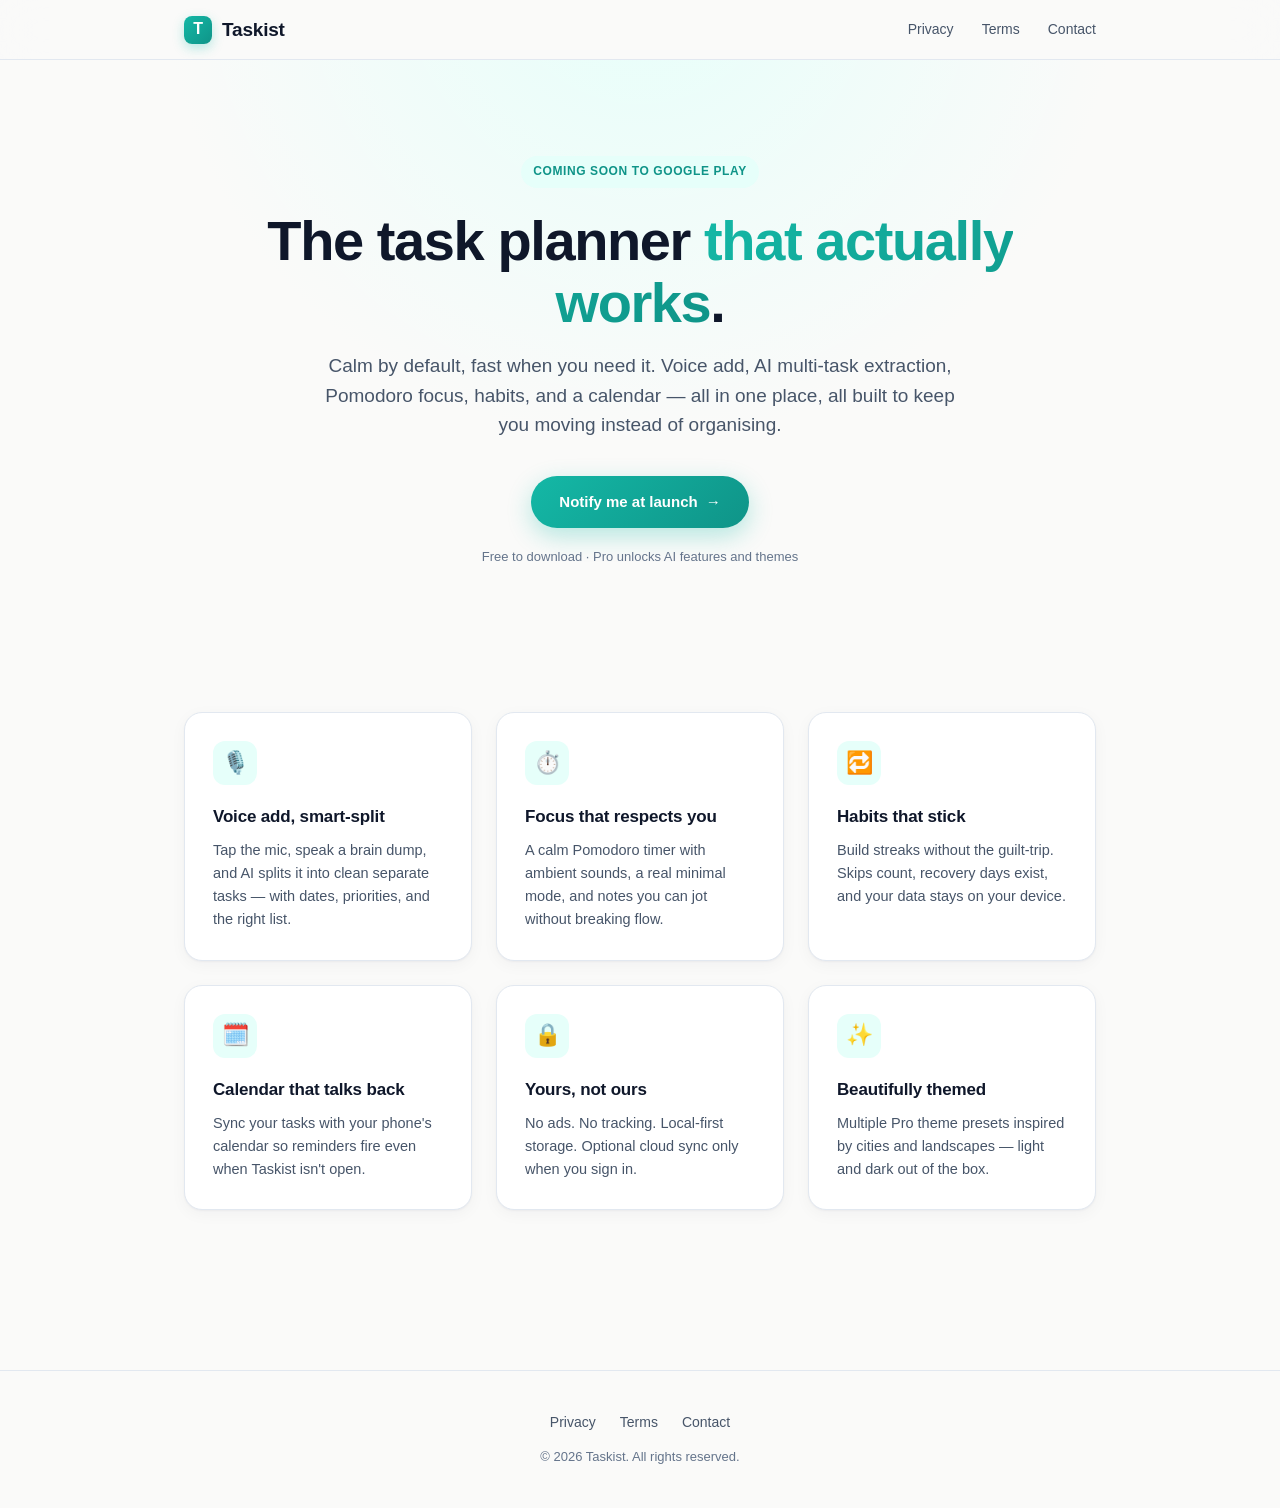
==== index.html @ f2c3bfa7 "Initial website" ====
<!doctype html>
<html lang="en">
<head>
<meta charset="utf-8" />
<meta name="viewport" content="width=device-width, initial-scale=1" />
<title>Taskist — The task planner that actually works</title>
<meta name="description" content="Calm, fast, AI-assisted task planner for people who want their day to actually go to plan. Voice add, focus timer, habits, and more." />
<meta property="og:title" content="Taskist" />
<meta property="og:description" content="The task planner that actually works." />
<meta property="og:type" content="website" />
<link rel="stylesheet" href="style.css" />
</head>
<body>

<header class="site-header">
  <div class="site-header__inner">
    <a class="logo" href="/">
      <span class="logo__mark">T</span>
      <span>Taskist</span>
    </a>
    <nav class="site-nav">
      <a href="privacy.html">Privacy</a>
      <a href="terms.html">Terms</a>
      <a href="mailto:support@taskist.pro">Contact</a>
    </nav>
  </div>
</header>

<section class="hero">
  <div class="hero__eyebrow">Coming soon to Google Play</div>
  <h1>The task planner <span class="accent">that actually works</span>.</h1>
  <p class="lead">
    Calm by default, fast when you need it. Voice add, AI multi-task extraction,
    Pomodoro focus, habits, and a calendar — all in one place, all built to keep
    you moving instead of organising.
  </p>
  <a class="hero__cta" href="mailto:support@taskist.pro?subject=Notify%20me%20when%20Taskist%20launches">
    Notify me at launch
    <span aria-hidden="true">→</span>
  </a>
  <div class="hero__note">Free to download · Pro unlocks AI features and themes</div>
</section>

<section class="features">
  <div class="feature">
    <div class="feature__icon">🎙️</div>
    <h3>Voice add, smart-split</h3>
    <p>Tap the mic, speak a brain dump, and AI splits it into clean separate tasks — with dates, priorities, and the right list.</p>
  </div>
  <div class="feature">
    <div class="feature__icon">⏱️</div>
    <h3>Focus that respects you</h3>
    <p>A calm Pomodoro timer with ambient sounds, a real minimal mode, and notes you can jot without breaking flow.</p>
  </div>
  <div class="feature">
    <div class="feature__icon">🔁</div>
    <h3>Habits that stick</h3>
    <p>Build streaks without the guilt-trip. Skips count, recovery days exist, and your data stays on your device.</p>
  </div>
  <div class="feature">
    <div class="feature__icon">🗓️</div>
    <h3>Calendar that talks back</h3>
    <p>Sync your tasks with your phone's calendar so reminders fire even when Taskist isn't open.</p>
  </div>
  <div class="feature">
    <div class="feature__icon">🔒</div>
    <h3>Yours, not ours</h3>
    <p>No ads. No tracking. Local-first storage. Optional cloud sync only when you sign in.</p>
  </div>
  <div class="feature">
    <div class="feature__icon">✨</div>
    <h3>Beautifully themed</h3>
    <p>Multiple Pro theme presets inspired by cities and landscapes — light and dark out of the box.</p>
  </div>
</section>

<footer class="site-footer">
  <div class="site-footer__links">
    <a href="privacy.html">Privacy</a>
    <a href="terms.html">Terms</a>
    <a href="mailto:support@taskist.pro">Contact</a>
  </div>
  <div class="site-footer__copy">© 2026 Taskist. All rights reserved.</div>
</footer>

</body>
</html>
---- style.css ----
/* Taskist marketing site — shared stylesheet
 * Calm, modern, system-fonts, no external dependencies.
 * Auto light/dark via prefers-color-scheme.
 */

:root {
  --primary: #14B8A6;
  --primary-dark: #0F9488;
  --primary-soft: #E6FFFA;

  --bg: #FAFAF9;
  --bg-card: #FFFFFF;
  --text: #0F172A;
  --text-muted: #475569;
  --text-soft: #64748B;
  --border: #E2E8F0;
  --code-bg: #F1F5F9;
  --shadow: 0 1px 2px rgba(15, 23, 42, 0.04), 0 4px 16px rgba(15, 23, 42, 0.04);
}

@media (prefers-color-scheme: dark) {
  :root {
    --primary: #2DD4BF;
    --primary-dark: #14B8A6;
    --primary-soft: rgba(45, 212, 191, 0.10);

    --bg: #0B0F19;
    --bg-card: #111827;
    --text: #F1F5F9;
    --text-muted: #CBD5E1;
    --text-soft: #94A3B8;
    --border: #1F2937;
    --code-bg: #1F2937;
    --shadow: 0 1px 2px rgba(0, 0, 0, 0.3), 0 4px 16px rgba(0, 0, 0, 0.2);
  }
}

* { box-sizing: border-box; }

html { scroll-behavior: smooth; }

body {
  margin: 0;
  font-family: -apple-system, BlinkMacSystemFont, "Inter", "Segoe UI",
    Roboto, "Helvetica Neue", Arial, sans-serif;
  font-size: 17px;
  line-height: 1.65;
  color: var(--text);
  background: var(--bg);
  -webkit-font-smoothing: antialiased;
  -moz-osx-font-smoothing: grayscale;
  text-rendering: optimizeLegibility;
}

a {
  color: var(--primary-dark);
  text-decoration: none;
  transition: color 0.15s ease;
}
a:hover { color: var(--primary); }

/* ── Header ──────────────────────────────────────────────────────────── */

.site-header {
  position: sticky;
  top: 0;
  background: rgba(250, 250, 249, 0.85);
  backdrop-filter: saturate(180%) blur(20px);
  -webkit-backdrop-filter: saturate(180%) blur(20px);
  border-bottom: 1px solid var(--border);
  z-index: 10;
}
@media (prefers-color-scheme: dark) {
  .site-header { background: rgba(11, 15, 25, 0.85); }
}

.site-header__inner {
  max-width: 960px;
  margin: 0 auto;
  padding: 14px 24px;
  display: flex;
  align-items: center;
  justify-content: space-between;
}

.logo {
  display: flex;
  align-items: center;
  gap: 10px;
  color: var(--text);
  font-weight: 800;
  letter-spacing: -0.01em;
  font-size: 19px;
}
.logo:hover { color: var(--text); }

.logo__mark {
  width: 28px;
  height: 28px;
  border-radius: 8px;
  background: linear-gradient(135deg, var(--primary), var(--primary-dark));
  display: grid;
  place-items: center;
  color: white;
  font-weight: 900;
  font-size: 16px;
  box-shadow: 0 4px 12px rgba(20, 184, 166, 0.30);
}

.site-nav {
  display: flex;
  gap: 28px;
  align-items: center;
}
.site-nav a {
  color: var(--text-muted);
  font-size: 14px;
  font-weight: 500;
}
.site-nav a:hover { color: var(--text); }

/* ── Hero ────────────────────────────────────────────────────────────── */

.hero {
  padding: 96px 24px 64px;
  text-align: center;
  background:
    radial-gradient(800px circle at 50% -100px, var(--primary-soft), transparent 60%);
}

.hero__eyebrow {
  display: inline-block;
  padding: 6px 12px;
  background: var(--primary-soft);
  color: var(--primary-dark);
  font-size: 12px;
  font-weight: 700;
  letter-spacing: 0.05em;
  text-transform: uppercase;
  border-radius: 999px;
  margin-bottom: 22px;
}

.hero h1 {
  font-size: clamp(36px, 6vw, 56px);
  line-height: 1.1;
  letter-spacing: -0.025em;
  font-weight: 800;
  margin: 0 0 18px;
  max-width: 760px;
  margin-left: auto;
  margin-right: auto;
}

.hero h1 .accent {
  background: linear-gradient(135deg, var(--primary), var(--primary-dark));
  -webkit-background-clip: text;
  background-clip: text;
  color: transparent;
}

.hero p.lead {
  font-size: 19px;
  color: var(--text-muted);
  max-width: 640px;
  margin: 0 auto 36px;
  line-height: 1.55;
}

.hero__cta {
  display: inline-flex;
  align-items: center;
  gap: 8px;
  padding: 14px 28px;
  background: linear-gradient(135deg, var(--primary), var(--primary-dark));
  color: white;
  font-weight: 700;
  font-size: 15px;
  border-radius: 999px;
  box-shadow: 0 8px 24px rgba(20, 184, 166, 0.30);
  transition: transform 0.15s ease, box-shadow 0.15s ease;
}
.hero__cta:hover {
  color: white;
  transform: translateY(-1px);
  box-shadow: 0 12px 28px rgba(20, 184, 166, 0.40);
}

.hero__note {
  margin-top: 18px;
  color: var(--text-soft);
  font-size: 13px;
}

/* ── Features ────────────────────────────────────────────────────────── */

.features {
  max-width: 960px;
  margin: 0 auto;
  padding: 80px 24px;
  display: grid;
  grid-template-columns: repeat(auto-fit, minmax(260px, 1fr));
  gap: 24px;
}

.feature {
  background: var(--bg-card);
  border: 1px solid var(--border);
  border-radius: 18px;
  padding: 28px;
  box-shadow: var(--shadow);
  transition: transform 0.2s ease, box-shadow 0.2s ease;
}
.feature:hover {
  transform: translateY(-2px);
  box-shadow: 0 8px 24px rgba(15, 23, 42, 0.08);
}

.feature__icon {
  width: 44px;
  height: 44px;
  border-radius: 12px;
  background: var(--primary-soft);
  color: var(--primary-dark);
  display: grid;
  place-items: center;
  margin-bottom: 18px;
  font-size: 22px;
}

.feature h3 {
  margin: 0 0 8px;
  font-size: 17px;
  letter-spacing: -0.01em;
  font-weight: 700;
}

.feature p {
  margin: 0;
  color: var(--text-muted);
  font-size: 14.5px;
  line-height: 1.6;
}

/* ── Long-form pages (privacy / terms) ───────────────────────────────── */

.article {
  max-width: 720px;
  margin: 0 auto;
  padding: 80px 24px;
}

.article__eyebrow {
  color: var(--primary-dark);
  font-size: 13px;
  font-weight: 700;
  letter-spacing: 0.05em;
  text-transform: uppercase;
  margin: 0 0 12px;
}

.article h1 {
  font-size: clamp(32px, 5vw, 44px);
  line-height: 1.15;
  letter-spacing: -0.025em;
  margin: 0 0 12px;
  font-weight: 800;
}

.article p.updated {
  color: var(--text-soft);
  font-size: 14px;
  margin: 0 0 48px;
}

.article h2 {
  font-size: 22px;
  letter-spacing: -0.01em;
  margin: 48px 0 14px;
  font-weight: 700;
}

.article h3 {
  font-size: 17px;
  margin: 28px 0 10px;
  font-weight: 700;
}

.article p, .article li {
  color: var(--text-muted);
  line-height: 1.75;
  font-size: 16px;
}

.article ul, .article ol { padding-left: 22px; }
.article li { margin-bottom: 6px; }

.article strong { color: var(--text); font-weight: 600; }

.article .callout {
  background: var(--primary-soft);
  border-left: 3px solid var(--primary);
  padding: 16px 20px;
  border-radius: 0 12px 12px 0;
  margin: 24px 0;
}
.article .callout p { margin: 0; color: var(--text); }

.article table {
  width: 100%;
  border-collapse: collapse;
  margin: 20px 0;
  font-size: 15px;
}
.article th, .article td {
  text-align: left;
  padding: 12px 14px;
  border-bottom: 1px solid var(--border);
  vertical-align: top;
}
.article th {
  font-weight: 700;
  color: var(--text);
  background: var(--code-bg);
}
.article tr:last-child td { border-bottom: none; }

/* ── Footer ──────────────────────────────────────────────────────────── */

.site-footer {
  border-top: 1px solid var(--border);
  padding: 40px 24px;
  margin-top: 80px;
  text-align: center;
  color: var(--text-soft);
  font-size: 14px;
}
.site-footer__links {
  display: flex;
  gap: 24px;
  justify-content: center;
  margin-bottom: 12px;
  flex-wrap: wrap;
}
.site-footer__links a { color: var(--text-muted); font-weight: 500; }
.site-footer__copy { font-size: 13px; }
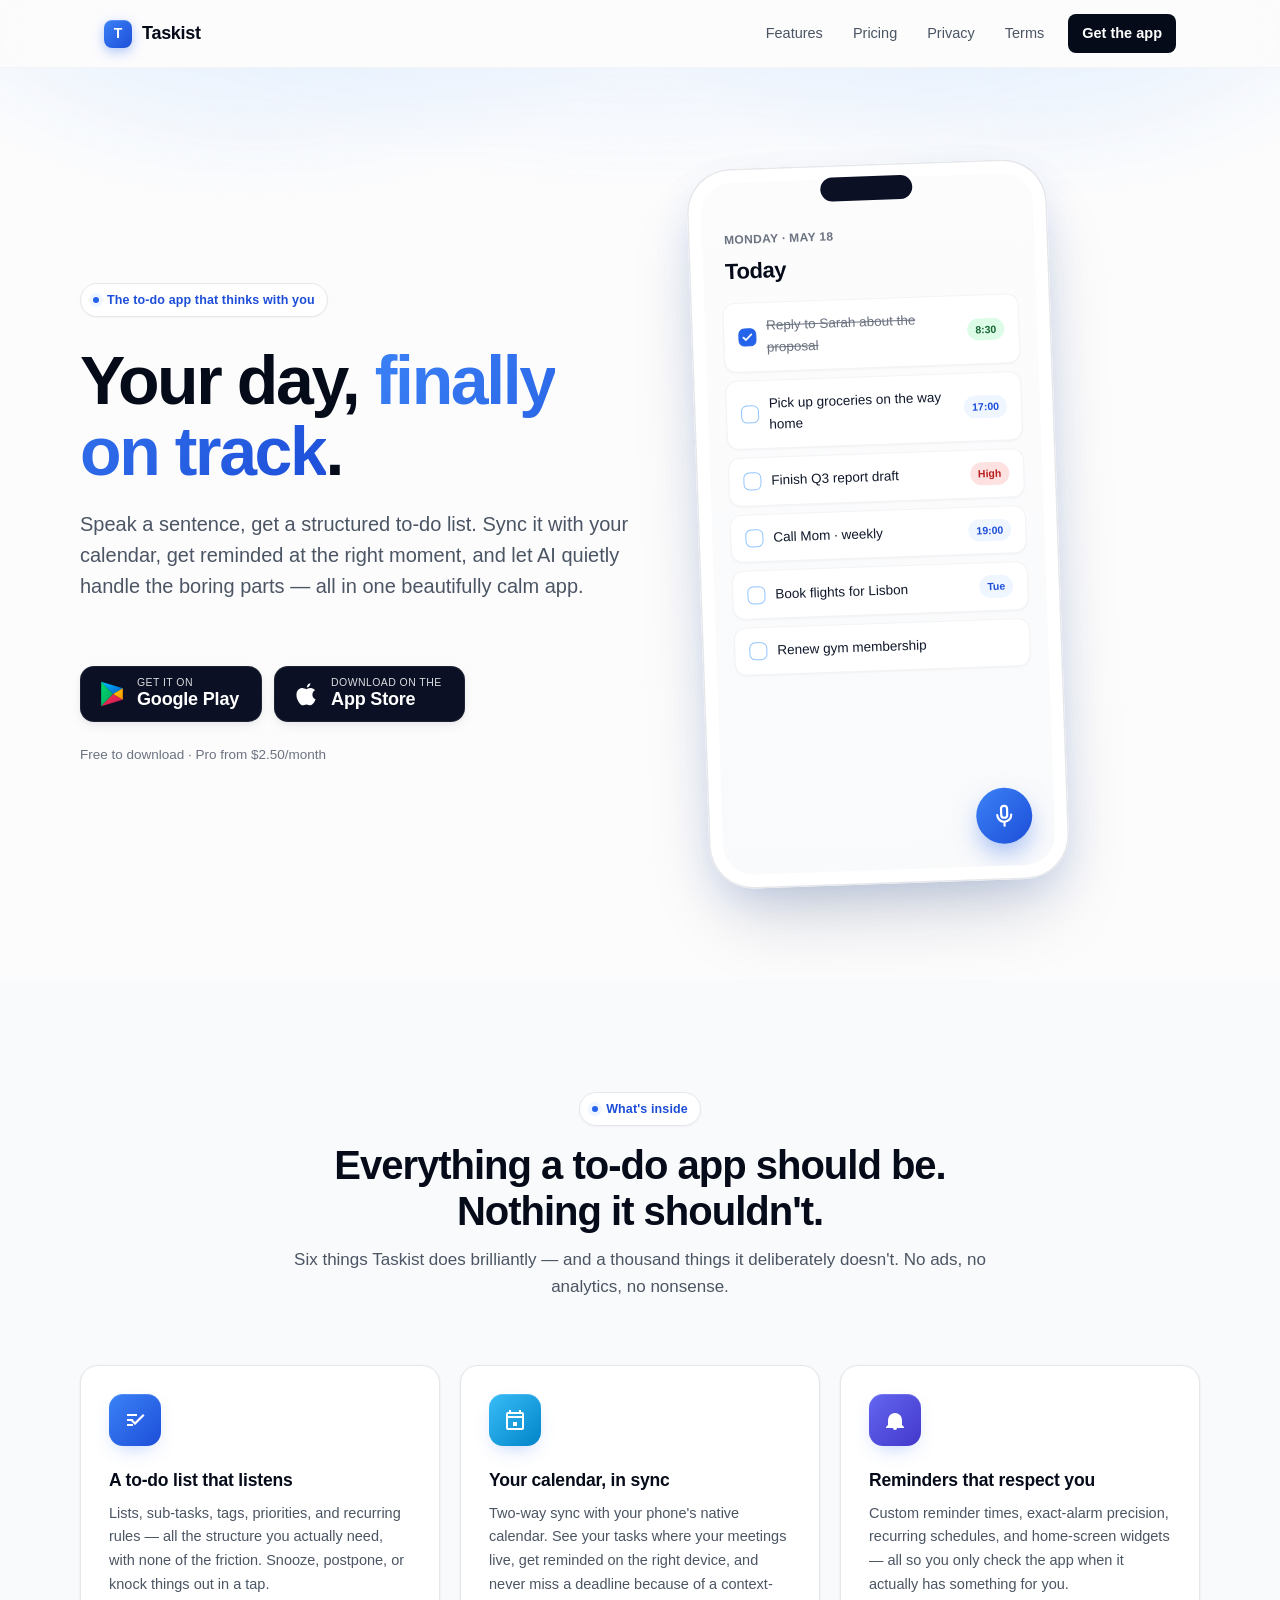
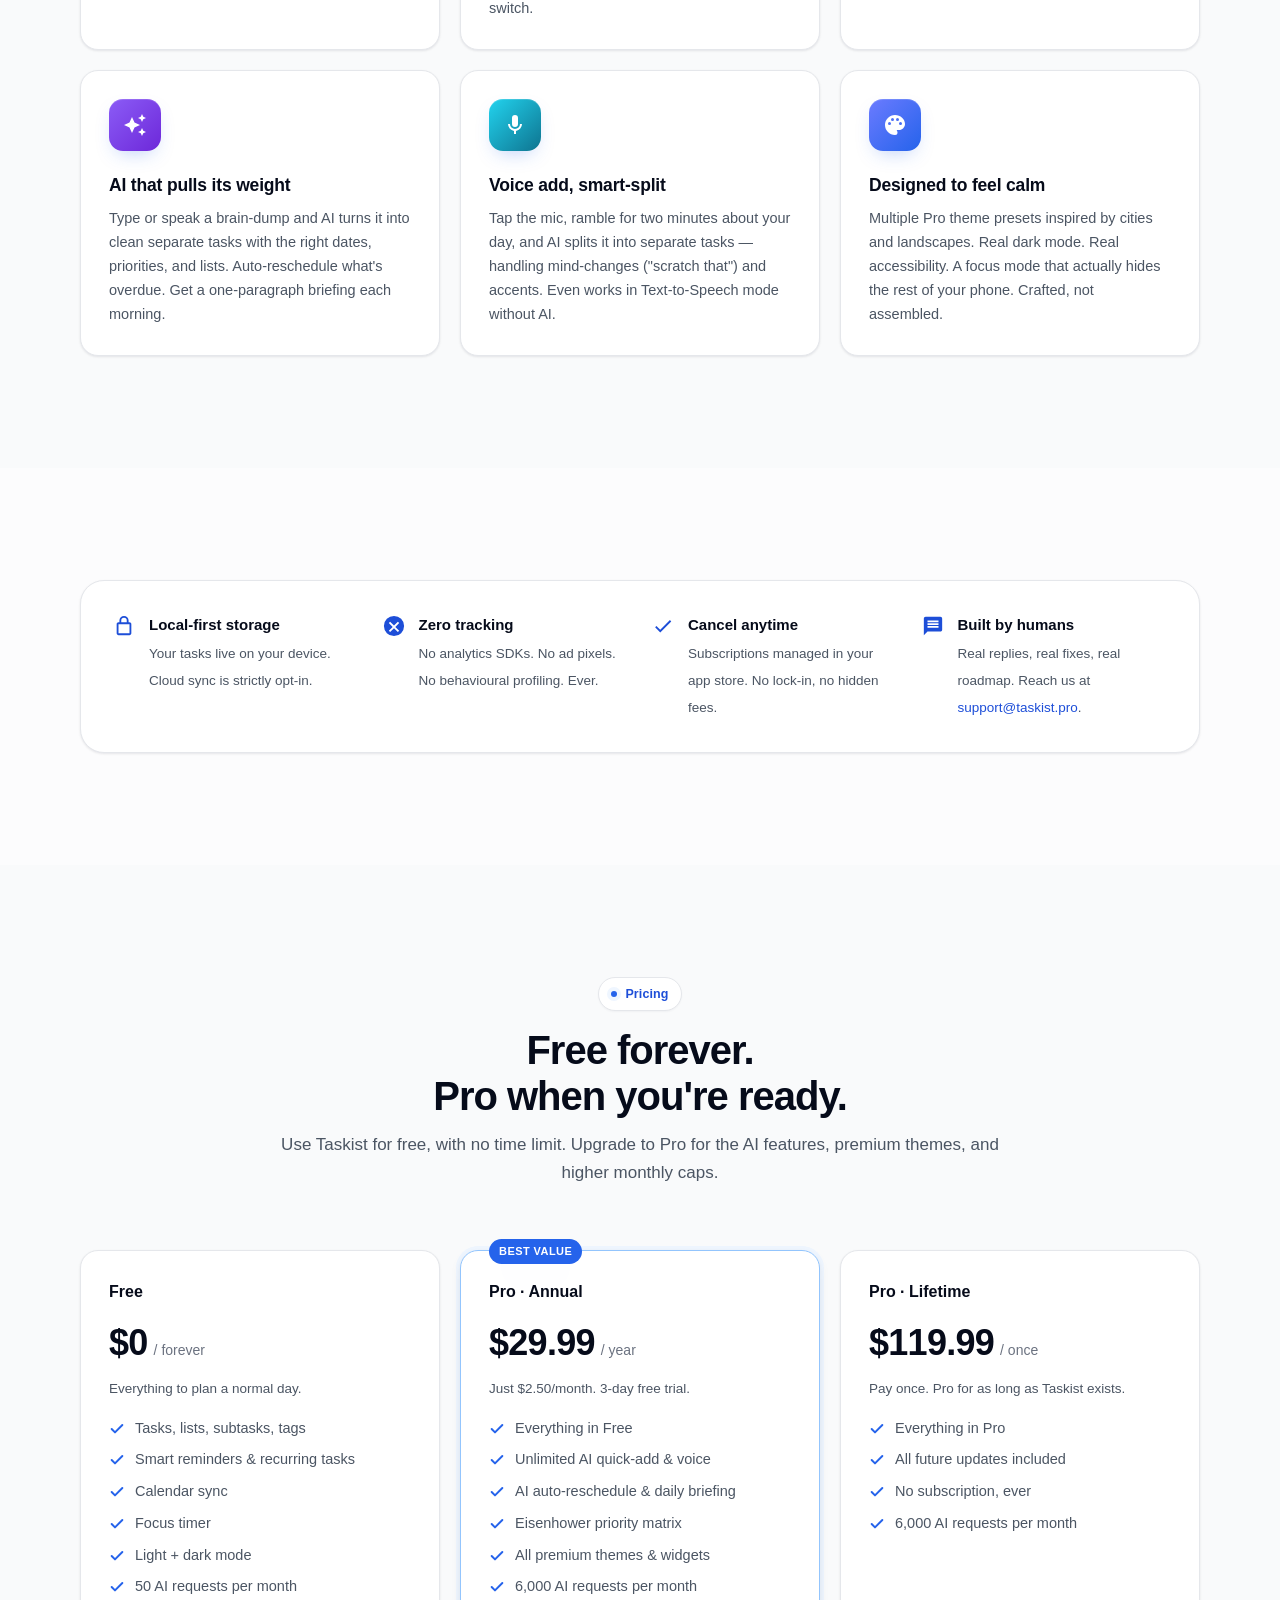
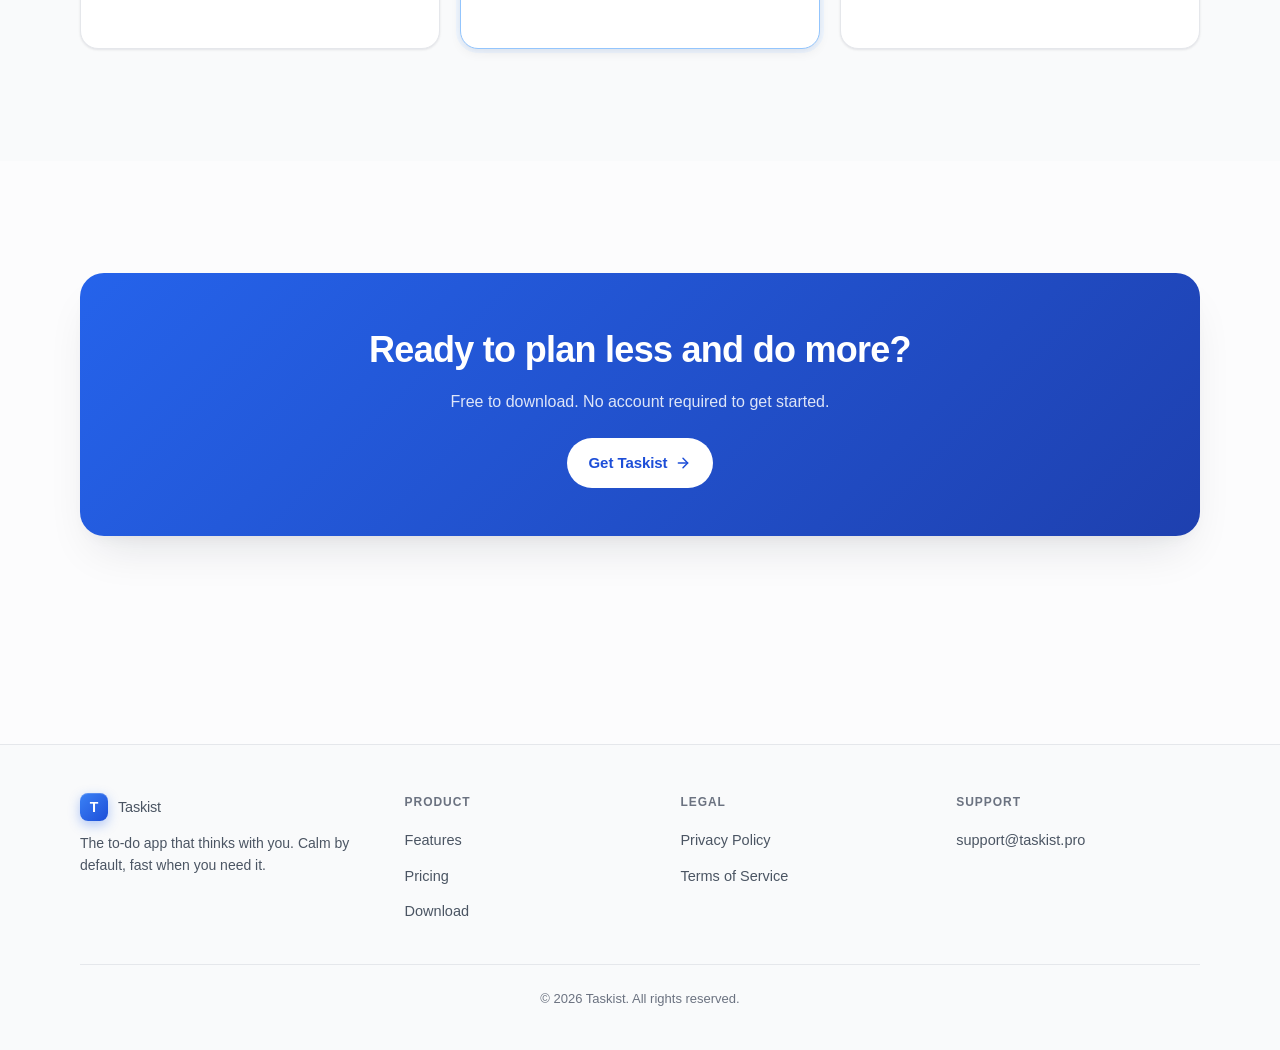
==== commit b9d9ee0c: "updated pages" ====
--- a/index.html
+++ b/index.html
@@ -3,12 +3,209 @@
 <head>
 <meta charset="utf-8" />
 <meta name="viewport" content="width=device-width, initial-scale=1" />
-<title>Taskist — The task planner that actually works</title>
-<meta name="description" content="Calm, fast, AI-assisted task planner for people who want their day to actually go to plan. Voice add, focus timer, habits, and more." />
+<title>Taskist — The to-do app that thinks with you</title>
+<meta name="description" content="A fast, AI-powered to-do list, calendar, and reminder app. Speak a sentence, get organised. Built to feel calm and look beautiful." />
 <meta property="og:title" content="Taskist" />
-<meta property="og:description" content="The task planner that actually works." />
+<meta property="og:description" content="The to-do app that thinks with you." />
 <meta property="og:type" content="website" />
 <link rel="stylesheet" href="style.css" />
+<style>
+  /* ── Inline page-specific styles ────────────────────────────── */
+
+  /* Hero split — copy on the left, phone mockup on the right. */
+  .hero { text-align: left; padding-top: clamp(56px, 9vw, 96px); }
+  .hero__inner {
+    max-width: var(--container);
+    margin: 0 auto;
+    display: grid;
+    grid-template-columns: 1.05fr 0.95fr;
+    gap: clamp(32px, 5vw, 64px);
+    align-items: center;
+  }
+  .hero__copy h1 { margin-left: 0; margin-right: 0; max-width: 620px; }
+  .hero__copy .lead { margin-left: 0; margin-right: 0; max-width: 540px; }
+  .hero__copy .cta-row { justify-content: flex-start; }
+  .hero__copy .store-badges { justify-content: flex-start; }
+  @media (max-width: 880px) {
+    .hero { text-align: center; }
+    .hero__inner { grid-template-columns: 1fr; }
+    .hero__copy h1, .hero__copy .lead { margin-left: auto; margin-right: auto; }
+    .hero__copy .cta-row,
+    .hero__copy .store-badges { justify-content: center; }
+    .phone { margin: 0 auto; }
+  }
+
+  /* ── Phone mockup (pure CSS / SVG) ───────────────────────────── */
+  .phone {
+    width: min(360px, 100%);
+    aspect-ratio: 360 / 720;
+    background: var(--bg-card);
+    border-radius: 44px;
+    box-shadow:
+      0 40px 80px -20px rgba(15, 23, 42, 0.20),
+      0 16px 40px -8px rgba(37, 99, 235, 0.18),
+      inset 0 0 0 1.5px var(--border);
+    padding: 14px;
+    position: relative;
+    overflow: hidden;
+    transform: rotate(-2deg);
+    transition: transform 0.6s cubic-bezier(.2,.8,.2,1);
+  }
+  .phone:hover { transform: rotate(0deg) translateY(-4px); }
+  .phone::before {
+    /* Dynamic Island / notch */
+    content: "";
+    position: absolute;
+    top: 12px;
+    left: 50%;
+    width: 92px;
+    height: 24px;
+    background: #0B1024;
+    border-radius: 20px;
+    transform: translateX(-50%);
+    z-index: 3;
+  }
+  .phone__screen {
+    width: 100%;
+    height: 100%;
+    border-radius: 30px;
+    background: linear-gradient(180deg, var(--bg) 0%, var(--bg-alt) 100%);
+    padding: 48px 18px 16px;
+    overflow: hidden;
+    position: relative;
+  }
+  .phone__date {
+    color: var(--text-soft);
+    font-size: 12px;
+    font-weight: 600;
+    letter-spacing: 0.03em;
+    text-transform: uppercase;
+    margin: 0 4px 4px;
+  }
+  .phone__title {
+    color: var(--text-strong);
+    font-size: 22px;
+    font-weight: 800;
+    letter-spacing: -0.02em;
+    margin: 0 4px 14px;
+  }
+  .phone__list {
+    display: flex; flex-direction: column; gap: 8px;
+  }
+  .phone__task {
+    display: flex; align-items: center; gap: 10px;
+    padding: 12px 14px;
+    background: var(--bg-card);
+    border: 1px solid var(--border-soft);
+    border-radius: 12px;
+    font-size: 13.5px;
+    color: var(--text);
+    box-shadow: var(--shadow-xs);
+  }
+  .phone__check {
+    width: 18px; height: 18px;
+    border-radius: 6px;
+    border: 1.8px solid var(--blue-300);
+    flex: 0 0 18px;
+    position: relative;
+  }
+  .phone__task--done .phone__check {
+    background: var(--primary);
+    border-color: var(--primary);
+  }
+  .phone__task--done .phone__check::after {
+    content: "";
+    position: absolute;
+    inset: 0;
+    background: white;
+    -webkit-mask: url("data:image/svg+xml;utf8,<svg xmlns='http://www.w3.org/2000/svg' viewBox='0 0 24 24' fill='none' stroke='black' stroke-width='3.5' stroke-linecap='round' stroke-linejoin='round'><polyline points='20 6 9 17 4 12'/></svg>") no-repeat center / 12px 12px;
+            mask: url("data:image/svg+xml;utf8,<svg xmlns='http://www.w3.org/2000/svg' viewBox='0 0 24 24' fill='none' stroke='black' stroke-width='3.5' stroke-linecap='round' stroke-linejoin='round'><polyline points='20 6 9 17 4 12'/></svg>") no-repeat center / 12px 12px;
+  }
+  .phone__task--done .phone__label { text-decoration: line-through; color: var(--text-soft); }
+  .phone__pill {
+    margin-left: auto;
+    font-size: 10.5px;
+    font-weight: 700;
+    padding: 3px 8px;
+    border-radius: var(--radius-full);
+    background: var(--blue-50);
+    color: var(--blue-700);
+  }
+  .phone__pill--red { background: #FEE2E2; color: #B91C1C; }
+  .phone__pill--green { background: #DCFCE7; color: #166534; }
+  @media (prefers-color-scheme: dark) {
+    .phone__pill { background: rgba(96,165,250,0.15); color: #93C5FD; }
+    .phone__pill--red { background: rgba(248,113,113,0.15); color: #FCA5A5; }
+    .phone__pill--green { background: rgba(74,222,128,0.15); color: #86EFAC; }
+  }
+  .phone__mic {
+    position: absolute;
+    right: 22px; bottom: 22px;
+    width: 56px; height: 56px;
+    border-radius: 50%;
+    background: linear-gradient(135deg, var(--blue-500), var(--blue-700));
+    display: grid; place-items: center;
+    box-shadow: 0 12px 28px -6px rgba(37, 99, 235, 0.55);
+  }
+  .phone__mic svg { width: 24px; height: 24px; color: white; }
+
+  /* ── App store badges ────────────────────────────────────────── */
+  .store-badges {
+    display: inline-flex;
+    flex-wrap: wrap;
+    gap: 12px;
+    margin-top: 24px;
+  }
+  .badge-store {
+    display: inline-flex;
+    align-items: center;
+    gap: 12px;
+    height: 56px;
+    padding: 0 22px 0 18px;
+    background: #0B1024;
+    color: white;
+    border-radius: 14px;
+    border: 1px solid rgba(255,255,255,0.08);
+    box-shadow: var(--shadow-md);
+    transition: transform 0.15s ease, box-shadow 0.15s ease;
+    text-align: left;
+  }
+  .badge-store:hover {
+    color: white;
+    transform: translateY(-1px);
+    box-shadow: var(--shadow-lg);
+  }
+  .badge-store svg { width: 26px; height: 26px; flex: 0 0 26px; }
+  .badge-store__text { display: flex; flex-direction: column; line-height: 1.1; }
+  .badge-store__text .small { font-size: 10.5px; font-weight: 500; letter-spacing: 0.04em; opacity: 0.85; text-transform: uppercase; }
+  .badge-store__text .big { font-size: 18px; font-weight: 700; letter-spacing: -0.01em; margin-top: 1px; }
+  .badge-store[aria-disabled="true"] { cursor: default; }
+
+  /* ── Flat icon tiles for features ────────────────────────────── */
+  .icon-tile {
+    width: 52px; height: 52px;
+    border-radius: 14px;
+    display: grid; place-items: center;
+    margin-bottom: 20px;
+    box-shadow: 0 8px 20px -8px rgba(37, 99, 235, 0.35), inset 0 1px 0 rgba(255,255,255,0.15);
+  }
+  .icon-tile svg { width: 24px; height: 24px; color: white; }
+  .icon-tile--blue   { background: linear-gradient(135deg, #3B82F6, #1D4ED8); }
+  .icon-tile--indigo { background: linear-gradient(135deg, #6366F1, #4338CA); }
+  .icon-tile--sky    { background: linear-gradient(135deg, #38BDF8, #0284C7); }
+  .icon-tile--violet { background: linear-gradient(135deg, #8B5CF6, #6D28D9); }
+  .icon-tile--cyan   { background: linear-gradient(135deg, #22D3EE, #0E7490); }
+  .icon-tile--rose   { background: linear-gradient(135deg, #6B7BFF, #2563EB); }
+
+  /* Section helper */
+  .grid-3 {
+    max-width: var(--container);
+    margin: 0 auto;
+    display: grid;
+    grid-template-columns: repeat(auto-fit, minmax(280px, 1fr));
+    gap: 20px;
+  }
+</style>
 </head>
 <body>
 
@@ -19,68 +216,329 @@
       <span>Taskist</span>
     </a>
     <nav class="site-nav">
+      <a class="nav-hide-mobile" href="#features">Features</a>
+      <a class="nav-hide-mobile" href="#pricing">Pricing</a>
       <a href="privacy.html">Privacy</a>
       <a href="terms.html">Terms</a>
-      <a href="mailto:support@taskist.pro">Contact</a>
+      <a class="nav-cta" href="#download">Get the app</a>
     </nav>
   </div>
 </header>
 
+<!-- ============ HERO ============ -->
 <section class="hero">
-  <div class="hero__eyebrow">Coming soon to Google Play</div>
-  <h1>The task planner <span class="accent">that actually works</span>.</h1>
-  <p class="lead">
-    Calm by default, fast when you need it. Voice add, AI multi-task extraction,
-    Pomodoro focus, habits, and a calendar — all in one place, all built to keep
-    you moving instead of organising.
-  </p>
-  <a class="hero__cta" href="mailto:support@taskist.pro?subject=Notify%20me%20when%20Taskist%20launches">
-    Notify me at launch
-    <span aria-hidden="true">→</span>
-  </a>
-  <div class="hero__note">Free to download · Pro unlocks AI features and themes</div>
+  <div class="hero__inner">
+    <div class="hero__copy">
+      <span class="eyebrow">
+        <span class="eyebrow__dot"></span>
+        The to-do app that thinks with you
+      </span>
+      <h1>Your day, <span class="accent">finally on track</span>.</h1>
+      <p class="lead">
+        Speak a sentence, get a structured to-do list. Sync it with your
+        calendar, get reminded at the right moment, and let AI quietly handle
+        the boring parts — all in one beautifully calm app.
+      </p>
+
+      <div id="download" class="store-badges">
+        <a class="badge-store" href="#" aria-disabled="true" aria-label="Get it on Google Play">
+          <svg viewBox="0 0 60 65" aria-hidden="true">
+            <defs>
+              <linearGradient id="gp1" x1="0" y1="0" x2="1" y2="1">
+                <stop offset="0" stop-color="#00C3FF"/><stop offset="1" stop-color="#005FCB"/>
+              </linearGradient>
+              <linearGradient id="gp2" x1="0" y1="0" x2="1" y2="1">
+                <stop offset="0" stop-color="#FFD000"/><stop offset="1" stop-color="#FF9300"/>
+              </linearGradient>
+              <linearGradient id="gp3" x1="0" y1="0" x2="1" y2="1">
+                <stop offset="0" stop-color="#FF3A44"/><stop offset="1" stop-color="#C31162"/>
+              </linearGradient>
+              <linearGradient id="gp4" x1="0" y1="0" x2="1" y2="1">
+                <stop offset="0" stop-color="#00DC73"/><stop offset="1" stop-color="#00A058"/>
+              </linearGradient>
+            </defs>
+            <path d="M3 2 L3 63 L33 32.5 Z" fill="url(#gp4)"/>
+            <path d="M3 2 L33 32.5 L57 18 Z" fill="url(#gp1)"/>
+            <path d="M3 63 L33 32.5 L57 47 Z" fill="url(#gp3)"/>
+            <path d="M33 32.5 L57 18 L57 47 Z" fill="url(#gp2)"/>
+          </svg>
+          <span class="badge-store__text">
+            <span class="small">Get it on</span>
+            <span class="big">Google Play</span>
+          </span>
+        </a>
+
+        <a class="badge-store" href="#" aria-disabled="true" aria-label="Download on the App Store">
+          <svg viewBox="0 0 384 512" fill="currentColor" aria-hidden="true">
+            <path d="M318.7 268.7c-.2-36.7 16.4-64.4 50-84.8-18.8-26.9-47.2-41.7-84.7-44.6-35.5-2.8-74.3 20.7-88.5 20.7-15 0-49.4-19.7-76.4-19.7C63.3 141.2 4 184.8 4 273.5q0 39.3 14.4 81.2c12.8 36.7 59 126.7 107.2 125.2 25.2-.6 43-17.9 75.8-17.9 31.8 0 48.3 17.9 76.4 17.9 48.6-.7 90.4-82.5 102.6-119.3-65.2-30.7-61.7-90-61.7-91.9zM260.1 100c20.4-24.2 18.5-46.3 17.9-54.2-18 1-38.8 12.2-50.7 26.1-13.1 14.9-20.8 33.3-19.1 53.8 19.4 1.5 37.1-8.4 51.9-25.7z"/>
+          </svg>
+          <span class="badge-store__text">
+            <span class="small">Download on the</span>
+            <span class="big">App Store</span>
+          </span>
+        </a>
+      </div>
+
+      <div class="hero__note">Free to download · Pro from $2.50/month</div>
+    </div>
+
+    <!-- Phone mockup -->
+    <div class="phone" aria-hidden="true">
+      <div class="phone__screen">
+        <p class="phone__date">Monday · May 18</p>
+        <h3 class="phone__title">Today</h3>
+        <div class="phone__list">
+          <div class="phone__task phone__task--done">
+            <span class="phone__check"></span>
+            <span class="phone__label">Reply to Sarah about the proposal</span>
+            <span class="phone__pill phone__pill--green">8:30</span>
+          </div>
+          <div class="phone__task">
+            <span class="phone__check"></span>
+            <span class="phone__label">Pick up groceries on the way home</span>
+            <span class="phone__pill">17:00</span>
+          </div>
+          <div class="phone__task">
+            <span class="phone__check"></span>
+            <span class="phone__label">Finish Q3 report draft</span>
+            <span class="phone__pill phone__pill--red">High</span>
+          </div>
+          <div class="phone__task">
+            <span class="phone__check"></span>
+            <span class="phone__label">Call Mom · weekly</span>
+            <span class="phone__pill">19:00</span>
+          </div>
+          <div class="phone__task">
+            <span class="phone__check"></span>
+            <span class="phone__label">Book flights for Lisbon</span>
+            <span class="phone__pill">Tue</span>
+          </div>
+          <div class="phone__task">
+            <span class="phone__check"></span>
+            <span class="phone__label">Renew gym membership</span>
+          </div>
+        </div>
+        <div class="phone__mic">
+          <svg viewBox="0 0 24 24" fill="none" stroke="currentColor" stroke-width="2.2" stroke-linecap="round" stroke-linejoin="round">
+            <rect x="9" y="2" width="6" height="12" rx="3"/>
+            <path d="M5 11a7 7 0 0 0 14 0"/>
+            <line x1="12" y1="18" x2="12" y2="22"/>
+          </svg>
+        </div>
+      </div>
+    </div>
+  </div>
 </section>
 
-<section class="features">
-  <div class="feature">
-    <div class="feature__icon">🎙️</div>
-    <h3>Voice add, smart-split</h3>
-    <p>Tap the mic, speak a brain dump, and AI splits it into clean separate tasks — with dates, priorities, and the right list.</p>
-  </div>
-  <div class="feature">
-    <div class="feature__icon">⏱️</div>
-    <h3>Focus that respects you</h3>
-    <p>A calm Pomodoro timer with ambient sounds, a real minimal mode, and notes you can jot without breaking flow.</p>
-  </div>
-  <div class="feature">
-    <div class="feature__icon">🔁</div>
-    <h3>Habits that stick</h3>
-    <p>Build streaks without the guilt-trip. Skips count, recovery days exist, and your data stays on your device.</p>
-  </div>
-  <div class="feature">
-    <div class="feature__icon">🗓️</div>
-    <h3>Calendar that talks back</h3>
-    <p>Sync your tasks with your phone's calendar so reminders fire even when Taskist isn't open.</p>
-  </div>
-  <div class="feature">
-    <div class="feature__icon">🔒</div>
-    <h3>Yours, not ours</h3>
-    <p>No ads. No tracking. Local-first storage. Optional cloud sync only when you sign in.</p>
-  </div>
-  <div class="feature">
-    <div class="feature__icon">✨</div>
-    <h3>Beautifully themed</h3>
-    <p>Multiple Pro theme presets inspired by cities and landscapes — light and dark out of the box.</p>
+<!-- ============ FEATURES ============ -->
+<section id="features" class="section section--alt">
+  <div class="section__head">
+    <span class="eyebrow"><span class="eyebrow__dot"></span>What's inside</span>
+    <h2 class="section__title">Everything a to-do app should be.<br/>Nothing it shouldn't.</h2>
+    <p class="section__subtitle">
+      Six things Taskist does brilliantly — and a thousand things it
+      deliberately doesn't. No ads, no analytics, no nonsense.
+    </p>
+  </div>
+
+  <div class="grid-3">
+
+    <article class="feature">
+      <div class="icon-tile icon-tile--blue" aria-hidden="true">
+        <svg viewBox="0 0 24 24" fill="currentColor"><path d="M9 11l3 3 8-8 1.5 1.5L12 17l-4.5-4.5L9 11zM4 6h10v2H4V6zm0 5h6v2H4v-2zm0 5h6v2H4v-2z"/></svg>
+      </div>
+      <h3>A to-do list that listens</h3>
+      <p>Lists, sub-tasks, tags, priorities, and recurring rules — all the structure you actually need, with none of the friction. Snooze, postpone, or knock things out in a tap.</p>
+    </article>
+
+    <article class="feature">
+      <div class="icon-tile icon-tile--sky" aria-hidden="true">
+        <svg viewBox="0 0 24 24" fill="currentColor"><path d="M19 4h-1V2h-2v2H8V2H6v2H5a2 2 0 0 0-2 2v14a2 2 0 0 0 2 2h14a2 2 0 0 0 2-2V6a2 2 0 0 0-2-2zm0 16H5V10h14v10zM5 8V6h14v2H5zm9 6h-4v4h4v-4z"/></svg>
+      </div>
+      <h3>Your calendar, in sync</h3>
+      <p>Two-way sync with your phone's native calendar. See your tasks where your meetings live, get reminded on the right device, and never miss a deadline because of a context-switch.</p>
+    </article>
+
+    <article class="feature">
+      <div class="icon-tile icon-tile--indigo" aria-hidden="true">
+        <svg viewBox="0 0 24 24" fill="currentColor"><path d="M12 22a2 2 0 0 0 2-2h-4a2 2 0 0 0 2 2zm7-5v-5a7 7 0 1 0-14 0v5l-2 2v1h18v-1l-2-2z"/></svg>
+      </div>
+      <h3>Reminders that respect you</h3>
+      <p>Custom reminder times, exact-alarm precision, recurring schedules, and home-screen widgets — all so you only check the app when it actually has something for you.</p>
+    </article>
+
+    <article class="feature">
+      <div class="icon-tile icon-tile--violet" aria-hidden="true">
+        <svg viewBox="0 0 24 24" fill="currentColor"><path d="M19 9l1.25-2.75L23 5l-2.75-1.25L19 1l-1.25 2.75L15 5l2.75 1.25L19 9zm-7.5.5L9 4 6.5 9.5 1 12l5.5 2.5L9 20l2.5-5.5L17 12l-5.5-2.5zM19 15l-1.25 2.75L15 19l2.75 1.25L19 23l1.25-2.75L23 19l-2.75-1.25L19 15z"/></svg>
+      </div>
+      <h3>AI that pulls its weight</h3>
+      <p>Type or speak a brain-dump and AI turns it into clean separate tasks with the right dates, priorities, and lists. Auto-reschedule what's overdue. Get a one-paragraph briefing each morning.</p>
+    </article>
+
+    <article class="feature">
+      <div class="icon-tile icon-tile--cyan" aria-hidden="true">
+        <svg viewBox="0 0 24 24" fill="currentColor"><path d="M12 14a3 3 0 0 0 3-3V5a3 3 0 0 0-6 0v6a3 3 0 0 0 3 3zm5-3a5 5 0 0 1-10 0H5a7 7 0 0 0 6 6.92V21h2v-3.08A7 7 0 0 0 19 11h-2z"/></svg>
+      </div>
+      <h3>Voice add, smart-split</h3>
+      <p>Tap the mic, ramble for two minutes about your day, and AI splits it into separate tasks — handling mind-changes ("scratch that") and accents. Even works in Text-to-Speech mode without AI.</p>
+    </article>
+
+    <article class="feature">
+      <div class="icon-tile icon-tile--rose" aria-hidden="true">
+        <svg viewBox="0 0 24 24" fill="currentColor"><path d="M12 22C6.49 22 2 17.51 2 12S6.49 2 12 2s10 4.04 10 9c0 3.31-2.69 6-6 6h-1.77c-.28 0-.5.22-.5.5 0 .12.05.23.13.33.41.47.64 1.06.64 1.67A2.5 2.5 0 0 1 12 22zM6.5 12a1.5 1.5 0 1 0 0-3 1.5 1.5 0 0 0 0 3zm3-4a1.5 1.5 0 1 0 0-3 1.5 1.5 0 0 0 0 3zm5 0a1.5 1.5 0 1 0 0-3 1.5 1.5 0 0 0 0 3zm3 4a1.5 1.5 0 1 0 0-3 1.5 1.5 0 0 0 0 3z"/></svg>
+      </div>
+      <h3>Designed to feel calm</h3>
+      <p>Multiple Pro theme presets inspired by cities and landscapes. Real dark mode. Real accessibility. A focus mode that actually hides the rest of your phone. Crafted, not assembled.</p>
+    </article>
+
   </div>
 </section>
 
+<!-- ============ TRUST STRIP ============ -->
+<section class="section">
+  <div class="trust">
+    <div class="trust__item">
+      <svg viewBox="0 0 24 24" fill="currentColor" aria-hidden="true"><path d="M18 8h-1V6a5 5 0 1 0-10 0v2H6c-1.1 0-2 .9-2 2v10c0 1.1.9 2 2 2h12c1.1 0 2-.9 2-2V10c0-1.1-.9-2-2-2zM9 6a3 3 0 0 1 6 0v2H9V6zm9 14H6V10h12v10z"/></svg>
+      <div>
+        <strong>Local-first storage</strong>
+        <span>Your tasks live on your device. Cloud sync is strictly opt-in.</span>
+      </div>
+    </div>
+    <div class="trust__item">
+      <svg viewBox="0 0 24 24" fill="currentColor" aria-hidden="true"><path d="M12 1a11 11 0 1 0 11 11A11.01 11.01 0 0 0 12 1zm5.66 16.24l-1.42 1.42L12 14.42l-4.24 4.24-1.42-1.42L10.58 13 6.34 8.76l1.42-1.42L12 11.58l4.24-4.24 1.42 1.42L13.42 13l4.24 4.24z"/></svg>
+      <div>
+        <strong>Zero tracking</strong>
+        <span>No analytics SDKs. No ad pixels. No behavioural profiling. Ever.</span>
+      </div>
+    </div>
+    <div class="trust__item">
+      <svg viewBox="0 0 24 24" fill="currentColor" aria-hidden="true"><path d="M9 16.17L4.83 12l-1.42 1.41L9 19 21 7l-1.41-1.41z"/></svg>
+      <div>
+        <strong>Cancel anytime</strong>
+        <span>Subscriptions managed in your app store. No lock-in, no hidden fees.</span>
+      </div>
+    </div>
+    <div class="trust__item">
+      <svg viewBox="0 0 24 24" fill="currentColor" aria-hidden="true"><path d="M20 2H4c-1.1 0-2 .9-2 2v18l4-4h14c1.1 0 2-.9 2-2V4c0-1.1-.9-2-2-2zm-2 12H6v-2h12v2zm0-3H6V9h12v2zm0-3H6V6h12v2z"/></svg>
+      <div>
+        <strong>Built by humans</strong>
+        <span>Real replies, real fixes, real roadmap. Reach us at <a href="mailto:support@taskist.pro">support@taskist.pro</a>.</span>
+      </div>
+    </div>
+  </div>
+</section>
+
+<!-- ============ PRICING ============ -->
+<section id="pricing" class="section section--alt">
+  <div class="section__head">
+    <span class="eyebrow"><span class="eyebrow__dot"></span>Pricing</span>
+    <h2 class="section__title">Free forever.<br/>Pro when you're ready.</h2>
+    <p class="section__subtitle">
+      Use Taskist for free, with no time limit. Upgrade to Pro for the AI
+      features, premium themes, and higher monthly caps.
+    </p>
+  </div>
+
+  <div class="pricing">
+
+    <div class="plan">
+      <h3>Free</h3>
+      <div class="plan__price">
+        <span class="num">$0</span>
+        <span class="per">/ forever</span>
+      </div>
+      <p class="plan__hint">Everything to plan a normal day.</p>
+      <ul>
+        <li>Tasks, lists, subtasks, tags</li>
+        <li>Smart reminders &amp; recurring tasks</li>
+        <li>Calendar sync</li>
+        <li>Focus timer</li>
+        <li>Light + dark mode</li>
+        <li>50 AI requests per month</li>
+      </ul>
+    </div>
+
+    <div class="plan plan--feature">
+      <span class="plan__tag">Best value</span>
+      <h3>Pro · Annual</h3>
+      <div class="plan__price">
+        <span class="num">$29.99</span>
+        <span class="per">/ year</span>
+      </div>
+      <p class="plan__hint">Just $2.50/month. 3-day free trial.</p>
+      <ul>
+        <li>Everything in Free</li>
+        <li>Unlimited AI quick-add &amp; voice</li>
+        <li>AI auto-reschedule &amp; daily briefing</li>
+        <li>Eisenhower priority matrix</li>
+        <li>All premium themes &amp; widgets</li>
+        <li>6,000 AI requests per month</li>
+      </ul>
+    </div>
+
+    <div class="plan">
+      <h3>Pro · Lifetime</h3>
+      <div class="plan__price">
+        <span class="num">$119.99</span>
+        <span class="per">/ once</span>
+      </div>
+      <p class="plan__hint">Pay once. Pro for as long as Taskist exists.</p>
+      <ul>
+        <li>Everything in Pro</li>
+        <li>All future updates included</li>
+        <li>No subscription, ever</li>
+        <li>6,000 AI requests per month</li>
+      </ul>
+    </div>
+
+  </div>
+</section>
+
+<!-- ============ CTA BANNER ============ -->
+<section class="section">
+  <div class="cta-banner">
+    <h2>Ready to plan less and do more?</h2>
+    <p>Free to download. No account required to get started.</p>
+    <a class="btn btn--white" href="#download">
+      Get Taskist
+      <svg viewBox="0 0 24 24" fill="none" stroke="currentColor" stroke-width="2.2" stroke-linecap="round" stroke-linejoin="round" aria-hidden="true"><path d="M5 12h14"/><path d="M12 5l7 7-7 7"/></svg>
+    </a>
+  </div>
+</section>
+
+<!-- ============ FOOTER ============ -->
 <footer class="site-footer">
-  <div class="site-footer__links">
-    <a href="privacy.html">Privacy</a>
-    <a href="terms.html">Terms</a>
-    <a href="mailto:support@taskist.pro">Contact</a>
-  </div>
-  <div class="site-footer__copy">© 2026 Taskist. All rights reserved.</div>
+  <div class="site-footer__inner">
+    <div class="site-footer__col site-footer__brand">
+      <a class="logo" href="/">
+        <span class="logo__mark">T</span>
+        <span>Taskist</span>
+      </a>
+      <p>The to-do app that thinks with you. Calm by default, fast when you need it.</p>
+    </div>
+    <div class="site-footer__col">
+      <h4>Product</h4>
+      <ul>
+        <li><a href="#features">Features</a></li>
+        <li><a href="#pricing">Pricing</a></li>
+        <li><a href="#download">Download</a></li>
+      </ul>
+    </div>
+    <div class="site-footer__col">
+      <h4>Legal</h4>
+      <ul>
+        <li><a href="privacy.html">Privacy Policy</a></li>
+        <li><a href="terms.html">Terms of Service</a></li>
+      </ul>
+    </div>
+    <div class="site-footer__col">
+      <h4>Support</h4>
+      <ul>
+        <li><a href="mailto:support@taskist.pro">support@taskist.pro</a></li>
+      </ul>
+    </div>
+  </div>
+  <div class="site-footer__bottom">© 2026 Taskist. All rights reserved.</div>
 </footer>
 
 </body>
--- a/style.css
+++ b/style.css
@@ -1,50 +1,109 @@
-/* Taskist marketing site — shared stylesheet
- * Calm, modern, system-fonts, no external dependencies.
- * Auto light/dark via prefers-color-scheme.
+/* Taskist marketing site — refined stylesheet
+ *
+ * Palette: blue + white. Inspired by Stripe / Linear / Things 3.
+ * Self-contained — no Google Fonts, no CDNs, fast & private.
+ * Light + dark via prefers-color-scheme.
  */
 
 :root {
-  --primary: #14B8A6;
-  --primary-dark: #0F9488;
-  --primary-soft: #E6FFFA;
-
-  --bg: #FAFAF9;
-  --bg-card: #FFFFFF;
-  --text: #0F172A;
-  --text-muted: #475569;
-  --text-soft: #64748B;
-  --border: #E2E8F0;
-  --code-bg: #F1F5F9;
-  --shadow: 0 1px 2px rgba(15, 23, 42, 0.04), 0 4px 16px rgba(15, 23, 42, 0.04);
+  /* Brand */
+  --blue-50:  #EFF6FF;
+  --blue-100: #DBEAFE;
+  --blue-200: #BFDBFE;
+  --blue-300: #93C5FD;
+  --blue-500: #3B82F6;
+  --blue-600: #2563EB;
+  --blue-700: #1D4ED8;
+  --blue-800: #1E40AF;
+  --blue-900: #1E3A8A;
+
+  --primary: var(--blue-600);
+  --primary-strong: var(--blue-700);
+  --primary-soft: var(--blue-50);
+
+  /* Neutrals */
+  --gray-0:   #FFFFFF;
+  --gray-25:  #FCFCFD;
+  --gray-50:  #F9FAFB;
+  --gray-100: #F3F4F6;
+  --gray-200: #E5E7EB;
+  --gray-300: #D1D5DB;
+  --gray-400: #9CA3AF;
+  --gray-500: #6B7280;
+  --gray-600: #4B5563;
+  --gray-700: #374151;
+  --gray-800: #1F2937;
+  --gray-900: #0F172A;
+  --gray-950: #050816;
+
+  /* Semantic */
+  --bg:           var(--gray-25);
+  --bg-alt:       var(--gray-50);
+  --bg-card:      var(--gray-0);
+  --text:         var(--gray-900);
+  --text-strong:  #060B1A;
+  --text-muted:   var(--gray-600);
+  --text-soft:    var(--gray-500);
+  --border:       var(--gray-200);
+  --border-soft:  var(--gray-100);
+  --code-bg:      var(--gray-50);
+
+  --shadow-xs: 0 1px 2px rgba(15, 23, 42, 0.04);
+  --shadow-sm: 0 1px 3px rgba(15, 23, 42, 0.06), 0 1px 2px rgba(15, 23, 42, 0.04);
+  --shadow-md: 0 4px 12px rgba(15, 23, 42, 0.06), 0 2px 4px rgba(15, 23, 42, 0.03);
+  --shadow-lg: 0 24px 48px -16px rgba(15, 23, 42, 0.12), 0 8px 16px -8px rgba(15, 23, 42, 0.06);
+  --shadow-brand: 0 16px 40px -12px rgba(37, 99, 235, 0.30);
+
+  --radius-sm: 8px;
+  --radius-md: 12px;
+  --radius-lg: 18px;
+  --radius-xl: 24px;
+  --radius-full: 999px;
+
+  --container: 1120px;
 }
 
 @media (prefers-color-scheme: dark) {
   :root {
-    --primary: #2DD4BF;
-    --primary-dark: #14B8A6;
-    --primary-soft: rgba(45, 212, 191, 0.10);
-
-    --bg: #0B0F19;
-    --bg-card: #111827;
-    --text: #F1F5F9;
-    --text-muted: #CBD5E1;
-    --text-soft: #94A3B8;
-    --border: #1F2937;
-    --code-bg: #1F2937;
-    --shadow: 0 1px 2px rgba(0, 0, 0, 0.3), 0 4px 16px rgba(0, 0, 0, 0.2);
+    --primary: #60A5FA;
+    --primary-strong: #3B82F6;
+    --primary-soft: rgba(96, 165, 250, 0.12);
+
+    --bg:           #07091A;
+    --bg-alt:       #0B1024;
+    --bg-card:      #0F162E;
+    --text:         #F1F5F9;
+    --text-strong:  #FFFFFF;
+    --text-muted:   #B8C0D0;
+    --text-soft:    #818AA0;
+    --border:       #1F2742;
+    --border-soft:  #161B33;
+    --code-bg:      #0B1024;
+
+    --shadow-xs: 0 1px 2px rgba(0, 0, 0, 0.3);
+    --shadow-sm: 0 1px 3px rgba(0, 0, 0, 0.4);
+    --shadow-md: 0 6px 16px rgba(0, 0, 0, 0.35);
+    --shadow-lg: 0 24px 48px rgba(0, 0, 0, 0.5);
+    --shadow-brand: 0 16px 40px -10px rgba(96, 165, 250, 0.40);
   }
 }
 
-* { box-sizing: border-box; }
-
-html { scroll-behavior: smooth; }
+/* ── Reset / base ────────────────────────────────────────────────────── */
+
+*, *::before, *::after { box-sizing: border-box; }
+
+html {
+  scroll-behavior: smooth;
+  -webkit-text-size-adjust: 100%;
+}
 
 body {
   margin: 0;
-  font-family: -apple-system, BlinkMacSystemFont, "Inter", "Segoe UI",
-    Roboto, "Helvetica Neue", Arial, sans-serif;
+  font-family: -apple-system, BlinkMacSystemFont, "Inter var", "Inter",
+    "SF Pro Text", "Segoe UI", Roboto, "Helvetica Neue", Arial, sans-serif;
+  font-feature-settings: "ss01", "cv11";
   font-size: 17px;
-  line-height: 1.65;
+  line-height: 1.6;
   color: var(--text);
   background: var(--bg);
   -webkit-font-smoothing: antialiased;
@@ -53,29 +112,42 @@
 }
 
 a {
-  color: var(--primary-dark);
+  color: var(--primary-strong);
   text-decoration: none;
   transition: color 0.15s ease;
 }
 a:hover { color: var(--primary); }
+
+img, svg { display: block; max-width: 100%; }
+
+::selection {
+  background: var(--blue-200);
+  color: var(--text-strong);
+}
+@media (prefers-color-scheme: dark) {
+  ::selection { background: var(--blue-700); color: #fff; }
+}
+
+.container {
+  max-width: var(--container);
+  margin: 0 auto;
+  padding: 0 24px;
+}
 
 /* ── Header ──────────────────────────────────────────────────────────── */
 
 .site-header {
   position: sticky;
   top: 0;
-  background: rgba(250, 250, 249, 0.85);
+  background: color-mix(in srgb, var(--bg) 80%, transparent);
   backdrop-filter: saturate(180%) blur(20px);
   -webkit-backdrop-filter: saturate(180%) blur(20px);
-  border-bottom: 1px solid var(--border);
+  border-bottom: 1px solid var(--border-soft);
   z-index: 10;
 }
-@media (prefers-color-scheme: dark) {
-  .site-header { background: rgba(11, 15, 25, 0.85); }
-}
 
 .site-header__inner {
-  max-width: 960px;
+  max-width: var(--container);
   margin: 0 auto;
   padding: 14px 24px;
   display: flex;
@@ -87,133 +159,255 @@
   display: flex;
   align-items: center;
   gap: 10px;
-  color: var(--text);
-  font-weight: 800;
-  letter-spacing: -0.01em;
-  font-size: 19px;
-}
-.logo:hover { color: var(--text); }
+  color: var(--text-strong);
+  font-weight: 700;
+  letter-spacing: -0.015em;
+  font-size: 18px;
+}
+.logo:hover { color: var(--text-strong); }
 
 .logo__mark {
   width: 28px;
   height: 28px;
   border-radius: 8px;
-  background: linear-gradient(135deg, var(--primary), var(--primary-dark));
+  background: linear-gradient(135deg, var(--blue-500), var(--blue-700));
   display: grid;
   place-items: center;
   color: white;
-  font-weight: 900;
-  font-size: 16px;
-  box-shadow: 0 4px 12px rgba(20, 184, 166, 0.30);
+  font-weight: 800;
+  font-size: 14px;
+  letter-spacing: -0.02em;
+  box-shadow: 0 4px 12px rgba(37, 99, 235, 0.35), inset 0 1px 0 rgba(255,255,255,0.18);
 }
 
 .site-nav {
   display: flex;
-  gap: 28px;
+  gap: 6px;
   align-items: center;
 }
 .site-nav a {
   color: var(--text-muted);
-  font-size: 14px;
+  font-size: 14.5px;
   font-weight: 500;
-}
-.site-nav a:hover { color: var(--text); }
+  padding: 8px 12px;
+  border-radius: 8px;
+  transition: background 0.15s ease, color 0.15s ease;
+}
+.site-nav a:hover {
+  color: var(--text-strong);
+  background: var(--border-soft);
+}
+.site-nav .nav-cta {
+  margin-left: 6px;
+  background: var(--text-strong);
+  color: var(--bg-card);
+  padding: 8px 14px;
+  font-weight: 600;
+}
+.site-nav .nav-cta:hover {
+  background: var(--gray-700);
+  color: var(--bg-card);
+}
+@media (max-width: 640px) {
+  .site-nav .nav-hide-mobile { display: none; }
+}
 
 /* ── Hero ────────────────────────────────────────────────────────────── */
 
 .hero {
-  padding: 96px 24px 64px;
+  position: relative;
+  padding: clamp(72px, 12vw, 128px) 24px clamp(64px, 10vw, 96px);
   text-align: center;
+  overflow: hidden;
+  isolation: isolate;
+}
+
+/* Soft brand-blue halo behind the hero — subtle, not splashy. */
+.hero::before {
+  content: "";
+  position: absolute;
+  inset: -20% 0 auto 0;
+  height: 540px;
   background:
-    radial-gradient(800px circle at 50% -100px, var(--primary-soft), transparent 60%);
-}
-
-.hero__eyebrow {
-  display: inline-block;
+    radial-gradient(60% 80% at 50% 0%, var(--blue-100), transparent 70%),
+    radial-gradient(40% 60% at 20% 10%, color-mix(in srgb, var(--blue-200) 60%, transparent), transparent 80%),
+    radial-gradient(40% 60% at 80% 10%, color-mix(in srgb, var(--blue-200) 60%, transparent), transparent 80%);
+  z-index: -1;
+  pointer-events: none;
+  opacity: 0.9;
+}
+@media (prefers-color-scheme: dark) {
+  .hero::before {
+    background:
+      radial-gradient(60% 80% at 50% 0%, rgba(96, 165, 250, 0.16), transparent 70%),
+      radial-gradient(40% 60% at 20% 10%, rgba(96, 165, 250, 0.10), transparent 80%),
+      radial-gradient(40% 60% at 80% 10%, rgba(96, 165, 250, 0.10), transparent 80%);
+  }
+}
+
+.eyebrow {
+  display: inline-flex;
+  align-items: center;
+  gap: 8px;
   padding: 6px 12px;
-  background: var(--primary-soft);
-  color: var(--primary-dark);
-  font-size: 12px;
-  font-weight: 700;
-  letter-spacing: 0.05em;
-  text-transform: uppercase;
-  border-radius: 999px;
-  margin-bottom: 22px;
+  background: var(--bg-card);
+  color: var(--primary-strong);
+  font-size: 12.5px;
+  font-weight: 600;
+  letter-spacing: 0.01em;
+  border: 1px solid var(--border);
+  border-radius: var(--radius-full);
+  box-shadow: var(--shadow-xs);
+  margin-bottom: 28px;
+}
+.eyebrow__dot {
+  width: 6px;
+  height: 6px;
+  border-radius: 50%;
+  background: var(--primary);
+  box-shadow: 0 0 0 4px var(--primary-soft);
 }
 
 .hero h1 {
-  font-size: clamp(36px, 6vw, 56px);
-  line-height: 1.1;
-  letter-spacing: -0.025em;
+  font-size: clamp(38px, 6.5vw, 68px);
+  line-height: 1.04;
+  letter-spacing: -0.035em;
   font-weight: 800;
-  margin: 0 0 18px;
-  max-width: 760px;
-  margin-left: auto;
-  margin-right: auto;
-}
-
+  margin: 0 auto 22px;
+  max-width: 880px;
+  color: var(--text-strong);
+}
 .hero h1 .accent {
-  background: linear-gradient(135deg, var(--primary), var(--primary-dark));
+  background: linear-gradient(135deg, var(--blue-500), var(--blue-700));
   -webkit-background-clip: text;
   background-clip: text;
   color: transparent;
 }
 
 .hero p.lead {
-  font-size: 19px;
-  color: var(--text-muted);
-  max-width: 640px;
-  margin: 0 auto 36px;
+  font-size: clamp(17px, 2vw, 20px);
+  color: var(--text-muted);
+  max-width: 680px;
+  margin: 0 auto 40px;
   line-height: 1.55;
 }
 
-.hero__cta {
+.cta-row {
+  display: inline-flex;
+  flex-wrap: wrap;
+  gap: 12px;
+  justify-content: center;
+}
+
+.btn {
   display: inline-flex;
   align-items: center;
   gap: 8px;
-  padding: 14px 28px;
-  background: linear-gradient(135deg, var(--primary), var(--primary-dark));
+  padding: 13px 22px;
+  font-size: 15px;
+  font-weight: 600;
+  letter-spacing: -0.005em;
+  border-radius: var(--radius-full);
+  transition: transform 0.15s ease, box-shadow 0.15s ease, background 0.15s ease, color 0.15s ease;
+  white-space: nowrap;
+}
+.btn--primary {
+  background: linear-gradient(135deg, var(--blue-500), var(--blue-700));
   color: white;
-  font-weight: 700;
-  font-size: 15px;
-  border-radius: 999px;
-  box-shadow: 0 8px 24px rgba(20, 184, 166, 0.30);
-  transition: transform 0.15s ease, box-shadow 0.15s ease;
-}
-.hero__cta:hover {
+  box-shadow: var(--shadow-brand);
+}
+.btn--primary:hover {
   color: white;
   transform: translateY(-1px);
-  box-shadow: 0 12px 28px rgba(20, 184, 166, 0.40);
-}
+  box-shadow: 0 20px 44px -10px rgba(37, 99, 235, 0.45);
+}
+.btn--ghost {
+  background: var(--bg-card);
+  color: var(--text-strong);
+  border: 1px solid var(--border);
+  box-shadow: var(--shadow-xs);
+}
+.btn--ghost:hover {
+  color: var(--text-strong);
+  background: var(--bg-alt);
+  transform: translateY(-1px);
+}
+.btn svg { width: 16px; height: 16px; }
 
 .hero__note {
-  margin-top: 18px;
+  margin-top: 22px;
   color: var(--text-soft);
-  font-size: 13px;
-}
-
-/* ── Features ────────────────────────────────────────────────────────── */
+  font-size: 13.5px;
+}
+
+/* ── Section scaffolding ─────────────────────────────────────────────── */
+
+section.section {
+  padding: clamp(64px, 10vw, 112px) 24px;
+}
+.section--alt { background: var(--bg-alt); }
+
+.section__head {
+  max-width: 720px;
+  margin: 0 auto clamp(40px, 6vw, 64px);
+  text-align: center;
+}
+.section__head .eyebrow {
+  margin-bottom: 16px;
+}
+.section__title {
+  font-size: clamp(28px, 4vw, 40px);
+  font-weight: 800;
+  letter-spacing: -0.025em;
+  line-height: 1.15;
+  color: var(--text-strong);
+  margin: 0 0 12px;
+}
+.section__subtitle {
+  color: var(--text-muted);
+  font-size: 17px;
+  line-height: 1.6;
+  margin: 0;
+}
+
+/* ── Feature grid ────────────────────────────────────────────────────── */
 
 .features {
-  max-width: 960px;
+  max-width: var(--container);
   margin: 0 auto;
-  padding: 80px 24px;
   display: grid;
-  grid-template-columns: repeat(auto-fit, minmax(260px, 1fr));
-  gap: 24px;
+  grid-template-columns: repeat(auto-fit, minmax(280px, 1fr));
+  gap: 20px;
 }
 
 .feature {
+  position: relative;
   background: var(--bg-card);
   border: 1px solid var(--border);
-  border-radius: 18px;
+  border-radius: var(--radius-lg);
   padding: 28px;
-  box-shadow: var(--shadow);
-  transition: transform 0.2s ease, box-shadow 0.2s ease;
+  box-shadow: var(--shadow-sm);
+  transition: transform 0.2s ease, box-shadow 0.2s ease, border-color 0.2s ease;
+  overflow: hidden;
+}
+.feature::after {
+  content: "";
+  position: absolute;
+  inset: 0;
+  border-radius: inherit;
+  background: linear-gradient(180deg, transparent 60%, var(--primary-soft) 100%);
+  opacity: 0;
+  transition: opacity 0.2s ease;
+  pointer-events: none;
 }
 .feature:hover {
-  transform: translateY(-2px);
-  box-shadow: 0 8px 24px rgba(15, 23, 42, 0.08);
+  transform: translateY(-3px);
+  box-shadow: var(--shadow-md);
+  border-color: var(--blue-200);
+}
+.feature:hover::after { opacity: 1; }
+@media (prefers-color-scheme: dark) {
+  .feature:hover { border-color: color-mix(in srgb, var(--blue-500) 30%, var(--border)); }
 }
 
 .feature__icon {
@@ -221,88 +415,259 @@
   height: 44px;
   border-radius: 12px;
   background: var(--primary-soft);
-  color: var(--primary-dark);
+  color: var(--primary-strong);
   display: grid;
   place-items: center;
-  margin-bottom: 18px;
-  font-size: 22px;
-}
+  margin-bottom: 20px;
+  border: 1px solid color-mix(in srgb, var(--primary) 18%, transparent);
+}
+.feature__icon svg { width: 22px; height: 22px; }
 
 .feature h3 {
   margin: 0 0 8px;
-  font-size: 17px;
+  font-size: 17.5px;
+  font-weight: 700;
   letter-spacing: -0.01em;
-  font-weight: 700;
-}
-
+  color: var(--text-strong);
+}
 .feature p {
   margin: 0;
   color: var(--text-muted);
   font-size: 14.5px;
-  line-height: 1.6;
+  line-height: 1.65;
+}
+
+/* ── Trust strip (data privacy callout) ──────────────────────────────── */
+
+.trust {
+  max-width: var(--container);
+  margin: 0 auto;
+  display: grid;
+  grid-template-columns: repeat(auto-fit, minmax(220px, 1fr));
+  gap: 24px;
+  padding: 32px;
+  background: var(--bg-card);
+  border: 1px solid var(--border);
+  border-radius: var(--radius-xl);
+  box-shadow: var(--shadow-sm);
+}
+
+.trust__item {
+  display: flex;
+  gap: 14px;
+  align-items: flex-start;
+}
+.trust__item svg {
+  width: 22px;
+  height: 22px;
+  color: var(--primary-strong);
+  flex: 0 0 22px;
+  margin-top: 2px;
+}
+.trust__item strong {
+  display: block;
+  color: var(--text-strong);
+  font-size: 15px;
+  font-weight: 700;
+  margin-bottom: 2px;
+}
+.trust__item span {
+  color: var(--text-muted);
+  font-size: 13.5px;
+  line-height: 1.5;
+}
+
+/* ── Pricing teaser ──────────────────────────────────────────────────── */
+
+.pricing {
+  max-width: var(--container);
+  margin: 0 auto;
+  display: grid;
+  grid-template-columns: repeat(auto-fit, minmax(260px, 1fr));
+  gap: 20px;
+}
+.plan {
+  background: var(--bg-card);
+  border: 1px solid var(--border);
+  border-radius: var(--radius-lg);
+  padding: 28px;
+  box-shadow: var(--shadow-sm);
+  display: flex;
+  flex-direction: column;
+}
+.plan--feature {
+  border-color: var(--blue-300);
+  box-shadow: var(--shadow-md), 0 0 0 4px var(--primary-soft);
+  position: relative;
+}
+.plan__tag {
+  position: absolute;
+  top: -12px;
+  left: 28px;
+  padding: 4px 10px;
+  background: var(--primary);
+  color: white;
+  font-size: 11px;
+  font-weight: 700;
+  letter-spacing: 0.04em;
+  text-transform: uppercase;
+  border-radius: var(--radius-full);
+  box-shadow: var(--shadow-brand);
+}
+.plan h3 {
+  margin: 0 0 6px;
+  font-size: 16px;
+  font-weight: 700;
+  color: var(--text-strong);
+}
+.plan__price {
+  display: flex;
+  align-items: baseline;
+  gap: 6px;
+  margin: 4px 0 6px;
+}
+.plan__price .num {
+  font-size: 36px;
+  font-weight: 800;
+  letter-spacing: -0.02em;
+  color: var(--text-strong);
+}
+.plan__price .per {
+  color: var(--text-soft);
+  font-size: 14px;
+}
+.plan__hint {
+  color: var(--text-muted);
+  font-size: 13.5px;
+  margin: 0 0 18px;
+}
+.plan ul {
+  list-style: none;
+  padding: 0;
+  margin: 0 0 22px;
+  display: flex;
+  flex-direction: column;
+  gap: 10px;
+  flex: 1;
+}
+.plan li {
+  display: flex;
+  gap: 10px;
+  font-size: 14.5px;
+  color: var(--text-muted);
+  line-height: 1.5;
+}
+.plan li::before {
+  content: "";
+  flex: 0 0 16px;
+  height: 16px;
+  margin-top: 3px;
+  background: var(--primary);
+  -webkit-mask: url("data:image/svg+xml;utf8,<svg xmlns='http://www.w3.org/2000/svg' viewBox='0 0 24 24' fill='none' stroke='black' stroke-width='3' stroke-linecap='round' stroke-linejoin='round'><polyline points='20 6 9 17 4 12'/></svg>") no-repeat center / contain;
+          mask: url("data:image/svg+xml;utf8,<svg xmlns='http://www.w3.org/2000/svg' viewBox='0 0 24 24' fill='none' stroke='black' stroke-width='3' stroke-linecap='round' stroke-linejoin='round'><polyline points='20 6 9 17 4 12'/></svg>") no-repeat center / contain;
+}
+
+/* ── CTA banner ──────────────────────────────────────────────────────── */
+
+.cta-banner {
+  max-width: var(--container);
+  margin: 0 auto;
+  padding: 48px;
+  background: linear-gradient(135deg, var(--blue-600), var(--blue-800));
+  color: white;
+  border-radius: var(--radius-xl);
+  text-align: center;
+  box-shadow: var(--shadow-lg);
+  position: relative;
+  overflow: hidden;
+}
+.cta-banner::before {
+  content: "";
+  position: absolute;
+  inset: -50% -10% auto -10%;
+  height: 80%;
+  background: radial-gradient(50% 80% at 50% 0%, rgba(255,255,255,0.25), transparent 70%);
+  pointer-events: none;
+}
+.cta-banner h2 {
+  font-size: clamp(26px, 4vw, 36px);
+  font-weight: 800;
+  letter-spacing: -0.02em;
+  margin: 0 0 10px;
+  position: relative;
+}
+.cta-banner p {
+  color: rgba(255,255,255,0.85);
+  font-size: 16px;
+  margin: 0 0 24px;
+  position: relative;
+}
+.cta-banner .btn--white {
+  background: white;
+  color: var(--primary-strong);
+  position: relative;
+}
+.cta-banner .btn--white:hover {
+  color: var(--primary-strong);
+  background: #F0F4FF;
 }
 
 /* ── Long-form pages (privacy / terms) ───────────────────────────────── */
 
 .article {
-  max-width: 720px;
+  max-width: 760px;
   margin: 0 auto;
-  padding: 80px 24px;
-}
-
+  padding: clamp(56px, 8vw, 88px) 24px clamp(48px, 6vw, 72px);
+}
 .article__eyebrow {
-  color: var(--primary-dark);
+  color: var(--primary-strong);
   font-size: 13px;
   font-weight: 700;
-  letter-spacing: 0.05em;
+  letter-spacing: 0.06em;
   text-transform: uppercase;
-  margin: 0 0 12px;
-}
-
+  margin: 0 0 14px;
+}
 .article h1 {
-  font-size: clamp(32px, 5vw, 44px);
-  line-height: 1.15;
-  letter-spacing: -0.025em;
-  margin: 0 0 12px;
+  font-size: clamp(34px, 5vw, 48px);
+  line-height: 1.1;
+  letter-spacing: -0.03em;
+  margin: 0 0 14px;
   font-weight: 800;
-}
-
+  color: var(--text-strong);
+}
 .article p.updated {
   color: var(--text-soft);
   font-size: 14px;
   margin: 0 0 48px;
 }
-
 .article h2 {
   font-size: 22px;
-  letter-spacing: -0.01em;
-  margin: 48px 0 14px;
-  font-weight: 700;
-}
-
+  letter-spacing: -0.015em;
+  margin: 56px 0 14px;
+  font-weight: 700;
+  color: var(--text-strong);
+}
 .article h3 {
   font-size: 17px;
-  margin: 28px 0 10px;
-  font-weight: 700;
-}
-
+  margin: 32px 0 10px;
+  font-weight: 700;
+  color: var(--text-strong);
+}
 .article p, .article li {
   color: var(--text-muted);
   line-height: 1.75;
   font-size: 16px;
 }
-
 .article ul, .article ol { padding-left: 22px; }
 .article li { margin-bottom: 6px; }
-
-.article strong { color: var(--text); font-weight: 600; }
+.article strong { color: var(--text-strong); font-weight: 600; }
 
 .article .callout {
   background: var(--primary-soft);
   border-left: 3px solid var(--primary);
-  padding: 16px 20px;
-  border-radius: 0 12px 12px 0;
-  margin: 24px 0;
+  padding: 18px 22px;
+  border-radius: 0 var(--radius-md) var(--radius-md) 0;
+  margin: 28px 0;
 }
 .article .callout p { margin: 0; color: var(--text); }
 
@@ -311,6 +676,9 @@
   border-collapse: collapse;
   margin: 20px 0;
   font-size: 15px;
+  border: 1px solid var(--border);
+  border-radius: var(--radius-md);
+  overflow: hidden;
 }
 .article th, .article td {
   text-align: left;
@@ -320,8 +688,10 @@
 }
 .article th {
   font-weight: 700;
-  color: var(--text);
-  background: var(--code-bg);
+  color: var(--text-strong);
+  background: var(--bg-alt);
+  font-size: 13.5px;
+  letter-spacing: 0.01em;
 }
 .article tr:last-child td { border-bottom: none; }
 
@@ -329,18 +699,54 @@
 
 .site-footer {
   border-top: 1px solid var(--border);
-  padding: 40px 24px;
-  margin-top: 80px;
+  background: var(--bg-alt);
+  padding: 48px 24px 40px;
+  margin-top: 96px;
+}
+.site-footer__inner {
+  max-width: var(--container);
+  margin: 0 auto;
+  display: grid;
+  grid-template-columns: 1.2fr 1fr 1fr 1fr;
+  gap: 32px;
+}
+@media (max-width: 720px) {
+  .site-footer__inner { grid-template-columns: 1fr 1fr; }
+}
+.site-footer__col h4 {
+  font-size: 12px;
+  font-weight: 700;
+  letter-spacing: 0.08em;
+  text-transform: uppercase;
+  color: var(--text-soft);
+  margin: 0 0 14px;
+}
+.site-footer__col ul {
+  list-style: none;
+  padding: 0;
+  margin: 0;
+  display: flex;
+  flex-direction: column;
+  gap: 8px;
+}
+.site-footer__col a {
+  color: var(--text-muted);
+  font-size: 14.5px;
+  font-weight: 500;
+}
+.site-footer__col a:hover { color: var(--text-strong); }
+.site-footer__brand p {
+  color: var(--text-muted);
+  font-size: 14px;
+  line-height: 1.55;
+  margin: 12px 0 0;
+}
+.site-footer__bottom {
+  max-width: var(--container);
+  margin: 40px auto 0;
+  padding-top: 24px;
+  border-top: 1px solid var(--border);
   text-align: center;
   color: var(--text-soft);
-  font-size: 14px;
-}
-.site-footer__links {
-  display: flex;
-  gap: 24px;
-  justify-content: center;
-  margin-bottom: 12px;
-  flex-wrap: wrap;
-}
-.site-footer__links a { color: var(--text-muted); font-weight: 500; }
-.site-footer__copy { font-size: 13px; }
+  font-size: 13px;
+}
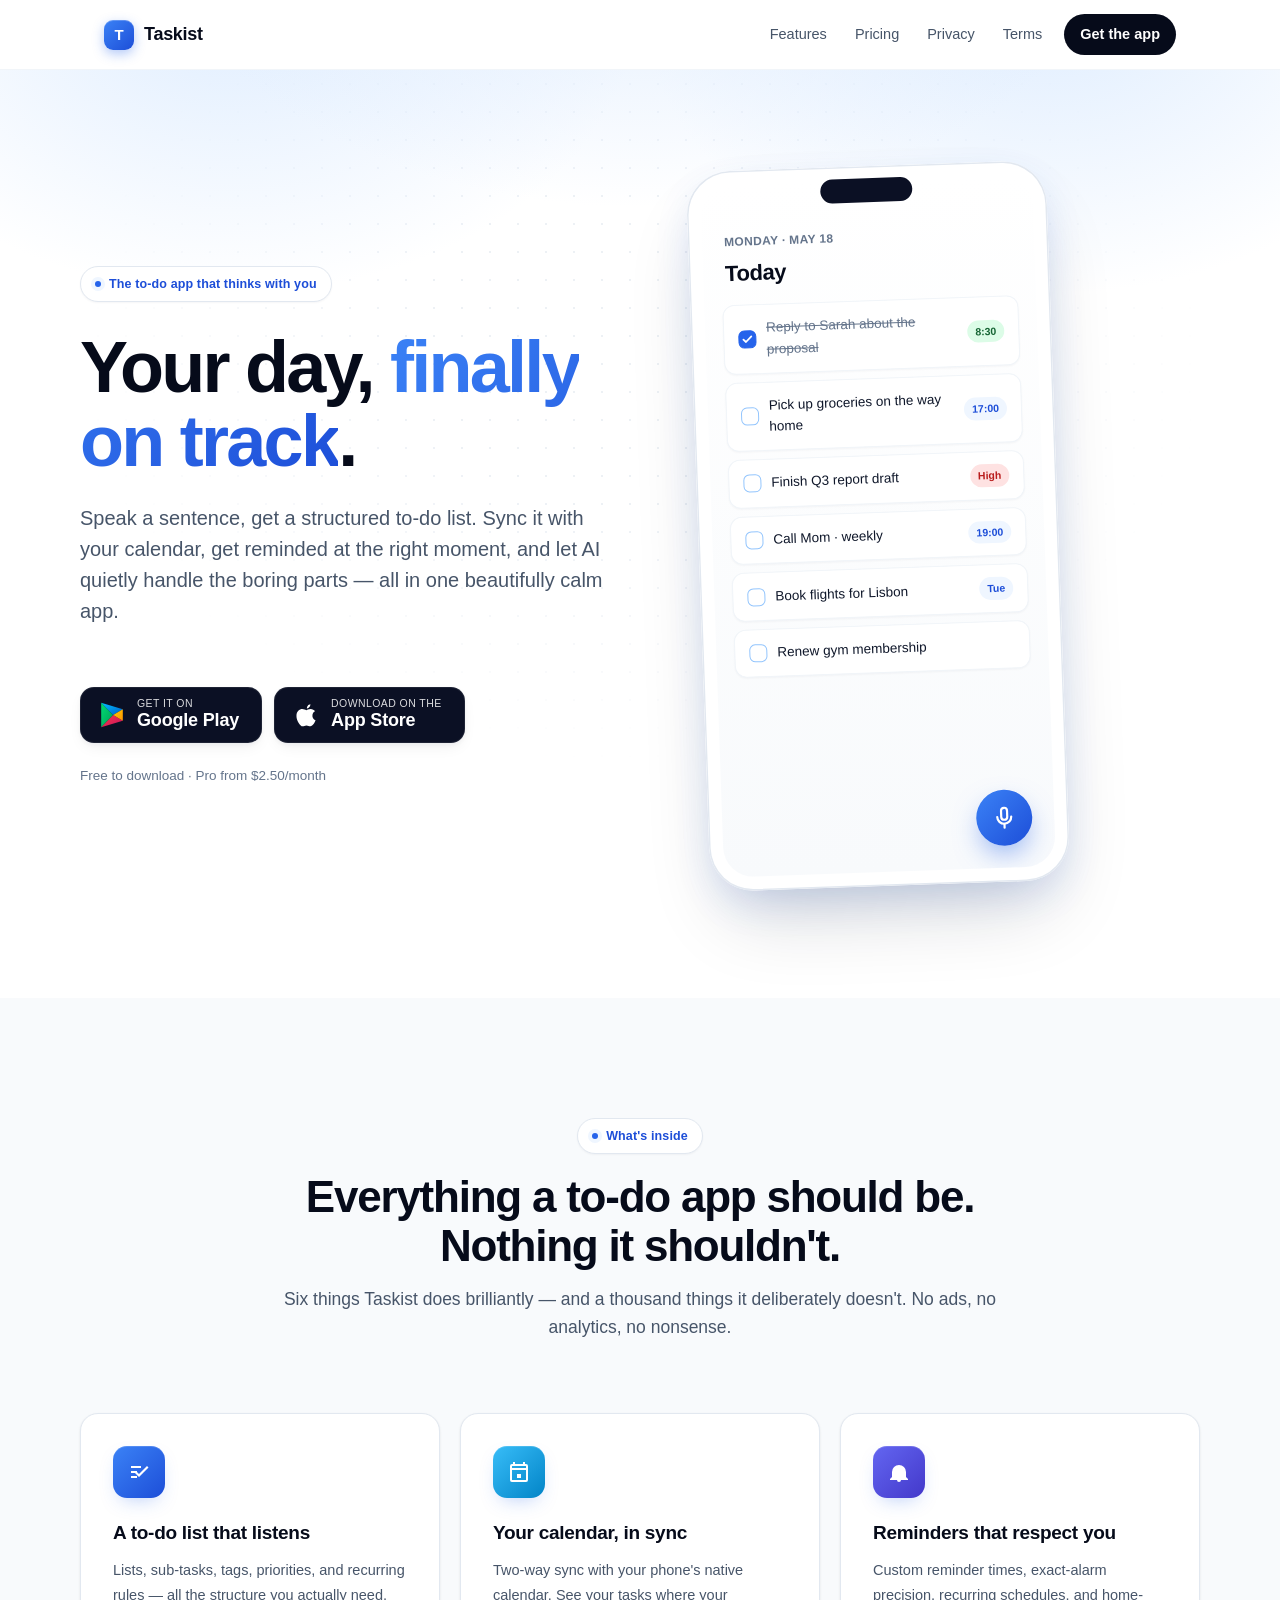
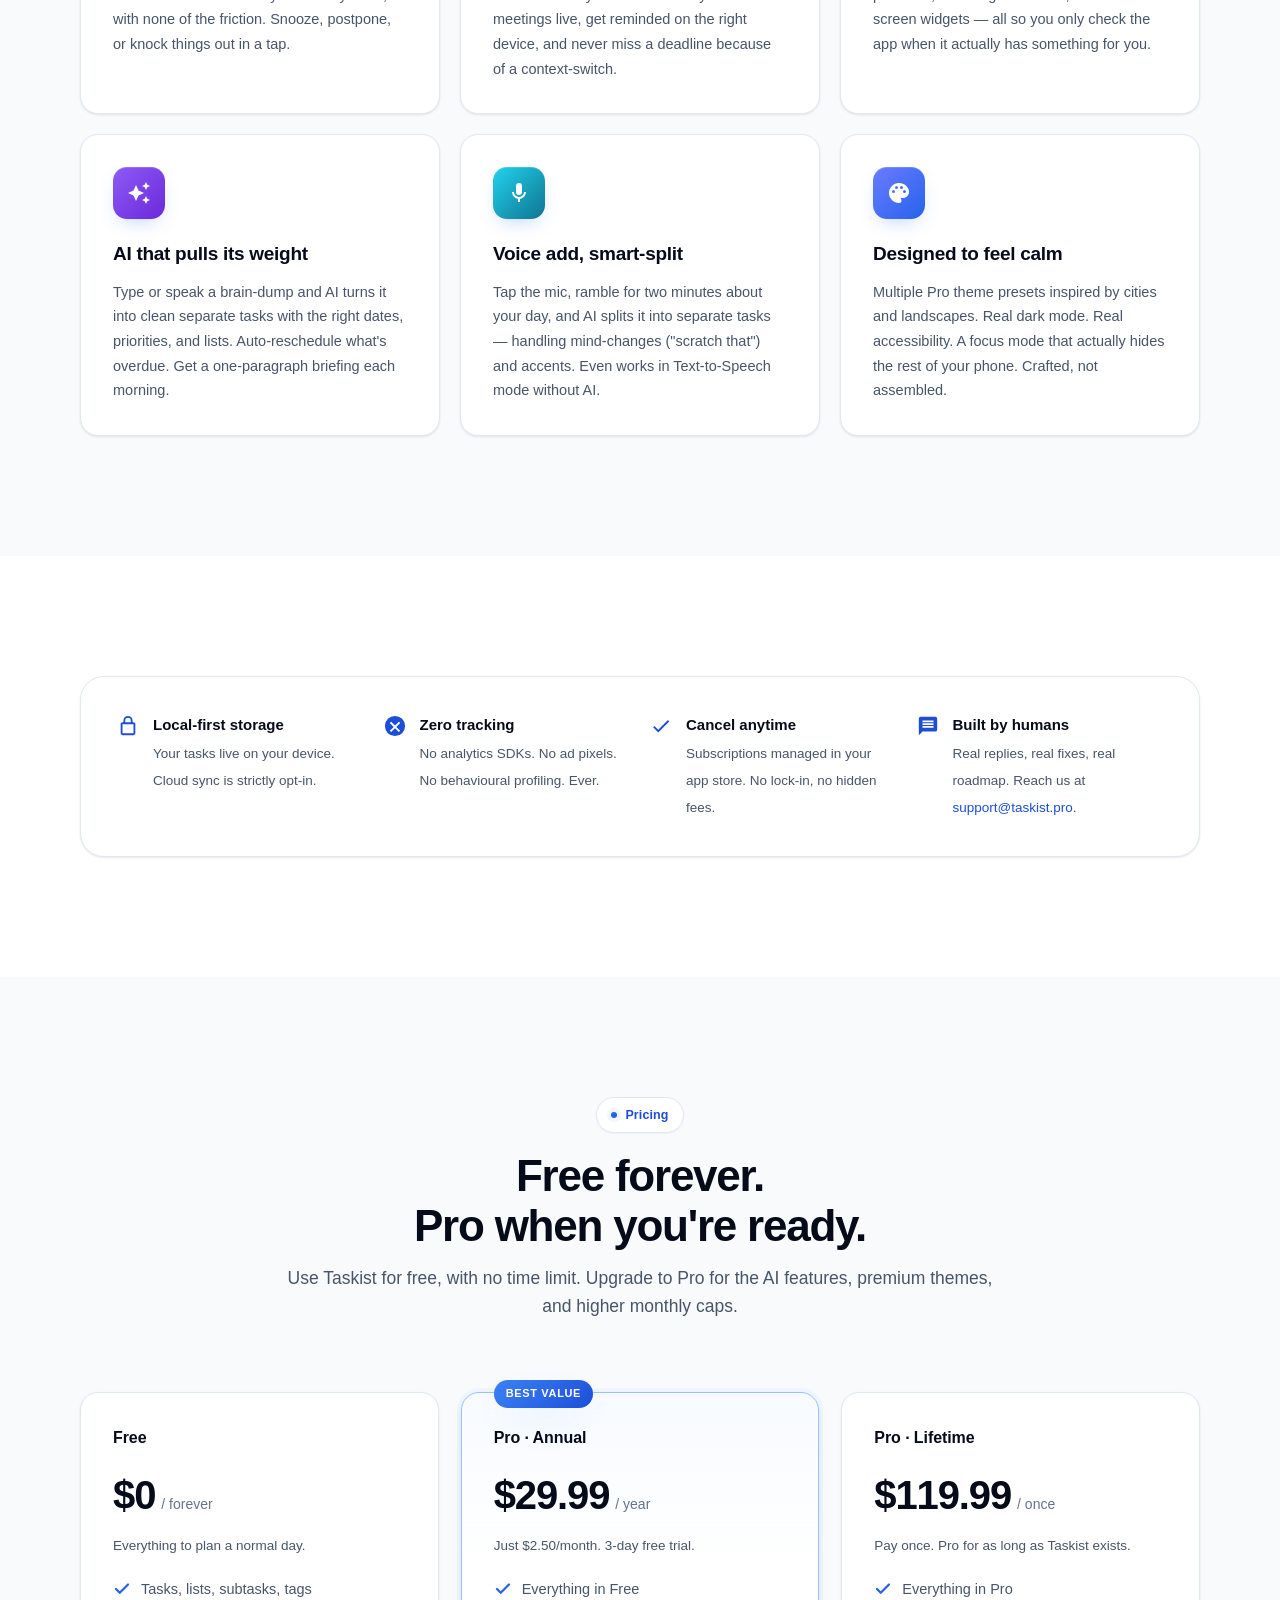
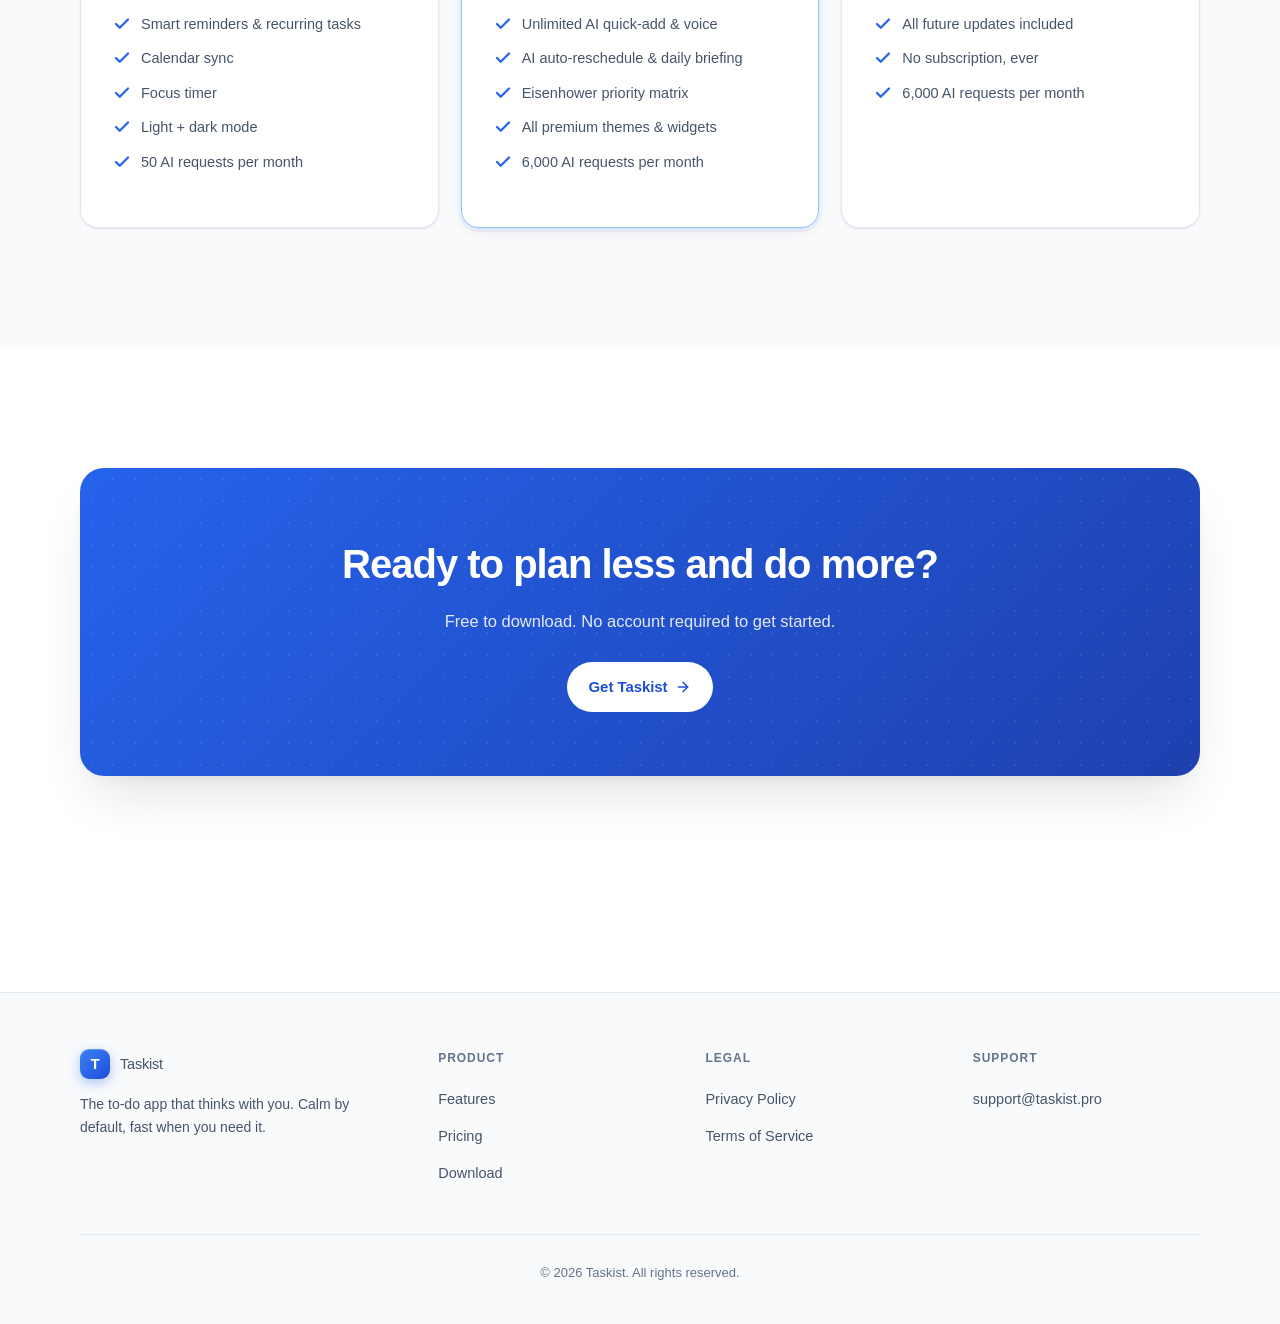
==== commit 7f77d51a: "Add files via upload" ====
--- a/index.html
+++ b/index.html
@@ -133,11 +133,6 @@
   }
   .phone__pill--red { background: #FEE2E2; color: #B91C1C; }
   .phone__pill--green { background: #DCFCE7; color: #166534; }
-  @media (prefers-color-scheme: dark) {
-    .phone__pill { background: rgba(96,165,250,0.15); color: #93C5FD; }
-    .phone__pill--red { background: rgba(248,113,113,0.15); color: #FCA5A5; }
-    .phone__pill--green { background: rgba(74,222,128,0.15); color: #86EFAC; }
-  }
   .phone__mic {
     position: absolute;
     right: 22px; bottom: 22px;
--- a/style.css
+++ b/style.css
@@ -1,16 +1,19 @@
-/* Taskist marketing site — refined stylesheet
+/* Taskist marketing site — light-mode stylesheet
  *
  * Palette: blue + white. Inspired by Stripe / Linear / Things 3.
- * Self-contained — no Google Fonts, no CDNs, fast & private.
- * Light + dark via prefers-color-scheme.
+ * Self-contained — no Google Fonts, no CDNs.
+ * Light mode only — the site does not auto-switch to dark.
  */
 
 :root {
+  color-scheme: light;
+
   /* Brand */
   --blue-50:  #EFF6FF;
   --blue-100: #DBEAFE;
   --blue-200: #BFDBFE;
   --blue-300: #93C5FD;
+  --blue-400: #60A5FA;
   --blue-500: #3B82F6;
   --blue-600: #2563EB;
   --blue-700: #1D4ED8;
@@ -24,20 +27,19 @@
   /* Neutrals */
   --gray-0:   #FFFFFF;
   --gray-25:  #FCFCFD;
-  --gray-50:  #F9FAFB;
-  --gray-100: #F3F4F6;
-  --gray-200: #E5E7EB;
-  --gray-300: #D1D5DB;
-  --gray-400: #9CA3AF;
-  --gray-500: #6B7280;
-  --gray-600: #4B5563;
-  --gray-700: #374151;
-  --gray-800: #1F2937;
+  --gray-50:  #F8FAFC;
+  --gray-100: #F1F5F9;
+  --gray-200: #E2E8F0;
+  --gray-300: #CBD5E1;
+  --gray-400: #94A3B8;
+  --gray-500: #64748B;
+  --gray-600: #475569;
+  --gray-700: #334155;
+  --gray-800: #1E293B;
   --gray-900: #0F172A;
-  --gray-950: #050816;
 
   /* Semantic */
-  --bg:           var(--gray-25);
+  --bg:           var(--gray-0);
   --bg-alt:       var(--gray-50);
   --bg-card:      var(--gray-0);
   --text:         var(--gray-900);
@@ -50,9 +52,9 @@
 
   --shadow-xs: 0 1px 2px rgba(15, 23, 42, 0.04);
   --shadow-sm: 0 1px 3px rgba(15, 23, 42, 0.06), 0 1px 2px rgba(15, 23, 42, 0.04);
-  --shadow-md: 0 4px 12px rgba(15, 23, 42, 0.06), 0 2px 4px rgba(15, 23, 42, 0.03);
-  --shadow-lg: 0 24px 48px -16px rgba(15, 23, 42, 0.12), 0 8px 16px -8px rgba(15, 23, 42, 0.06);
-  --shadow-brand: 0 16px 40px -12px rgba(37, 99, 235, 0.30);
+  --shadow-md: 0 6px 16px -4px rgba(15, 23, 42, 0.08), 0 2px 4px rgba(15, 23, 42, 0.04);
+  --shadow-lg: 0 28px 56px -16px rgba(15, 23, 42, 0.14), 0 8px 16px -8px rgba(15, 23, 42, 0.06);
+  --shadow-brand: 0 16px 40px -12px rgba(37, 99, 235, 0.32);
 
   --radius-sm: 8px;
   --radius-md: 12px;
@@ -63,31 +65,6 @@
   --container: 1120px;
 }
 
-@media (prefers-color-scheme: dark) {
-  :root {
-    --primary: #60A5FA;
-    --primary-strong: #3B82F6;
-    --primary-soft: rgba(96, 165, 250, 0.12);
-
-    --bg:           #07091A;
-    --bg-alt:       #0B1024;
-    --bg-card:      #0F162E;
-    --text:         #F1F5F9;
-    --text-strong:  #FFFFFF;
-    --text-muted:   #B8C0D0;
-    --text-soft:    #818AA0;
-    --border:       #1F2742;
-    --border-soft:  #161B33;
-    --code-bg:      #0B1024;
-
-    --shadow-xs: 0 1px 2px rgba(0, 0, 0, 0.3);
-    --shadow-sm: 0 1px 3px rgba(0, 0, 0, 0.4);
-    --shadow-md: 0 6px 16px rgba(0, 0, 0, 0.35);
-    --shadow-lg: 0 24px 48px rgba(0, 0, 0, 0.5);
-    --shadow-brand: 0 16px 40px -10px rgba(96, 165, 250, 0.40);
-  }
-}
-
 /* ── Reset / base ────────────────────────────────────────────────────── */
 
 *, *::before, *::after { box-sizing: border-box; }
@@ -95,6 +72,7 @@
 html {
   scroll-behavior: smooth;
   -webkit-text-size-adjust: 100%;
+  background: var(--bg);
 }
 
 body {
@@ -124,9 +102,6 @@
   background: var(--blue-200);
   color: var(--text-strong);
 }
-@media (prefers-color-scheme: dark) {
-  ::selection { background: var(--blue-700); color: #fff; }
-}
 
 .container {
   max-width: var(--container);
@@ -139,9 +114,9 @@
 .site-header {
   position: sticky;
   top: 0;
-  background: color-mix(in srgb, var(--bg) 80%, transparent);
-  backdrop-filter: saturate(180%) blur(20px);
-  -webkit-backdrop-filter: saturate(180%) blur(20px);
+  background: rgba(255, 255, 255, 0.82);
+  backdrop-filter: saturate(180%) blur(24px);
+  -webkit-backdrop-filter: saturate(180%) blur(24px);
   border-bottom: 1px solid var(--border-soft);
   z-index: 10;
 }
@@ -167,22 +142,24 @@
 .logo:hover { color: var(--text-strong); }
 
 .logo__mark {
-  width: 28px;
-  height: 28px;
-  border-radius: 8px;
+  width: 30px;
+  height: 30px;
+  border-radius: 9px;
   background: linear-gradient(135deg, var(--blue-500), var(--blue-700));
   display: grid;
   place-items: center;
   color: white;
   font-weight: 800;
-  font-size: 14px;
+  font-size: 15px;
   letter-spacing: -0.02em;
-  box-shadow: 0 4px 12px rgba(37, 99, 235, 0.35), inset 0 1px 0 rgba(255,255,255,0.18);
+  box-shadow:
+    0 4px 12px rgba(37, 99, 235, 0.35),
+    inset 0 1px 0 rgba(255, 255, 255, 0.22);
 }
 
 .site-nav {
   display: flex;
-  gap: 6px;
+  gap: 4px;
   align-items: center;
 }
 .site-nav a {
@@ -200,13 +177,14 @@
 .site-nav .nav-cta {
   margin-left: 6px;
   background: var(--text-strong);
-  color: var(--bg-card);
-  padding: 8px 14px;
+  color: white;
+  padding: 9px 16px;
   font-weight: 600;
+  border-radius: var(--radius-full);
 }
 .site-nav .nav-cta:hover {
   background: var(--gray-700);
-  color: var(--bg-card);
+  color: white;
 }
 @media (max-width: 640px) {
   .site-nav .nav-hide-mobile { display: none; }
@@ -216,40 +194,45 @@
 
 .hero {
   position: relative;
-  padding: clamp(72px, 12vw, 128px) 24px clamp(64px, 10vw, 96px);
-  text-align: center;
+  padding: clamp(72px, 12vw, 128px) 24px clamp(72px, 11vw, 112px);
   overflow: hidden;
   isolation: isolate;
-}
-
-/* Soft brand-blue halo behind the hero — subtle, not splashy. */
+  background: var(--bg);
+}
+
+/* Layered backgrounds: subtle dot grid + brand halo. */
 .hero::before {
   content: "";
   position: absolute;
+  inset: 0;
+  background-image:
+    radial-gradient(circle, var(--gray-200) 1px, transparent 1px);
+  background-size: 28px 28px;
+  background-position: 0 0;
+  mask-image: radial-gradient(60% 60% at 50% 30%, black 30%, transparent 75%);
+  -webkit-mask-image: radial-gradient(60% 60% at 50% 30%, black 30%, transparent 75%);
+  opacity: 0.6;
+  z-index: -2;
+  pointer-events: none;
+}
+.hero::after {
+  content: "";
+  position: absolute;
   inset: -20% 0 auto 0;
-  height: 540px;
+  height: 620px;
   background:
-    radial-gradient(60% 80% at 50% 0%, var(--blue-100), transparent 70%),
-    radial-gradient(40% 60% at 20% 10%, color-mix(in srgb, var(--blue-200) 60%, transparent), transparent 80%),
-    radial-gradient(40% 60% at 80% 10%, color-mix(in srgb, var(--blue-200) 60%, transparent), transparent 80%);
+    radial-gradient(60% 80% at 50% 0%, var(--blue-100), transparent 65%),
+    radial-gradient(40% 60% at 18% 18%, color-mix(in srgb, var(--blue-200) 50%, transparent), transparent 80%),
+    radial-gradient(40% 60% at 82% 18%, color-mix(in srgb, var(--blue-200) 50%, transparent), transparent 80%);
   z-index: -1;
   pointer-events: none;
-  opacity: 0.9;
-}
-@media (prefers-color-scheme: dark) {
-  .hero::before {
-    background:
-      radial-gradient(60% 80% at 50% 0%, rgba(96, 165, 250, 0.16), transparent 70%),
-      radial-gradient(40% 60% at 20% 10%, rgba(96, 165, 250, 0.10), transparent 80%),
-      radial-gradient(40% 60% at 80% 10%, rgba(96, 165, 250, 0.10), transparent 80%);
-  }
 }
 
 .eyebrow {
   display: inline-flex;
   align-items: center;
   gap: 8px;
-  padding: 6px 12px;
+  padding: 7px 14px;
   background: var(--bg-card);
   color: var(--primary-strong);
   font-size: 12.5px;
@@ -269,12 +252,11 @@
 }
 
 .hero h1 {
-  font-size: clamp(38px, 6.5vw, 68px);
-  line-height: 1.04;
-  letter-spacing: -0.035em;
+  font-size: clamp(40px, 6.5vw, 72px);
+  line-height: 1.03;
+  letter-spacing: -0.038em;
   font-weight: 800;
-  margin: 0 auto 22px;
-  max-width: 880px;
+  margin: 0 0 24px;
   color: var(--text-strong);
 }
 .hero h1 .accent {
@@ -287,8 +269,7 @@
 .hero p.lead {
   font-size: clamp(17px, 2vw, 20px);
   color: var(--text-muted);
-  max-width: 680px;
-  margin: 0 auto 40px;
+  margin: 0 0 36px;
   line-height: 1.55;
 }
 
@@ -296,7 +277,6 @@
   display: inline-flex;
   flex-wrap: wrap;
   gap: 12px;
-  justify-content: center;
 }
 
 .btn {
@@ -319,7 +299,7 @@
 .btn--primary:hover {
   color: white;
   transform: translateY(-1px);
-  box-shadow: 0 20px 44px -10px rgba(37, 99, 235, 0.45);
+  box-shadow: 0 22px 48px -10px rgba(37, 99, 235, 0.46);
 }
 .btn--ghost {
   background: var(--bg-card);
@@ -340,44 +320,42 @@
   font-size: 13.5px;
 }
 
-/* ── Section scaffolding ─────────────────────────────────────────────── */
+/* ── Sections ────────────────────────────────────────────────────────── */
 
 section.section {
-  padding: clamp(64px, 10vw, 112px) 24px;
+  padding: clamp(72px, 10vw, 120px) 24px;
 }
 .section--alt { background: var(--bg-alt); }
 
 .section__head {
   max-width: 720px;
-  margin: 0 auto clamp(40px, 6vw, 64px);
+  margin: 0 auto clamp(48px, 7vw, 72px);
   text-align: center;
 }
-.section__head .eyebrow {
-  margin-bottom: 16px;
-}
+.section__head .eyebrow { margin-bottom: 18px; }
 .section__title {
-  font-size: clamp(28px, 4vw, 40px);
+  font-size: clamp(30px, 4.2vw, 44px);
   font-weight: 800;
-  letter-spacing: -0.025em;
-  line-height: 1.15;
-  color: var(--text-strong);
-  margin: 0 0 12px;
+  letter-spacing: -0.028em;
+  line-height: 1.12;
+  color: var(--text-strong);
+  margin: 0 0 14px;
 }
 .section__subtitle {
   color: var(--text-muted);
-  font-size: 17px;
+  font-size: 17.5px;
   line-height: 1.6;
   margin: 0;
 }
 
 /* ── Feature grid ────────────────────────────────────────────────────── */
 
-.features {
+.features, .grid-3 {
   max-width: var(--container);
   margin: 0 auto;
   display: grid;
-  grid-template-columns: repeat(auto-fit, minmax(280px, 1fr));
-  gap: 20px;
+  grid-template-columns: repeat(auto-fit, minmax(300px, 1fr));
+  gap: 22px;
 }
 
 .feature {
@@ -385,66 +363,56 @@
   background: var(--bg-card);
   border: 1px solid var(--border);
   border-radius: var(--radius-lg);
-  padding: 28px;
+  padding: 32px;
   box-shadow: var(--shadow-sm);
-  transition: transform 0.2s ease, box-shadow 0.2s ease, border-color 0.2s ease;
+  transition: transform 0.25s ease, box-shadow 0.25s ease, border-color 0.25s ease;
   overflow: hidden;
 }
-.feature::after {
+.feature::before {
   content: "";
   position: absolute;
   inset: 0;
   border-radius: inherit;
-  background: linear-gradient(180deg, transparent 60%, var(--primary-soft) 100%);
+  padding: 1px;
+  background: linear-gradient(180deg, transparent, var(--blue-100));
+  -webkit-mask:
+    linear-gradient(black, black) content-box,
+    linear-gradient(black, black);
+  -webkit-mask-composite: xor;
+          mask-composite: exclude;
   opacity: 0;
-  transition: opacity 0.2s ease;
+  transition: opacity 0.25s ease;
   pointer-events: none;
 }
 .feature:hover {
-  transform: translateY(-3px);
+  transform: translateY(-4px);
   box-shadow: var(--shadow-md);
   border-color: var(--blue-200);
 }
-.feature:hover::after { opacity: 1; }
-@media (prefers-color-scheme: dark) {
-  .feature:hover { border-color: color-mix(in srgb, var(--blue-500) 30%, var(--border)); }
-}
-
-.feature__icon {
-  width: 44px;
-  height: 44px;
-  border-radius: 12px;
-  background: var(--primary-soft);
-  color: var(--primary-strong);
-  display: grid;
-  place-items: center;
-  margin-bottom: 20px;
-  border: 1px solid color-mix(in srgb, var(--primary) 18%, transparent);
-}
-.feature__icon svg { width: 22px; height: 22px; }
+.feature:hover::before { opacity: 1; }
 
 .feature h3 {
-  margin: 0 0 8px;
-  font-size: 17.5px;
-  font-weight: 700;
-  letter-spacing: -0.01em;
+  margin: 0 0 10px;
+  font-size: 19px;
+  font-weight: 700;
+  letter-spacing: -0.015em;
   color: var(--text-strong);
 }
 .feature p {
   margin: 0;
   color: var(--text-muted);
   font-size: 14.5px;
-  line-height: 1.65;
-}
-
-/* ── Trust strip (data privacy callout) ──────────────────────────────── */
+  line-height: 1.7;
+}
+
+/* ── Trust strip ─────────────────────────────────────────────────────── */
 
 .trust {
   max-width: var(--container);
   margin: 0 auto;
   display: grid;
   grid-template-columns: repeat(auto-fit, minmax(220px, 1fr));
-  gap: 24px;
+  gap: 12px;
   padding: 32px;
   background: var(--bg-card);
   border: 1px solid var(--border);
@@ -456,6 +424,7 @@
   display: flex;
   gap: 14px;
   align-items: flex-start;
+  padding: 4px;
 }
 .trust__item svg {
   width: 22px;
@@ -477,39 +446,45 @@
   line-height: 1.5;
 }
 
-/* ── Pricing teaser ──────────────────────────────────────────────────── */
+/* ── Pricing ─────────────────────────────────────────────────────────── */
 
 .pricing {
   max-width: var(--container);
   margin: 0 auto;
   display: grid;
-  grid-template-columns: repeat(auto-fit, minmax(260px, 1fr));
-  gap: 20px;
+  grid-template-columns: repeat(auto-fit, minmax(280px, 1fr));
+  gap: 22px;
+  align-items: stretch;
 }
 .plan {
   background: var(--bg-card);
   border: 1px solid var(--border);
   border-radius: var(--radius-lg);
-  padding: 28px;
+  padding: 32px;
   box-shadow: var(--shadow-sm);
   display: flex;
   flex-direction: column;
-}
+  transition: transform 0.2s ease, box-shadow 0.2s ease;
+}
+.plan:hover { transform: translateY(-2px); box-shadow: var(--shadow-md); }
 .plan--feature {
   border-color: var(--blue-300);
   box-shadow: var(--shadow-md), 0 0 0 4px var(--primary-soft);
   position: relative;
+  background:
+    linear-gradient(180deg, rgba(239, 246, 255, 0.5), transparent 40%),
+    var(--bg-card);
 }
 .plan__tag {
   position: absolute;
-  top: -12px;
-  left: 28px;
-  padding: 4px 10px;
-  background: var(--primary);
+  top: -13px;
+  left: 32px;
+  padding: 5px 12px;
+  background: linear-gradient(135deg, var(--blue-500), var(--blue-700));
   color: white;
   font-size: 11px;
   font-weight: 700;
-  letter-spacing: 0.04em;
+  letter-spacing: 0.06em;
   text-transform: uppercase;
   border-radius: var(--radius-full);
   box-shadow: var(--shadow-brand);
@@ -519,17 +494,18 @@
   font-size: 16px;
   font-weight: 700;
   color: var(--text-strong);
+  letter-spacing: -0.005em;
 }
 .plan__price {
   display: flex;
   align-items: baseline;
   gap: 6px;
-  margin: 4px 0 6px;
+  margin: 6px 0 8px;
 }
 .plan__price .num {
-  font-size: 36px;
+  font-size: 40px;
   font-weight: 800;
-  letter-spacing: -0.02em;
+  letter-spacing: -0.028em;
   color: var(--text-strong);
 }
 .plan__price .per {
@@ -539,7 +515,7 @@
 .plan__hint {
   color: var(--text-muted);
   font-size: 13.5px;
-  margin: 0 0 18px;
+  margin: 0 0 22px;
 }
 .plan ul {
   list-style: none;
@@ -547,7 +523,7 @@
   margin: 0 0 22px;
   display: flex;
   flex-direction: column;
-  gap: 10px;
+  gap: 12px;
   flex: 1;
 }
 .plan li {
@@ -555,13 +531,13 @@
   gap: 10px;
   font-size: 14.5px;
   color: var(--text-muted);
-  line-height: 1.5;
+  line-height: 1.55;
 }
 .plan li::before {
   content: "";
-  flex: 0 0 16px;
-  height: 16px;
-  margin-top: 3px;
+  flex: 0 0 18px;
+  height: 18px;
+  margin-top: 2px;
   background: var(--primary);
   -webkit-mask: url("data:image/svg+xml;utf8,<svg xmlns='http://www.w3.org/2000/svg' viewBox='0 0 24 24' fill='none' stroke='black' stroke-width='3' stroke-linecap='round' stroke-linejoin='round'><polyline points='20 6 9 17 4 12'/></svg>") no-repeat center / contain;
           mask: url("data:image/svg+xml;utf8,<svg xmlns='http://www.w3.org/2000/svg' viewBox='0 0 24 24' fill='none' stroke='black' stroke-width='3' stroke-linecap='round' stroke-linejoin='round'><polyline points='20 6 9 17 4 12'/></svg>") no-repeat center / contain;
@@ -572,7 +548,7 @@
 .cta-banner {
   max-width: var(--container);
   margin: 0 auto;
-  padding: 48px;
+  padding: clamp(40px, 6vw, 64px);
   background: linear-gradient(135deg, var(--blue-600), var(--blue-800));
   color: white;
   border-radius: var(--radius-xl);
@@ -586,20 +562,29 @@
   position: absolute;
   inset: -50% -10% auto -10%;
   height: 80%;
-  background: radial-gradient(50% 80% at 50% 0%, rgba(255,255,255,0.25), transparent 70%);
+  background: radial-gradient(50% 80% at 50% 0%, rgba(255,255,255,0.30), transparent 70%);
   pointer-events: none;
 }
+.cta-banner::after {
+  /* Subtle dot pattern overlay */
+  content: "";
+  position: absolute;
+  inset: 0;
+  background-image: radial-gradient(circle, rgba(255,255,255,0.08) 1px, transparent 1px);
+  background-size: 22px 22px;
+  pointer-events: none;
+}
 .cta-banner h2 {
-  font-size: clamp(26px, 4vw, 36px);
+  font-size: clamp(28px, 4vw, 40px);
   font-weight: 800;
-  letter-spacing: -0.02em;
-  margin: 0 0 10px;
+  letter-spacing: -0.025em;
+  margin: 0 0 12px;
   position: relative;
 }
 .cta-banner p {
-  color: rgba(255,255,255,0.85);
-  font-size: 16px;
-  margin: 0 0 24px;
+  color: rgba(255,255,255,0.88);
+  font-size: 16.5px;
+  margin: 0 0 28px;
   position: relative;
 }
 .cta-banner .btn--white {
@@ -700,15 +685,15 @@
 .site-footer {
   border-top: 1px solid var(--border);
   background: var(--bg-alt);
-  padding: 48px 24px 40px;
+  padding: 56px 24px 40px;
   margin-top: 96px;
 }
 .site-footer__inner {
   max-width: var(--container);
   margin: 0 auto;
   display: grid;
-  grid-template-columns: 1.2fr 1fr 1fr 1fr;
-  gap: 32px;
+  grid-template-columns: 1.4fr 1fr 1fr 1fr;
+  gap: 40px;
 }
 @media (max-width: 720px) {
   .site-footer__inner { grid-template-columns: 1fr 1fr; }
@@ -719,7 +704,7 @@
   letter-spacing: 0.08em;
   text-transform: uppercase;
   color: var(--text-soft);
-  margin: 0 0 14px;
+  margin: 0 0 16px;
 }
 .site-footer__col ul {
   list-style: none;
@@ -727,7 +712,7 @@
   margin: 0;
   display: flex;
   flex-direction: column;
-  gap: 8px;
+  gap: 10px;
 }
 .site-footer__col a {
   color: var(--text-muted);
@@ -738,13 +723,14 @@
 .site-footer__brand p {
   color: var(--text-muted);
   font-size: 14px;
-  line-height: 1.55;
-  margin: 12px 0 0;
+  line-height: 1.6;
+  margin: 14px 0 0;
+  max-width: 320px;
 }
 .site-footer__bottom {
   max-width: var(--container);
-  margin: 40px auto 0;
-  padding-top: 24px;
+  margin: 48px auto 0;
+  padding-top: 28px;
   border-top: 1px solid var(--border);
   text-align: center;
   color: var(--text-soft);
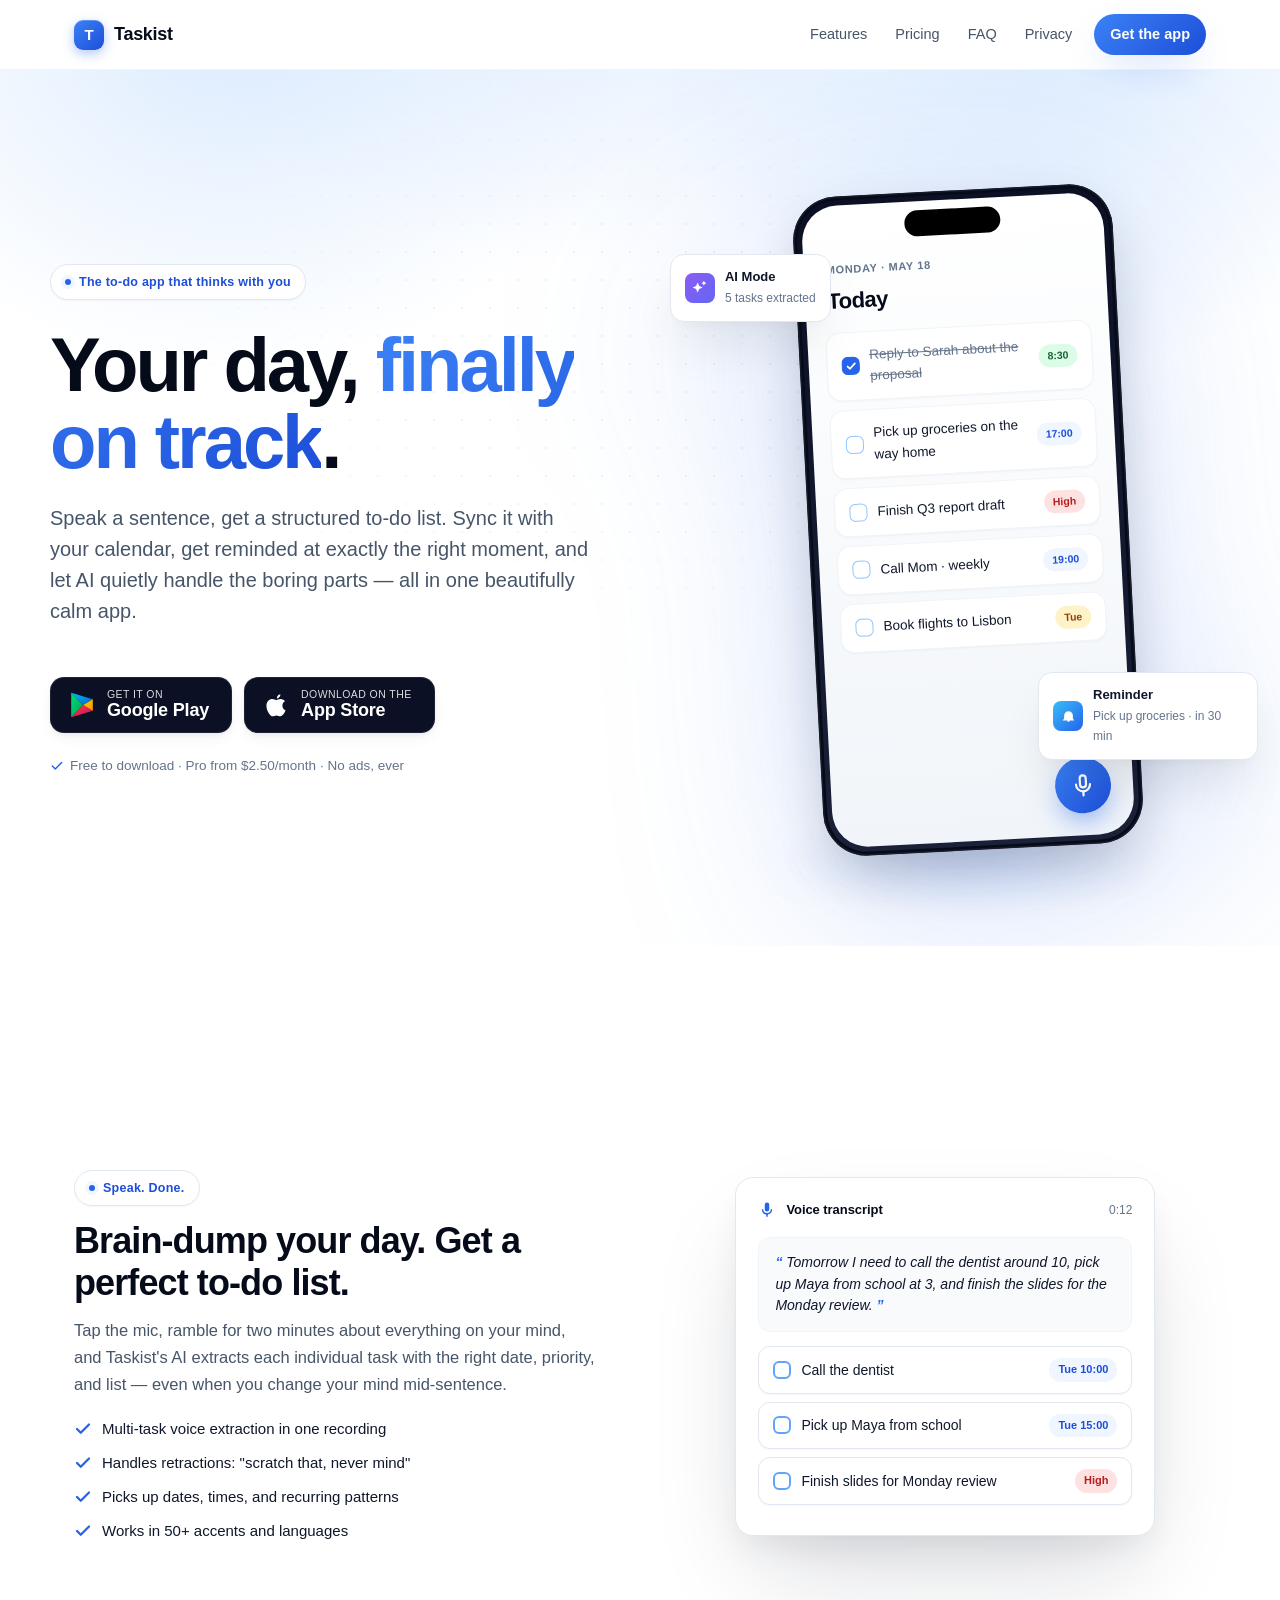
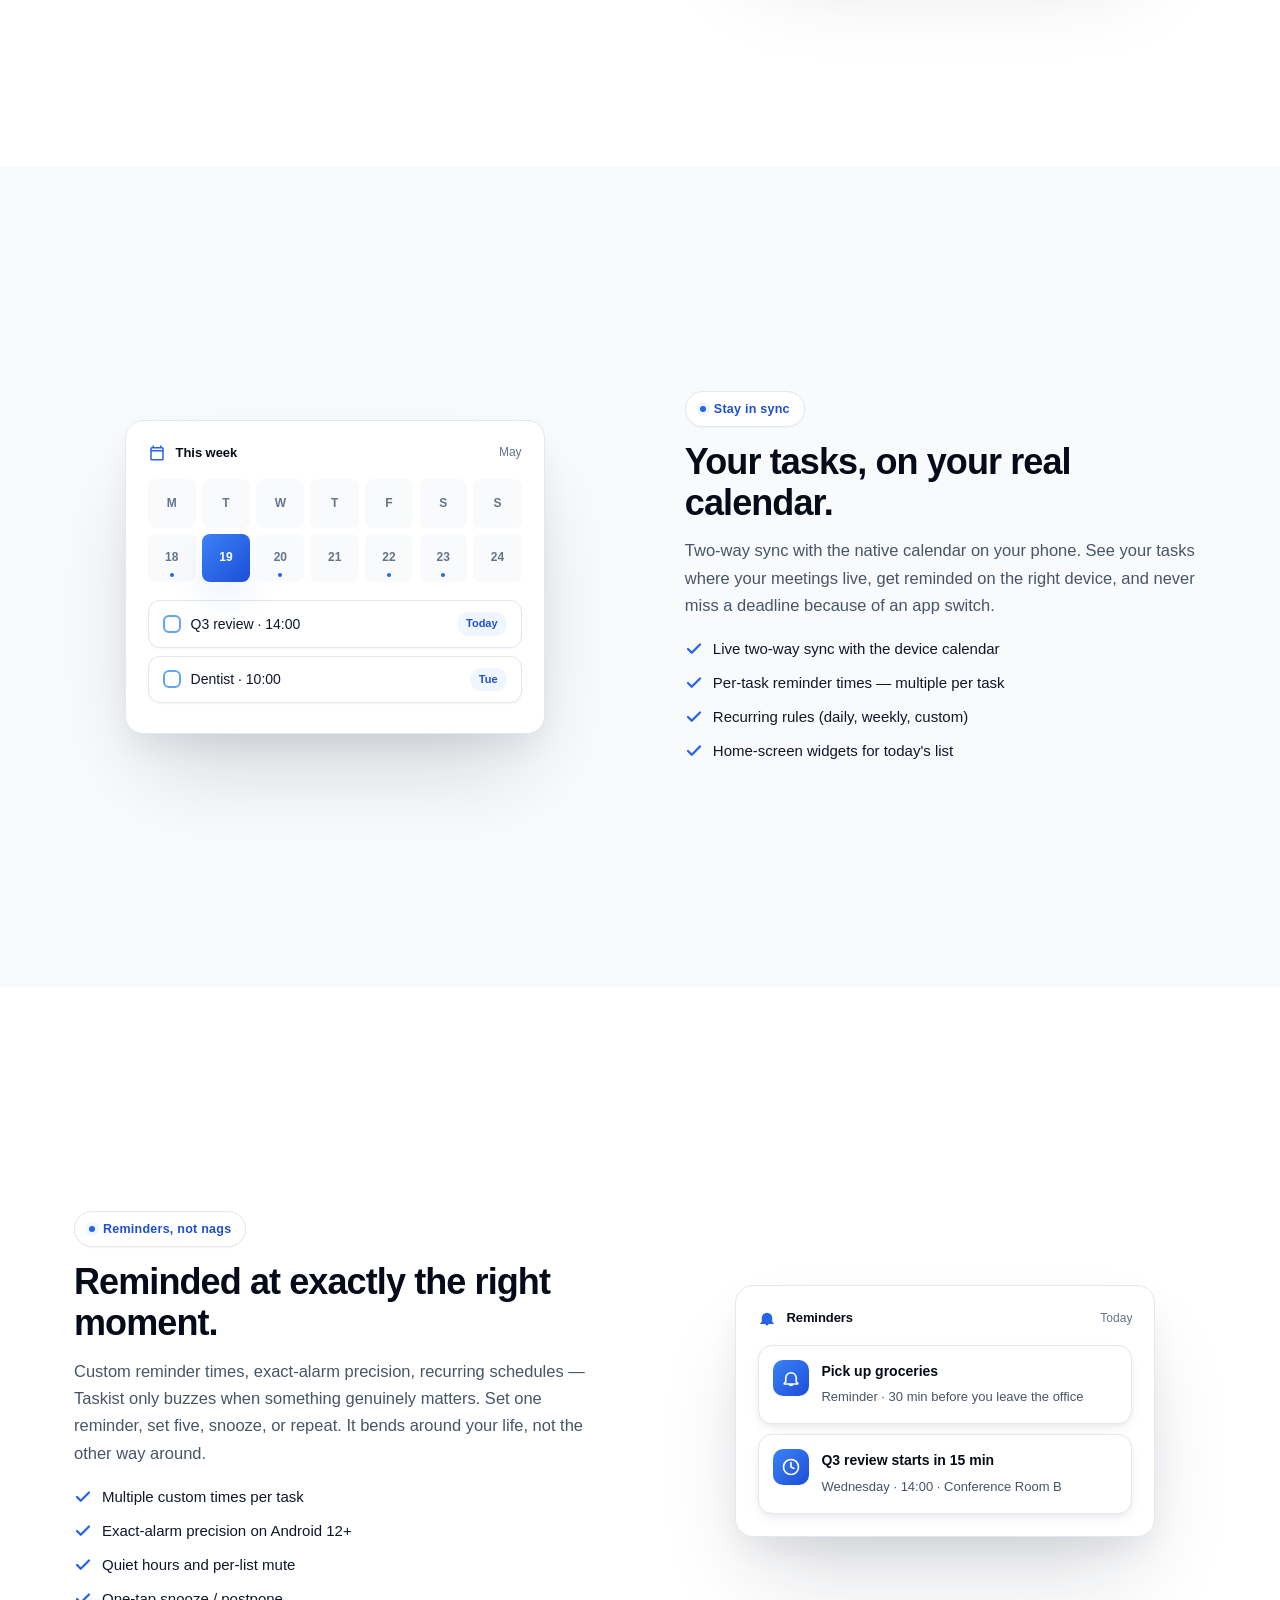
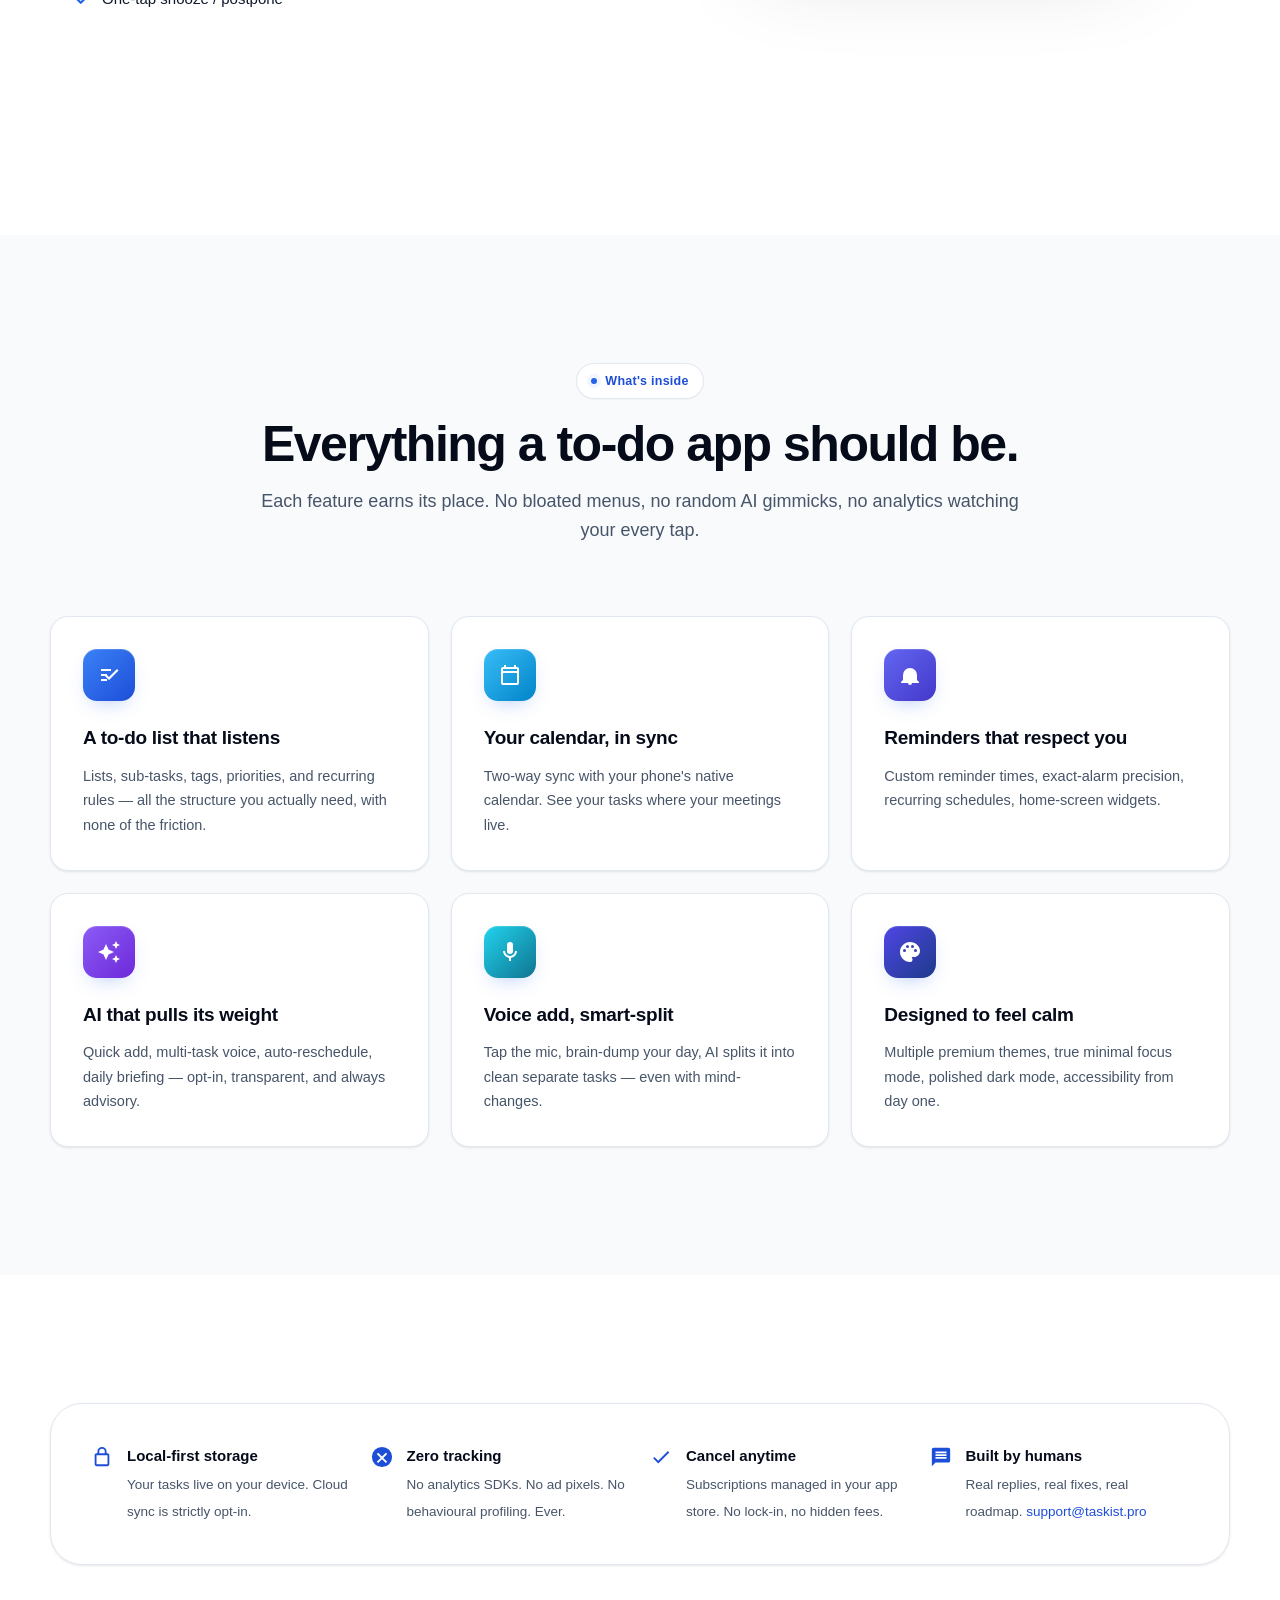
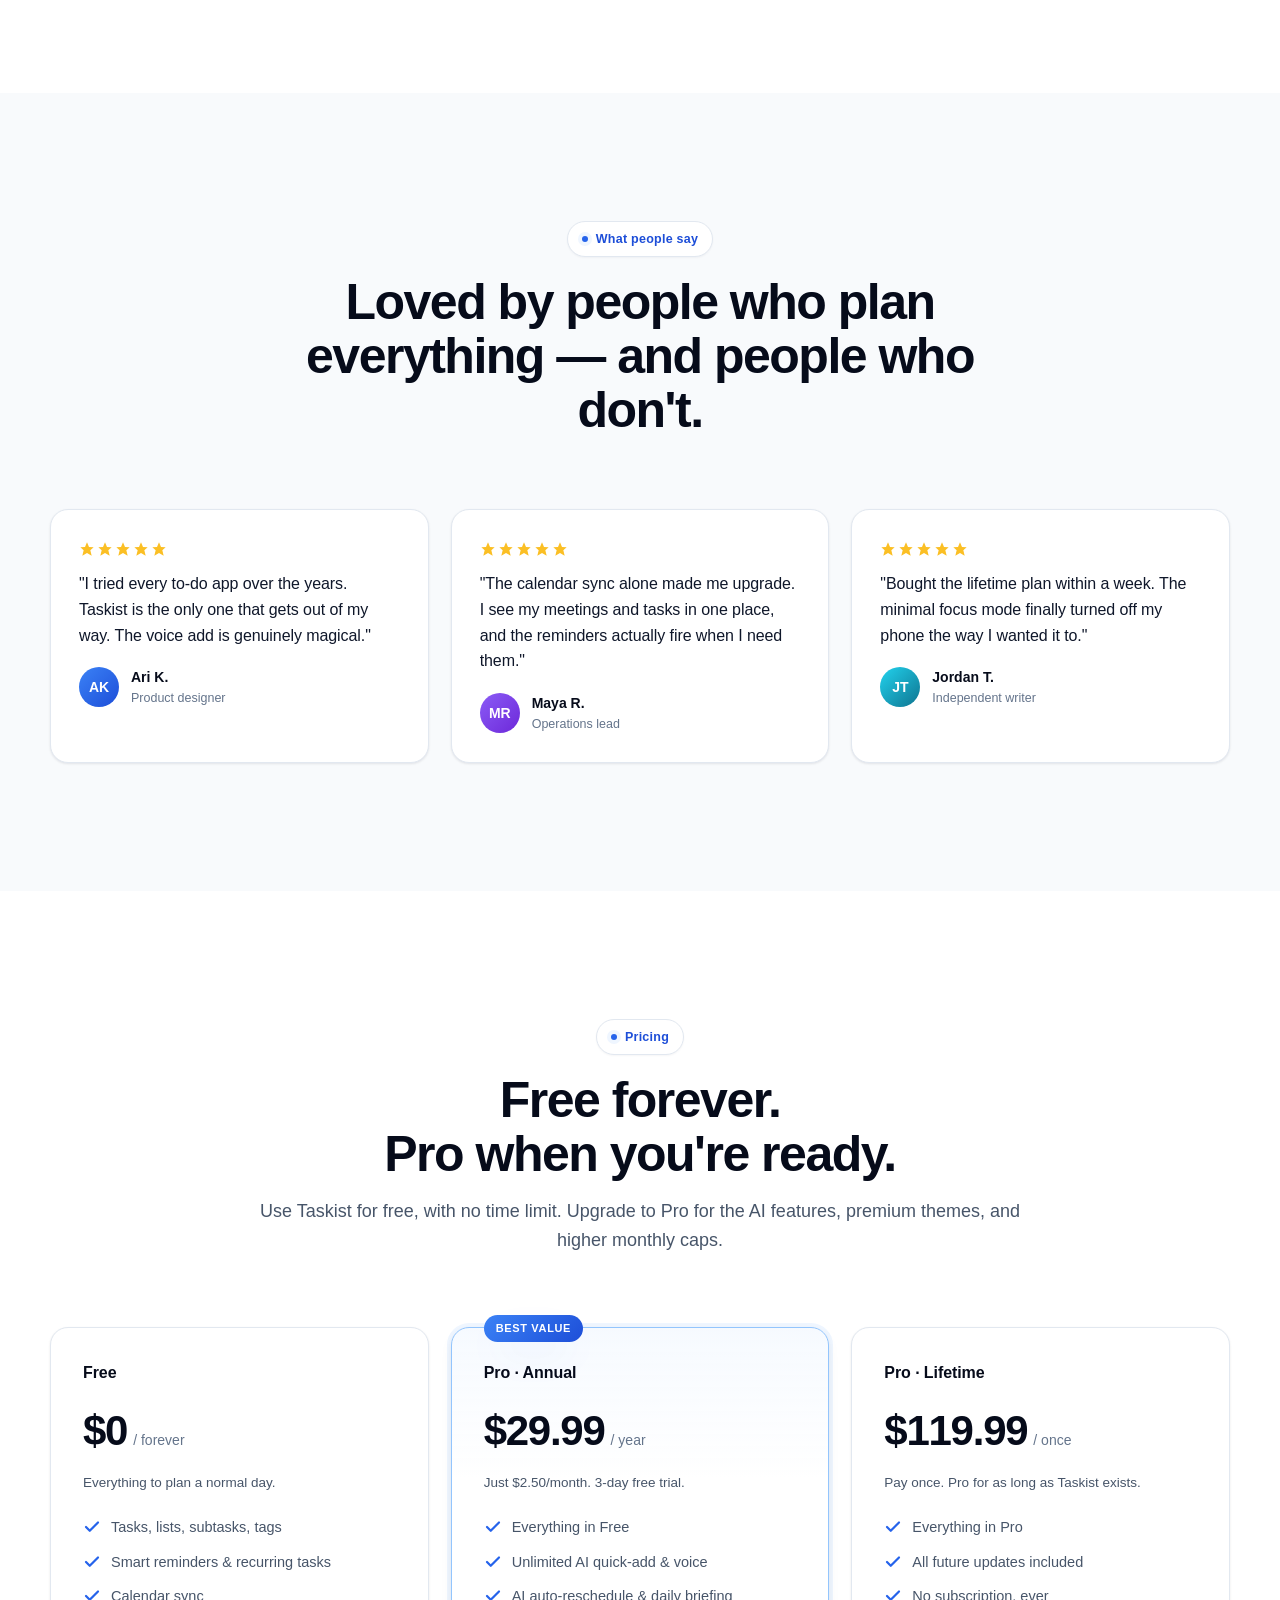
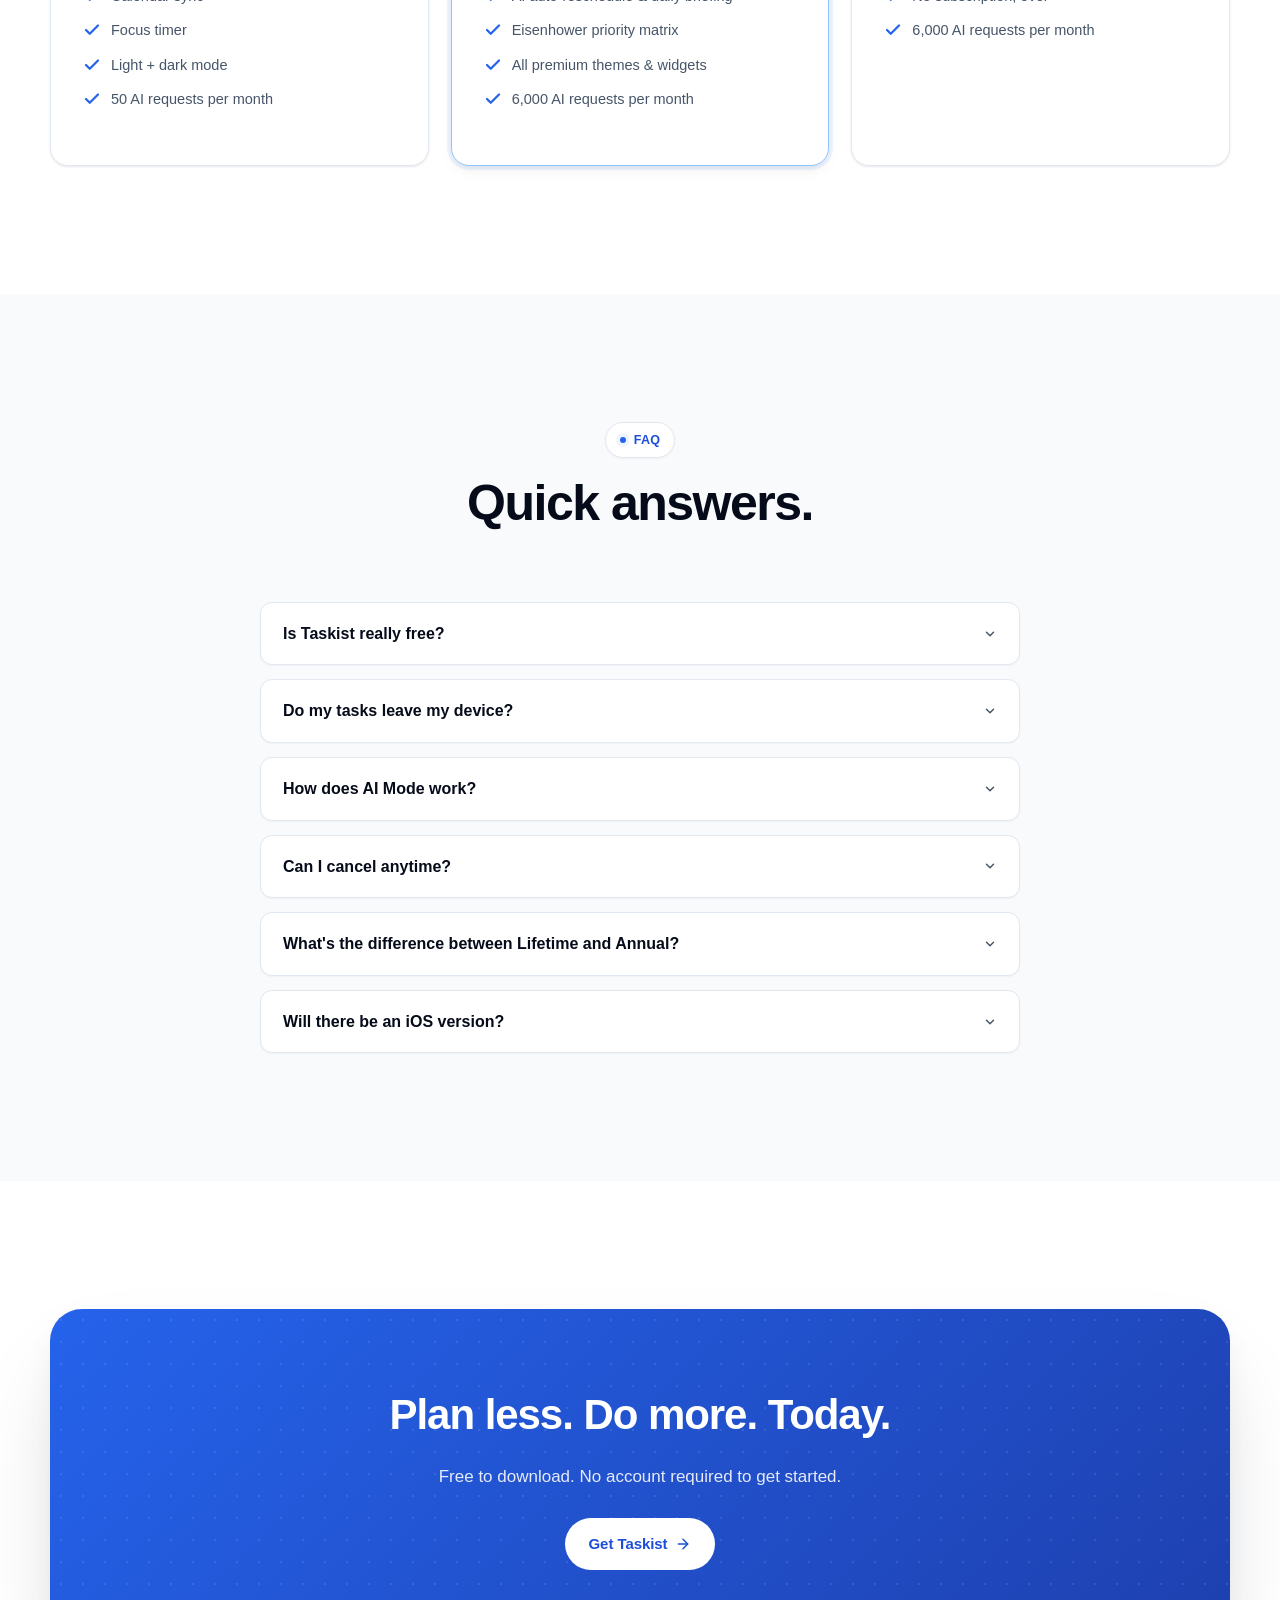
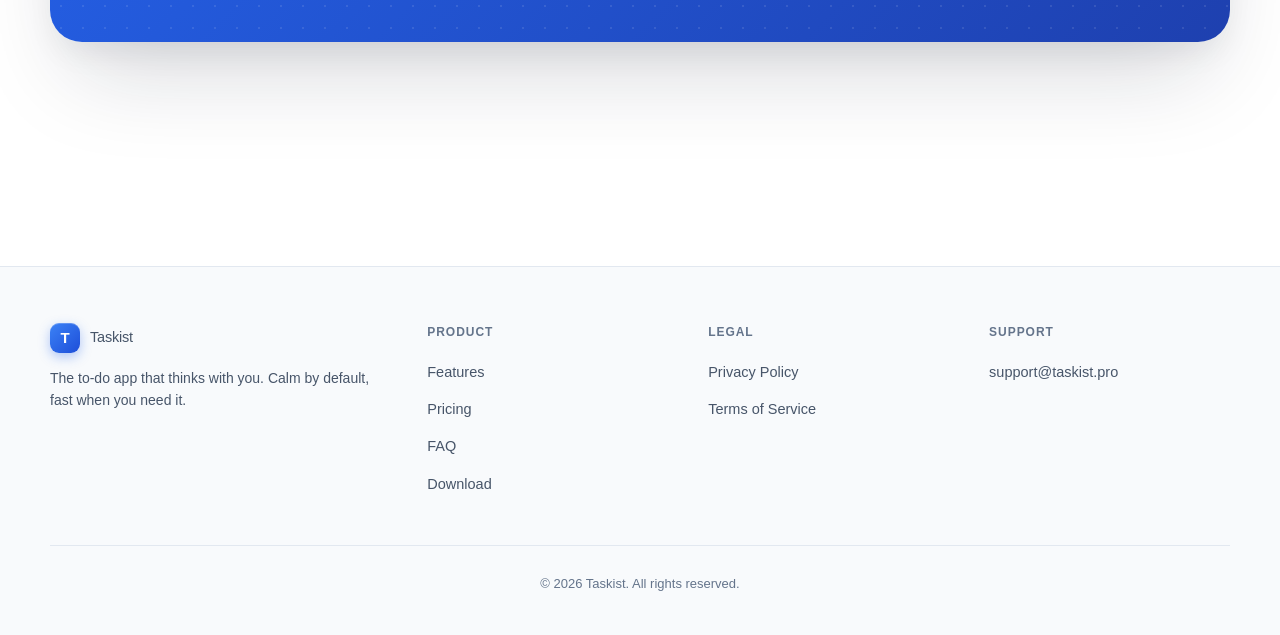
==== commit 7762e40a: "Add files via upload" ====
--- a/index.html
+++ b/index.html
@@ -9,198 +9,6 @@
 <meta property="og:description" content="The to-do app that thinks with you." />
 <meta property="og:type" content="website" />
 <link rel="stylesheet" href="style.css" />
-<style>
-  /* ── Inline page-specific styles ────────────────────────────── */
-
-  /* Hero split — copy on the left, phone mockup on the right. */
-  .hero { text-align: left; padding-top: clamp(56px, 9vw, 96px); }
-  .hero__inner {
-    max-width: var(--container);
-    margin: 0 auto;
-    display: grid;
-    grid-template-columns: 1.05fr 0.95fr;
-    gap: clamp(32px, 5vw, 64px);
-    align-items: center;
-  }
-  .hero__copy h1 { margin-left: 0; margin-right: 0; max-width: 620px; }
-  .hero__copy .lead { margin-left: 0; margin-right: 0; max-width: 540px; }
-  .hero__copy .cta-row { justify-content: flex-start; }
-  .hero__copy .store-badges { justify-content: flex-start; }
-  @media (max-width: 880px) {
-    .hero { text-align: center; }
-    .hero__inner { grid-template-columns: 1fr; }
-    .hero__copy h1, .hero__copy .lead { margin-left: auto; margin-right: auto; }
-    .hero__copy .cta-row,
-    .hero__copy .store-badges { justify-content: center; }
-    .phone { margin: 0 auto; }
-  }
-
-  /* ── Phone mockup (pure CSS / SVG) ───────────────────────────── */
-  .phone {
-    width: min(360px, 100%);
-    aspect-ratio: 360 / 720;
-    background: var(--bg-card);
-    border-radius: 44px;
-    box-shadow:
-      0 40px 80px -20px rgba(15, 23, 42, 0.20),
-      0 16px 40px -8px rgba(37, 99, 235, 0.18),
-      inset 0 0 0 1.5px var(--border);
-    padding: 14px;
-    position: relative;
-    overflow: hidden;
-    transform: rotate(-2deg);
-    transition: transform 0.6s cubic-bezier(.2,.8,.2,1);
-  }
-  .phone:hover { transform: rotate(0deg) translateY(-4px); }
-  .phone::before {
-    /* Dynamic Island / notch */
-    content: "";
-    position: absolute;
-    top: 12px;
-    left: 50%;
-    width: 92px;
-    height: 24px;
-    background: #0B1024;
-    border-radius: 20px;
-    transform: translateX(-50%);
-    z-index: 3;
-  }
-  .phone__screen {
-    width: 100%;
-    height: 100%;
-    border-radius: 30px;
-    background: linear-gradient(180deg, var(--bg) 0%, var(--bg-alt) 100%);
-    padding: 48px 18px 16px;
-    overflow: hidden;
-    position: relative;
-  }
-  .phone__date {
-    color: var(--text-soft);
-    font-size: 12px;
-    font-weight: 600;
-    letter-spacing: 0.03em;
-    text-transform: uppercase;
-    margin: 0 4px 4px;
-  }
-  .phone__title {
-    color: var(--text-strong);
-    font-size: 22px;
-    font-weight: 800;
-    letter-spacing: -0.02em;
-    margin: 0 4px 14px;
-  }
-  .phone__list {
-    display: flex; flex-direction: column; gap: 8px;
-  }
-  .phone__task {
-    display: flex; align-items: center; gap: 10px;
-    padding: 12px 14px;
-    background: var(--bg-card);
-    border: 1px solid var(--border-soft);
-    border-radius: 12px;
-    font-size: 13.5px;
-    color: var(--text);
-    box-shadow: var(--shadow-xs);
-  }
-  .phone__check {
-    width: 18px; height: 18px;
-    border-radius: 6px;
-    border: 1.8px solid var(--blue-300);
-    flex: 0 0 18px;
-    position: relative;
-  }
-  .phone__task--done .phone__check {
-    background: var(--primary);
-    border-color: var(--primary);
-  }
-  .phone__task--done .phone__check::after {
-    content: "";
-    position: absolute;
-    inset: 0;
-    background: white;
-    -webkit-mask: url("data:image/svg+xml;utf8,<svg xmlns='http://www.w3.org/2000/svg' viewBox='0 0 24 24' fill='none' stroke='black' stroke-width='3.5' stroke-linecap='round' stroke-linejoin='round'><polyline points='20 6 9 17 4 12'/></svg>") no-repeat center / 12px 12px;
-            mask: url("data:image/svg+xml;utf8,<svg xmlns='http://www.w3.org/2000/svg' viewBox='0 0 24 24' fill='none' stroke='black' stroke-width='3.5' stroke-linecap='round' stroke-linejoin='round'><polyline points='20 6 9 17 4 12'/></svg>") no-repeat center / 12px 12px;
-  }
-  .phone__task--done .phone__label { text-decoration: line-through; color: var(--text-soft); }
-  .phone__pill {
-    margin-left: auto;
-    font-size: 10.5px;
-    font-weight: 700;
-    padding: 3px 8px;
-    border-radius: var(--radius-full);
-    background: var(--blue-50);
-    color: var(--blue-700);
-  }
-  .phone__pill--red { background: #FEE2E2; color: #B91C1C; }
-  .phone__pill--green { background: #DCFCE7; color: #166534; }
-  .phone__mic {
-    position: absolute;
-    right: 22px; bottom: 22px;
-    width: 56px; height: 56px;
-    border-radius: 50%;
-    background: linear-gradient(135deg, var(--blue-500), var(--blue-700));
-    display: grid; place-items: center;
-    box-shadow: 0 12px 28px -6px rgba(37, 99, 235, 0.55);
-  }
-  .phone__mic svg { width: 24px; height: 24px; color: white; }
-
-  /* ── App store badges ────────────────────────────────────────── */
-  .store-badges {
-    display: inline-flex;
-    flex-wrap: wrap;
-    gap: 12px;
-    margin-top: 24px;
-  }
-  .badge-store {
-    display: inline-flex;
-    align-items: center;
-    gap: 12px;
-    height: 56px;
-    padding: 0 22px 0 18px;
-    background: #0B1024;
-    color: white;
-    border-radius: 14px;
-    border: 1px solid rgba(255,255,255,0.08);
-    box-shadow: var(--shadow-md);
-    transition: transform 0.15s ease, box-shadow 0.15s ease;
-    text-align: left;
-  }
-  .badge-store:hover {
-    color: white;
-    transform: translateY(-1px);
-    box-shadow: var(--shadow-lg);
-  }
-  .badge-store svg { width: 26px; height: 26px; flex: 0 0 26px; }
-  .badge-store__text { display: flex; flex-direction: column; line-height: 1.1; }
-  .badge-store__text .small { font-size: 10.5px; font-weight: 500; letter-spacing: 0.04em; opacity: 0.85; text-transform: uppercase; }
-  .badge-store__text .big { font-size: 18px; font-weight: 700; letter-spacing: -0.01em; margin-top: 1px; }
-  .badge-store[aria-disabled="true"] { cursor: default; }
-
-  /* ── Flat icon tiles for features ────────────────────────────── */
-  .icon-tile {
-    width: 52px; height: 52px;
-    border-radius: 14px;
-    display: grid; place-items: center;
-    margin-bottom: 20px;
-    box-shadow: 0 8px 20px -8px rgba(37, 99, 235, 0.35), inset 0 1px 0 rgba(255,255,255,0.15);
-  }
-  .icon-tile svg { width: 24px; height: 24px; color: white; }
-  .icon-tile--blue   { background: linear-gradient(135deg, #3B82F6, #1D4ED8); }
-  .icon-tile--indigo { background: linear-gradient(135deg, #6366F1, #4338CA); }
-  .icon-tile--sky    { background: linear-gradient(135deg, #38BDF8, #0284C7); }
-  .icon-tile--violet { background: linear-gradient(135deg, #8B5CF6, #6D28D9); }
-  .icon-tile--cyan   { background: linear-gradient(135deg, #22D3EE, #0E7490); }
-  .icon-tile--rose   { background: linear-gradient(135deg, #6B7BFF, #2563EB); }
-
-  /* Section helper */
-  .grid-3 {
-    max-width: var(--container);
-    margin: 0 auto;
-    display: grid;
-    grid-template-columns: repeat(auto-fit, minmax(280px, 1fr));
-    gap: 20px;
-  }
-</style>
 </head>
 <body>
 
@@ -213,8 +21,8 @@
     <nav class="site-nav">
       <a class="nav-hide-mobile" href="#features">Features</a>
       <a class="nav-hide-mobile" href="#pricing">Pricing</a>
+      <a class="nav-hide-mobile" href="#faq">FAQ</a>
       <a href="privacy.html">Privacy</a>
-      <a href="terms.html">Terms</a>
       <a class="nav-cta" href="#download">Get the app</a>
     </nav>
   </div>
@@ -223,6 +31,7 @@
 <!-- ============ HERO ============ -->
 <section class="hero">
   <div class="hero__inner">
+
     <div class="hero__copy">
       <span class="eyebrow">
         <span class="eyebrow__dot"></span>
@@ -231,8 +40,8 @@
       <h1>Your day, <span class="accent">finally on track</span>.</h1>
       <p class="lead">
         Speak a sentence, get a structured to-do list. Sync it with your
-        calendar, get reminded at the right moment, and let AI quietly handle
-        the boring parts — all in one beautifully calm app.
+        calendar, get reminded at exactly the right moment, and let AI quietly
+        handle the boring parts — all in one beautifully calm app.
       </p>
 
       <div id="download" class="store-badges">
@@ -262,7 +71,6 @@
             <span class="big">Google Play</span>
           </span>
         </a>
-
         <a class="badge-store" href="#" aria-disabled="true" aria-label="Download on the App Store">
           <svg viewBox="0 0 384 512" fill="currentColor" aria-hidden="true">
             <path d="M318.7 268.7c-.2-36.7 16.4-64.4 50-84.8-18.8-26.9-47.2-41.7-84.7-44.6-35.5-2.8-74.3 20.7-88.5 20.7-15 0-49.4-19.7-76.4-19.7C63.3 141.2 4 184.8 4 273.5q0 39.3 14.4 81.2c12.8 36.7 59 126.7 107.2 125.2 25.2-.6 43-17.9 75.8-17.9 31.8 0 48.3 17.9 76.4 17.9 48.6-.7 90.4-82.5 102.6-119.3-65.2-30.7-61.7-90-61.7-91.9zM260.1 100c20.4-24.2 18.5-46.3 17.9-54.2-18 1-38.8 12.2-50.7 26.1-13.1 14.9-20.8 33.3-19.1 53.8 19.4 1.5 37.1-8.4 51.9-25.7z"/>
@@ -274,84 +82,268 @@
         </a>
       </div>
 
-      <div class="hero__note">Free to download · Pro from $2.50/month</div>
-    </div>
-
-    <!-- Phone mockup -->
-    <div class="phone" aria-hidden="true">
-      <div class="phone__screen">
-        <p class="phone__date">Monday · May 18</p>
-        <h3 class="phone__title">Today</h3>
-        <div class="phone__list">
-          <div class="phone__task phone__task--done">
-            <span class="phone__check"></span>
-            <span class="phone__label">Reply to Sarah about the proposal</span>
-            <span class="phone__pill phone__pill--green">8:30</span>
-          </div>
-          <div class="phone__task">
-            <span class="phone__check"></span>
-            <span class="phone__label">Pick up groceries on the way home</span>
-            <span class="phone__pill">17:00</span>
-          </div>
-          <div class="phone__task">
-            <span class="phone__check"></span>
-            <span class="phone__label">Finish Q3 report draft</span>
-            <span class="phone__pill phone__pill--red">High</span>
-          </div>
-          <div class="phone__task">
-            <span class="phone__check"></span>
-            <span class="phone__label">Call Mom · weekly</span>
-            <span class="phone__pill">19:00</span>
-          </div>
-          <div class="phone__task">
-            <span class="phone__check"></span>
-            <span class="phone__label">Book flights for Lisbon</span>
-            <span class="phone__pill">Tue</span>
-          </div>
-          <div class="phone__task">
-            <span class="phone__check"></span>
-            <span class="phone__label">Renew gym membership</span>
-          </div>
-        </div>
-        <div class="phone__mic">
-          <svg viewBox="0 0 24 24" fill="none" stroke="currentColor" stroke-width="2.2" stroke-linecap="round" stroke-linejoin="round">
-            <rect x="9" y="2" width="6" height="12" rx="3"/>
-            <path d="M5 11a7 7 0 0 0 14 0"/>
-            <line x1="12" y1="18" x2="12" y2="22"/>
-          </svg>
-        </div>
-      </div>
-    </div>
-  </div>
-</section>
-
-<!-- ============ FEATURES ============ -->
+      <div class="hero__note">
+        <svg viewBox="0 0 24 24" fill="none" stroke="currentColor" stroke-width="2.5" stroke-linecap="round" stroke-linejoin="round" aria-hidden="true"><polyline points="20 6 9 17 4 12"/></svg>
+        Free to download · Pro from $2.50/month · No ads, ever
+      </div>
+    </div>
+
+    <!-- Phone mockup + floating cards -->
+    <div class="hero__phone-wrap">
+      <div class="phone" aria-hidden="true">
+        <div class="phone__screen">
+          <p class="phone__date">Monday · May 18</p>
+          <h3 class="phone__title">Today</h3>
+          <div class="phone__list">
+            <div class="phone__task phone__task--done">
+              <span class="phone__check"></span>
+              <span class="phone__label">Reply to Sarah about the proposal</span>
+              <span class="phone__pill phone__pill--green">8:30</span>
+            </div>
+            <div class="phone__task">
+              <span class="phone__check"></span>
+              <span class="phone__label">Pick up groceries on the way home</span>
+              <span class="phone__pill">17:00</span>
+            </div>
+            <div class="phone__task">
+              <span class="phone__check"></span>
+              <span class="phone__label">Finish Q3 report draft</span>
+              <span class="phone__pill phone__pill--red">High</span>
+            </div>
+            <div class="phone__task">
+              <span class="phone__check"></span>
+              <span class="phone__label">Call Mom · weekly</span>
+              <span class="phone__pill">19:00</span>
+            </div>
+            <div class="phone__task">
+              <span class="phone__check"></span>
+              <span class="phone__label">Book flights to Lisbon</span>
+              <span class="phone__pill phone__pill--amber">Tue</span>
+            </div>
+          </div>
+          <div class="phone__mic">
+            <svg viewBox="0 0 24 24" fill="none" stroke="currentColor" stroke-width="2.2" stroke-linecap="round" stroke-linejoin="round">
+              <rect x="9" y="2" width="6" height="12" rx="3"/>
+              <path d="M5 11a7 7 0 0 0 14 0"/>
+              <line x1="12" y1="18" x2="12" y2="22"/>
+            </svg>
+          </div>
+        </div>
+      </div>
+
+      <!-- Floating UI hints around the phone -->
+      <div class="float-card float-card--ai" aria-hidden="true">
+        <div class="float-card__icon">
+          <svg viewBox="0 0 24 24" fill="currentColor"><path d="M19 9l1.25-2.75L23 5l-2.75-1.25L19 1l-1.25 2.75L15 5l2.75 1.25L19 9zm-7.5.5L9 4 6.5 9.5 1 12l5.5 2.5L9 20l2.5-5.5L17 12l-5.5-2.5z"/></svg>
+        </div>
+        <div>
+          <strong style="font-weight:700">AI Mode</strong><br/>
+          <span style="color:var(--text-soft); font-size: 12px;">5 tasks extracted</span>
+        </div>
+      </div>
+      <div class="float-card float-card--bell" aria-hidden="true">
+        <div class="float-card__icon">
+          <svg viewBox="0 0 24 24" fill="currentColor"><path d="M12 22a2 2 0 0 0 2-2h-4a2 2 0 0 0 2 2zm7-5v-5a7 7 0 1 0-14 0v5l-2 2v1h18v-1l-2-2z"/></svg>
+        </div>
+        <div>
+          <strong style="font-weight:700">Reminder</strong><br/>
+          <span style="color:var(--text-soft); font-size: 12px;">Pick up groceries · in 30 min</span>
+        </div>
+      </div>
+    </div>
+
+  </div>
+</section>
+
+<!-- ============ SPOTLIGHT 1 — Voice AI ============ -->
+<section class="section">
+  <div class="container">
+    <div class="spotlight">
+      <div class="spotlight__copy">
+        <span class="eyebrow"><span class="eyebrow__dot"></span>Speak. Done.</span>
+        <h3>Brain-dump your day. Get a perfect to-do list.</h3>
+        <p>
+          Tap the mic, ramble for two minutes about everything on your mind, and
+          Taskist's AI extracts each individual task with the right date,
+          priority, and list — even when you change your mind mid-sentence.
+        </p>
+        <ul>
+          <li>Multi-task voice extraction in one recording</li>
+          <li>Handles retractions: "scratch that, never mind"</li>
+          <li>Picks up dates, times, and recurring patterns</li>
+          <li>Works in 50+ accents and languages</li>
+        </ul>
+      </div>
+      <div class="spotlight__visual">
+        <div class="ui-card">
+          <div class="ui-card__head">
+            <svg viewBox="0 0 24 24" fill="currentColor"><path d="M12 14a3 3 0 0 0 3-3V5a3 3 0 0 0-6 0v6a3 3 0 0 0 3 3zm5-3a5 5 0 0 1-10 0H5a7 7 0 0 0 6 6.92V21h2v-3.08A7 7 0 0 0 19 11h-2z"/></svg>
+            <strong>Voice transcript</strong>
+            <span class="ui-card__meta">0:12</span>
+          </div>
+          <p class="transcript-bubble">
+            Tomorrow I need to call the dentist around 10, pick up Maya from school
+            at 3, and finish the slides for the Monday review.
+          </p>
+          <div class="extracted-row">
+            <span class="extracted-row__check"></span>
+            <span class="extracted-row__label">Call the dentist</span>
+            <span class="extracted-row__tag">Tue 10:00</span>
+          </div>
+          <div class="extracted-row">
+            <span class="extracted-row__check"></span>
+            <span class="extracted-row__label">Pick up Maya from school</span>
+            <span class="extracted-row__tag">Tue 15:00</span>
+          </div>
+          <div class="extracted-row">
+            <span class="extracted-row__check"></span>
+            <span class="extracted-row__label">Finish slides for Monday review</span>
+            <span class="extracted-row__tag extracted-row__tag--red">High</span>
+          </div>
+        </div>
+      </div>
+    </div>
+  </div>
+</section>
+
+<!-- ============ SPOTLIGHT 2 — Calendar sync ============ -->
+<section class="section section--alt">
+  <div class="container">
+    <div class="spotlight spotlight--reverse">
+      <div class="spotlight__copy">
+        <span class="eyebrow"><span class="eyebrow__dot"></span>Stay in sync</span>
+        <h3>Your tasks, on your real calendar.</h3>
+        <p>
+          Two-way sync with the native calendar on your phone. See your tasks
+          where your meetings live, get reminded on the right device, and never
+          miss a deadline because of an app switch.
+        </p>
+        <ul>
+          <li>Live two-way sync with the device calendar</li>
+          <li>Per-task reminder times — multiple per task</li>
+          <li>Recurring rules (daily, weekly, custom)</li>
+          <li>Home-screen widgets for today's list</li>
+        </ul>
+      </div>
+      <div class="spotlight__visual">
+        <div class="ui-card">
+          <div class="ui-card__head">
+            <svg viewBox="0 0 24 24" fill="currentColor"><path d="M19 4h-1V2h-2v2H8V2H6v2H5a2 2 0 0 0-2 2v14a2 2 0 0 0 2 2h14a2 2 0 0 0 2-2V6a2 2 0 0 0-2-2zm0 16H5V10h14v10zM5 8V6h14v2H5z"/></svg>
+            <strong>This week</strong>
+            <span class="ui-card__meta">May</span>
+          </div>
+          <div class="cal" aria-hidden="true">
+            <div class="cal__day">M</div>
+            <div class="cal__day">T</div>
+            <div class="cal__day">W</div>
+            <div class="cal__day">T</div>
+            <div class="cal__day">F</div>
+            <div class="cal__day">S</div>
+            <div class="cal__day">S</div>
+
+            <div class="cal__day cal__day--has-task">18</div>
+            <div class="cal__day cal__day--today">19</div>
+            <div class="cal__day cal__day--has-task">20</div>
+            <div class="cal__day">21</div>
+            <div class="cal__day cal__day--has-task">22</div>
+            <div class="cal__day cal__day--has-task">23</div>
+            <div class="cal__day">24</div>
+          </div>
+          <div style="margin-top:18px;">
+            <div class="extracted-row">
+              <span class="extracted-row__check"></span>
+              <span class="extracted-row__label">Q3 review · 14:00</span>
+              <span class="extracted-row__tag">Today</span>
+            </div>
+            <div class="extracted-row">
+              <span class="extracted-row__check"></span>
+              <span class="extracted-row__label">Dentist · 10:00</span>
+              <span class="extracted-row__tag">Tue</span>
+            </div>
+          </div>
+        </div>
+      </div>
+    </div>
+  </div>
+</section>
+
+<!-- ============ SPOTLIGHT 3 — Reminders ============ -->
+<section class="section">
+  <div class="container">
+    <div class="spotlight">
+      <div class="spotlight__copy">
+        <span class="eyebrow"><span class="eyebrow__dot"></span>Reminders, not nags</span>
+        <h3>Reminded at exactly the right moment.</h3>
+        <p>
+          Custom reminder times, exact-alarm precision, recurring schedules —
+          Taskist only buzzes when something genuinely matters. Set one
+          reminder, set five, snooze, or repeat. It bends around your life,
+          not the other way around.
+        </p>
+        <ul>
+          <li>Multiple custom times per task</li>
+          <li>Exact-alarm precision on Android 12+</li>
+          <li>Quiet hours and per-list mute</li>
+          <li>One-tap snooze / postpone</li>
+        </ul>
+      </div>
+      <div class="spotlight__visual">
+        <div class="ui-card">
+          <div class="ui-card__head">
+            <svg viewBox="0 0 24 24" fill="currentColor"><path d="M12 22a2 2 0 0 0 2-2h-4a2 2 0 0 0 2 2zm7-5v-5a7 7 0 1 0-14 0v5l-2 2v1h18v-1l-2-2z"/></svg>
+            <strong>Reminders</strong>
+            <span class="ui-card__meta">Today</span>
+          </div>
+          <div class="notif" style="margin-bottom:10px;">
+            <div class="notif__icon">
+              <svg viewBox="0 0 24 24" fill="none" stroke="currentColor" stroke-width="2.2" stroke-linecap="round" stroke-linejoin="round"><path d="M12 22a2 2 0 0 0 2-2h-4a2 2 0 0 0 2 2zm7-5v-5a7 7 0 1 0-14 0v5l-2 2v1h18v-1l-2-2z"/></svg>
+            </div>
+            <div class="notif__body">
+              <strong>Pick up groceries</strong>
+              <span>Reminder · 30 min before you leave the office</span>
+            </div>
+          </div>
+          <div class="notif">
+            <div class="notif__icon">
+              <svg viewBox="0 0 24 24" fill="none" stroke="currentColor" stroke-width="2.2" stroke-linecap="round" stroke-linejoin="round"><circle cx="12" cy="12" r="10"/><polyline points="12 6 12 12 16 14"/></svg>
+            </div>
+            <div class="notif__body">
+              <strong>Q3 review starts in 15 min</strong>
+              <span>Wednesday · 14:00 · Conference Room B</span>
+            </div>
+          </div>
+        </div>
+      </div>
+    </div>
+  </div>
+</section>
+
+<!-- ============ FEATURES GRID (secondary) ============ -->
 <section id="features" class="section section--alt">
   <div class="section__head">
     <span class="eyebrow"><span class="eyebrow__dot"></span>What's inside</span>
-    <h2 class="section__title">Everything a to-do app should be.<br/>Nothing it shouldn't.</h2>
+    <h2 class="section__title">Everything a to-do app should be.</h2>
     <p class="section__subtitle">
-      Six things Taskist does brilliantly — and a thousand things it
-      deliberately doesn't. No ads, no analytics, no nonsense.
+      Each feature earns its place. No bloated menus, no random AI gimmicks, no
+      analytics watching your every tap.
     </p>
   </div>
 
-  <div class="grid-3">
-
+  <div class="features">
     <article class="feature">
       <div class="icon-tile icon-tile--blue" aria-hidden="true">
         <svg viewBox="0 0 24 24" fill="currentColor"><path d="M9 11l3 3 8-8 1.5 1.5L12 17l-4.5-4.5L9 11zM4 6h10v2H4V6zm0 5h6v2H4v-2zm0 5h6v2H4v-2z"/></svg>
       </div>
       <h3>A to-do list that listens</h3>
-      <p>Lists, sub-tasks, tags, priorities, and recurring rules — all the structure you actually need, with none of the friction. Snooze, postpone, or knock things out in a tap.</p>
+      <p>Lists, sub-tasks, tags, priorities, and recurring rules — all the structure you actually need, with none of the friction.</p>
     </article>
 
     <article class="feature">
       <div class="icon-tile icon-tile--sky" aria-hidden="true">
-        <svg viewBox="0 0 24 24" fill="currentColor"><path d="M19 4h-1V2h-2v2H8V2H6v2H5a2 2 0 0 0-2 2v14a2 2 0 0 0 2 2h14a2 2 0 0 0 2-2V6a2 2 0 0 0-2-2zm0 16H5V10h14v10zM5 8V6h14v2H5zm9 6h-4v4h4v-4z"/></svg>
+        <svg viewBox="0 0 24 24" fill="currentColor"><path d="M19 4h-1V2h-2v2H8V2H6v2H5a2 2 0 0 0-2 2v14a2 2 0 0 0 2 2h14a2 2 0 0 0 2-2V6a2 2 0 0 0-2-2zm0 16H5V10h14v10zM5 8V6h14v2H5z"/></svg>
       </div>
       <h3>Your calendar, in sync</h3>
-      <p>Two-way sync with your phone's native calendar. See your tasks where your meetings live, get reminded on the right device, and never miss a deadline because of a context-switch.</p>
+      <p>Two-way sync with your phone's native calendar. See your tasks where your meetings live.</p>
     </article>
 
     <article class="feature">
@@ -359,7 +351,7 @@
         <svg viewBox="0 0 24 24" fill="currentColor"><path d="M12 22a2 2 0 0 0 2-2h-4a2 2 0 0 0 2 2zm7-5v-5a7 7 0 1 0-14 0v5l-2 2v1h18v-1l-2-2z"/></svg>
       </div>
       <h3>Reminders that respect you</h3>
-      <p>Custom reminder times, exact-alarm precision, recurring schedules, and home-screen widgets — all so you only check the app when it actually has something for you.</p>
+      <p>Custom reminder times, exact-alarm precision, recurring schedules, home-screen widgets.</p>
     </article>
 
     <article class="feature">
@@ -367,7 +359,7 @@
         <svg viewBox="0 0 24 24" fill="currentColor"><path d="M19 9l1.25-2.75L23 5l-2.75-1.25L19 1l-1.25 2.75L15 5l2.75 1.25L19 9zm-7.5.5L9 4 6.5 9.5 1 12l5.5 2.5L9 20l2.5-5.5L17 12l-5.5-2.5zM19 15l-1.25 2.75L15 19l2.75 1.25L19 23l1.25-2.75L23 19l-2.75-1.25L19 15z"/></svg>
       </div>
       <h3>AI that pulls its weight</h3>
-      <p>Type or speak a brain-dump and AI turns it into clean separate tasks with the right dates, priorities, and lists. Auto-reschedule what's overdue. Get a one-paragraph briefing each morning.</p>
+      <p>Quick add, multi-task voice, auto-reschedule, daily briefing — opt-in, transparent, and always advisory.</p>
     </article>
 
     <article class="feature">
@@ -375,17 +367,16 @@
         <svg viewBox="0 0 24 24" fill="currentColor"><path d="M12 14a3 3 0 0 0 3-3V5a3 3 0 0 0-6 0v6a3 3 0 0 0 3 3zm5-3a5 5 0 0 1-10 0H5a7 7 0 0 0 6 6.92V21h2v-3.08A7 7 0 0 0 19 11h-2z"/></svg>
       </div>
       <h3>Voice add, smart-split</h3>
-      <p>Tap the mic, ramble for two minutes about your day, and AI splits it into separate tasks — handling mind-changes ("scratch that") and accents. Even works in Text-to-Speech mode without AI.</p>
+      <p>Tap the mic, brain-dump your day, AI splits it into clean separate tasks — even with mind-changes.</p>
     </article>
 
     <article class="feature">
-      <div class="icon-tile icon-tile--rose" aria-hidden="true">
+      <div class="icon-tile icon-tile--royal" aria-hidden="true">
         <svg viewBox="0 0 24 24" fill="currentColor"><path d="M12 22C6.49 22 2 17.51 2 12S6.49 2 12 2s10 4.04 10 9c0 3.31-2.69 6-6 6h-1.77c-.28 0-.5.22-.5.5 0 .12.05.23.13.33.41.47.64 1.06.64 1.67A2.5 2.5 0 0 1 12 22zM6.5 12a1.5 1.5 0 1 0 0-3 1.5 1.5 0 0 0 0 3zm3-4a1.5 1.5 0 1 0 0-3 1.5 1.5 0 0 0 0 3zm5 0a1.5 1.5 0 1 0 0-3 1.5 1.5 0 0 0 0 3zm3 4a1.5 1.5 0 1 0 0-3 1.5 1.5 0 0 0 0 3z"/></svg>
       </div>
       <h3>Designed to feel calm</h3>
-      <p>Multiple Pro theme presets inspired by cities and landscapes. Real dark mode. Real accessibility. A focus mode that actually hides the rest of your phone. Crafted, not assembled.</p>
-    </article>
-
+      <p>Multiple premium themes, true minimal focus mode, polished dark mode, accessibility from day one.</p>
+    </article>
   </div>
 </section>
 
@@ -417,14 +408,77 @@
       <svg viewBox="0 0 24 24" fill="currentColor" aria-hidden="true"><path d="M20 2H4c-1.1 0-2 .9-2 2v18l4-4h14c1.1 0 2-.9 2-2V4c0-1.1-.9-2-2-2zm-2 12H6v-2h12v2zm0-3H6V9h12v2zm0-3H6V6h12v2z"/></svg>
       <div>
         <strong>Built by humans</strong>
-        <span>Real replies, real fixes, real roadmap. Reach us at <a href="mailto:support@taskist.pro">support@taskist.pro</a>.</span>
-      </div>
-    </div>
+        <span>Real replies, real fixes, real roadmap. <a href="mailto:support@taskist.pro">support@taskist.pro</a></span>
+      </div>
+    </div>
+  </div>
+</section>
+
+<!-- ============ TESTIMONIALS ============ -->
+<section class="section section--alt">
+  <div class="section__head">
+    <span class="eyebrow"><span class="eyebrow__dot"></span>What people say</span>
+    <h2 class="section__title">Loved by people who plan everything &mdash; and people who don't.</h2>
+  </div>
+  <div class="testimonials">
+    <article class="testimonial">
+      <div class="testimonial__stars" aria-label="5 out of 5">
+        <svg viewBox="0 0 24 24" fill="currentColor"><polygon points="12 2 15 9 22 9.3 17 14 19 22 12 18 5 22 7 14 2 9.3 9 9 12 2"/></svg>
+        <svg viewBox="0 0 24 24" fill="currentColor"><polygon points="12 2 15 9 22 9.3 17 14 19 22 12 18 5 22 7 14 2 9.3 9 9 12 2"/></svg>
+        <svg viewBox="0 0 24 24" fill="currentColor"><polygon points="12 2 15 9 22 9.3 17 14 19 22 12 18 5 22 7 14 2 9.3 9 9 12 2"/></svg>
+        <svg viewBox="0 0 24 24" fill="currentColor"><polygon points="12 2 15 9 22 9.3 17 14 19 22 12 18 5 22 7 14 2 9.3 9 9 12 2"/></svg>
+        <svg viewBox="0 0 24 24" fill="currentColor"><polygon points="12 2 15 9 22 9.3 17 14 19 22 12 18 5 22 7 14 2 9.3 9 9 12 2"/></svg>
+      </div>
+      <p>"I tried every to-do app over the years. Taskist is the only one that gets out of my way. The voice add is genuinely magical."</p>
+      <div class="testimonial__person">
+        <div class="testimonial__avatar avatar--a">AK</div>
+        <div>
+          <div class="testimonial__name">Ari K.</div>
+          <div class="testimonial__role">Product designer</div>
+        </div>
+      </div>
+    </article>
+
+    <article class="testimonial">
+      <div class="testimonial__stars" aria-label="5 out of 5">
+        <svg viewBox="0 0 24 24" fill="currentColor"><polygon points="12 2 15 9 22 9.3 17 14 19 22 12 18 5 22 7 14 2 9.3 9 9 12 2"/></svg>
+        <svg viewBox="0 0 24 24" fill="currentColor"><polygon points="12 2 15 9 22 9.3 17 14 19 22 12 18 5 22 7 14 2 9.3 9 9 12 2"/></svg>
+        <svg viewBox="0 0 24 24" fill="currentColor"><polygon points="12 2 15 9 22 9.3 17 14 19 22 12 18 5 22 7 14 2 9.3 9 9 12 2"/></svg>
+        <svg viewBox="0 0 24 24" fill="currentColor"><polygon points="12 2 15 9 22 9.3 17 14 19 22 12 18 5 22 7 14 2 9.3 9 9 12 2"/></svg>
+        <svg viewBox="0 0 24 24" fill="currentColor"><polygon points="12 2 15 9 22 9.3 17 14 19 22 12 18 5 22 7 14 2 9.3 9 9 12 2"/></svg>
+      </div>
+      <p>"The calendar sync alone made me upgrade. I see my meetings and tasks in one place, and the reminders actually fire when I need them."</p>
+      <div class="testimonial__person">
+        <div class="testimonial__avatar avatar--b">MR</div>
+        <div>
+          <div class="testimonial__name">Maya R.</div>
+          <div class="testimonial__role">Operations lead</div>
+        </div>
+      </div>
+    </article>
+
+    <article class="testimonial">
+      <div class="testimonial__stars" aria-label="5 out of 5">
+        <svg viewBox="0 0 24 24" fill="currentColor"><polygon points="12 2 15 9 22 9.3 17 14 19 22 12 18 5 22 7 14 2 9.3 9 9 12 2"/></svg>
+        <svg viewBox="0 0 24 24" fill="currentColor"><polygon points="12 2 15 9 22 9.3 17 14 19 22 12 18 5 22 7 14 2 9.3 9 9 12 2"/></svg>
+        <svg viewBox="0 0 24 24" fill="currentColor"><polygon points="12 2 15 9 22 9.3 17 14 19 22 12 18 5 22 7 14 2 9.3 9 9 12 2"/></svg>
+        <svg viewBox="0 0 24 24" fill="currentColor"><polygon points="12 2 15 9 22 9.3 17 14 19 22 12 18 5 22 7 14 2 9.3 9 9 12 2"/></svg>
+        <svg viewBox="0 0 24 24" fill="currentColor"><polygon points="12 2 15 9 22 9.3 17 14 19 22 12 18 5 22 7 14 2 9.3 9 9 12 2"/></svg>
+      </div>
+      <p>"Bought the lifetime plan within a week. The minimal focus mode finally turned off my phone the way I wanted it to."</p>
+      <div class="testimonial__person">
+        <div class="testimonial__avatar avatar--c">JT</div>
+        <div>
+          <div class="testimonial__name">Jordan T.</div>
+          <div class="testimonial__role">Independent writer</div>
+        </div>
+      </div>
+    </article>
   </div>
 </section>
 
 <!-- ============ PRICING ============ -->
-<section id="pricing" class="section section--alt">
+<section id="pricing" class="section">
   <div class="section__head">
     <span class="eyebrow"><span class="eyebrow__dot"></span>Pricing</span>
     <h2 class="section__title">Free forever.<br/>Pro when you're ready.</h2>
@@ -435,7 +489,6 @@
   </div>
 
   <div class="pricing">
-
     <div class="plan">
       <h3>Free</h3>
       <div class="plan__price">
@@ -485,14 +538,47 @@
         <li>6,000 AI requests per month</li>
       </ul>
     </div>
-
-  </div>
-</section>
-
-<!-- ============ CTA BANNER ============ -->
+  </div>
+</section>
+
+<!-- ============ FAQ ============ -->
+<section id="faq" class="section section--alt">
+  <div class="section__head">
+    <span class="eyebrow"><span class="eyebrow__dot"></span>FAQ</span>
+    <h2 class="section__title">Quick answers.</h2>
+  </div>
+  <div class="faq">
+    <details>
+      <summary>Is Taskist really free?</summary>
+      <p>Yes. The core to-do, calendar sync, reminders, and focus timer are free forever, with no time limit. You get 50 AI requests per month on the free tier. Pro is optional, and only there if you fall in love with the AI features or premium themes.</p>
+    </details>
+    <details>
+      <summary>Do my tasks leave my device?</summary>
+      <p>No, not unless you sign in for cloud sync. Everything is stored locally in an OS-encrypted database. Cloud sync is strictly opt-in, and even then we only store what's needed to keep your devices in sync — no analytics, no behavioural data.</p>
+    </details>
+    <details>
+      <summary>How does AI Mode work?</summary>
+      <p>When you enable AI Mode, the text from your voice input is sent to Google Gemini, which extracts a list of tasks with dates, priorities, and tags. We send the minimum needed, never store the prompt on our side, and you can disable AI features in Settings at any time.</p>
+    </details>
+    <details>
+      <summary>Can I cancel anytime?</summary>
+      <p>Yes. Subscriptions are managed entirely through Google Play or the App Store. Cancel any time from your store account settings; you keep Pro access until the end of the current billing period.</p>
+    </details>
+    <details>
+      <summary>What's the difference between Lifetime and Annual?</summary>
+      <p>Lifetime is a one-time $119.99 purchase. You get Pro for as long as Taskist exists as a product, including all future updates we make available to Pro users. If you'll use Taskist for more than ~4 years, Lifetime wins.</p>
+    </details>
+    <details>
+      <summary>Will there be an iOS version?</summary>
+      <p>Yes. Android is launching first, with iOS following within a few weeks of the public launch. Your purchases will work on both — RevenueCat handles cross-platform entitlements when you sign in on the second device.</p>
+    </details>
+  </div>
+</section>
+
+<!-- ============ FINAL CTA ============ -->
 <section class="section">
   <div class="cta-banner">
-    <h2>Ready to plan less and do more?</h2>
+    <h2>Plan less. Do more. Today.</h2>
     <p>Free to download. No account required to get started.</p>
     <a class="btn btn--white" href="#download">
       Get Taskist
@@ -516,6 +602,7 @@
       <ul>
         <li><a href="#features">Features</a></li>
         <li><a href="#pricing">Pricing</a></li>
+        <li><a href="#faq">FAQ</a></li>
         <li><a href="#download">Download</a></li>
       </ul>
     </div>
--- a/style.css
+++ b/style.css
@@ -1,14 +1,10 @@
 /* Taskist marketing site — light-mode stylesheet
- *
  * Palette: blue + white. Inspired by Stripe / Linear / Things 3.
- * Self-contained — no Google Fonts, no CDNs.
- * Light mode only — the site does not auto-switch to dark.
  */
 
 :root {
   color-scheme: light;
 
-  /* Brand */
   --blue-50:  #EFF6FF;
   --blue-100: #DBEAFE;
   --blue-200: #BFDBFE;
@@ -20,11 +16,10 @@
   --blue-800: #1E40AF;
   --blue-900: #1E3A8A;
 
-  --primary: var(--blue-600);
+  --primary:        var(--blue-600);
   --primary-strong: var(--blue-700);
-  --primary-soft: var(--blue-50);
-
-  /* Neutrals */
+  --primary-soft:   var(--blue-50);
+
   --gray-0:   #FFFFFF;
   --gray-25:  #FCFCFD;
   --gray-50:  #F8FAFC;
@@ -38,34 +33,33 @@
   --gray-800: #1E293B;
   --gray-900: #0F172A;
 
-  /* Semantic */
-  --bg:           var(--gray-0);
-  --bg-alt:       var(--gray-50);
-  --bg-card:      var(--gray-0);
-  --text:         var(--gray-900);
-  --text-strong:  #060B1A;
-  --text-muted:   var(--gray-600);
-  --text-soft:    var(--gray-500);
-  --border:       var(--gray-200);
-  --border-soft:  var(--gray-100);
-  --code-bg:      var(--gray-50);
+  --bg:          var(--gray-0);
+  --bg-alt:      var(--gray-50);
+  --bg-card:     var(--gray-0);
+  --text:        var(--gray-900);
+  --text-strong: #060B1A;
+  --text-muted:  var(--gray-600);
+  --text-soft:   var(--gray-500);
+  --border:      var(--gray-200);
+  --border-soft: var(--gray-100);
 
   --shadow-xs: 0 1px 2px rgba(15, 23, 42, 0.04);
   --shadow-sm: 0 1px 3px rgba(15, 23, 42, 0.06), 0 1px 2px rgba(15, 23, 42, 0.04);
   --shadow-md: 0 6px 16px -4px rgba(15, 23, 42, 0.08), 0 2px 4px rgba(15, 23, 42, 0.04);
   --shadow-lg: 0 28px 56px -16px rgba(15, 23, 42, 0.14), 0 8px 16px -8px rgba(15, 23, 42, 0.06);
+  --shadow-xl: 0 48px 96px -24px rgba(15, 23, 42, 0.18), 0 16px 32px -8px rgba(15, 23, 42, 0.08);
   --shadow-brand: 0 16px 40px -12px rgba(37, 99, 235, 0.32);
-
-  --radius-sm: 8px;
-  --radius-md: 12px;
-  --radius-lg: 18px;
-  --radius-xl: 24px;
+  --shadow-brand-lg: 0 36px 80px -20px rgba(37, 99, 235, 0.40);
+
+  --radius-sm:   8px;
+  --radius-md:   12px;
+  --radius-lg:   18px;
+  --radius-xl:   24px;
+  --radius-2xl:  32px;
   --radius-full: 999px;
 
-  --container: 1120px;
-}
-
-/* ── Reset / base ────────────────────────────────────────────────────── */
+  --container: 1180px;
+}
 
 *, *::before, *::after { box-sizing: border-box; }
 
@@ -98,10 +92,7 @@
 
 img, svg { display: block; max-width: 100%; }
 
-::selection {
-  background: var(--blue-200);
-  color: var(--text-strong);
-}
+::selection { background: var(--blue-200); color: var(--text-strong); }
 
 .container {
   max-width: var(--container);
@@ -118,9 +109,8 @@
   backdrop-filter: saturate(180%) blur(24px);
   -webkit-backdrop-filter: saturate(180%) blur(24px);
   border-bottom: 1px solid var(--border-soft);
-  z-index: 10;
-}
-
+  z-index: 50;
+}
 .site-header__inner {
   max-width: var(--container);
   margin: 0 auto;
@@ -129,7 +119,6 @@
   align-items: center;
   justify-content: space-between;
 }
-
 .logo {
   display: flex;
   align-items: center;
@@ -140,7 +129,6 @@
   font-size: 18px;
 }
 .logo:hover { color: var(--text-strong); }
-
 .logo__mark {
   width: 30px;
   height: 30px;
@@ -156,12 +144,7 @@
     0 4px 12px rgba(37, 99, 235, 0.35),
     inset 0 1px 0 rgba(255, 255, 255, 0.22);
 }
-
-.site-nav {
-  display: flex;
-  gap: 4px;
-  align-items: center;
-}
+.site-nav { display: flex; gap: 4px; align-items: center; }
 .site-nav a {
   color: var(--text-muted);
   font-size: 14.5px;
@@ -170,62 +153,46 @@
   border-radius: 8px;
   transition: background 0.15s ease, color 0.15s ease;
 }
-.site-nav a:hover {
-  color: var(--text-strong);
-  background: var(--border-soft);
-}
+.site-nav a:hover { color: var(--text-strong); background: var(--border-soft); }
 .site-nav .nav-cta {
   margin-left: 6px;
-  background: var(--text-strong);
+  background: linear-gradient(135deg, var(--blue-500), var(--blue-700));
   color: white;
   padding: 9px 16px;
   font-weight: 600;
   border-radius: var(--radius-full);
-}
-.site-nav .nav-cta:hover {
-  background: var(--gray-700);
-  color: white;
-}
-@media (max-width: 640px) {
+  box-shadow: var(--shadow-brand);
+}
+.site-nav .nav-cta:hover { color: white; transform: translateY(-1px); }
+@media (max-width: 700px) {
   .site-nav .nav-hide-mobile { display: none; }
 }
 
-/* ── Hero ────────────────────────────────────────────────────────────── */
-
-.hero {
-  position: relative;
-  padding: clamp(72px, 12vw, 128px) 24px clamp(72px, 11vw, 112px);
-  overflow: hidden;
-  isolation: isolate;
-  background: var(--bg);
-}
-
-/* Layered backgrounds: subtle dot grid + brand halo. */
-.hero::before {
-  content: "";
-  position: absolute;
-  inset: 0;
-  background-image:
-    radial-gradient(circle, var(--gray-200) 1px, transparent 1px);
-  background-size: 28px 28px;
-  background-position: 0 0;
-  mask-image: radial-gradient(60% 60% at 50% 30%, black 30%, transparent 75%);
-  -webkit-mask-image: radial-gradient(60% 60% at 50% 30%, black 30%, transparent 75%);
-  opacity: 0.6;
-  z-index: -2;
-  pointer-events: none;
-}
-.hero::after {
-  content: "";
-  position: absolute;
-  inset: -20% 0 auto 0;
-  height: 620px;
-  background:
-    radial-gradient(60% 80% at 50% 0%, var(--blue-100), transparent 65%),
-    radial-gradient(40% 60% at 18% 18%, color-mix(in srgb, var(--blue-200) 50%, transparent), transparent 80%),
-    radial-gradient(40% 60% at 82% 18%, color-mix(in srgb, var(--blue-200) 50%, transparent), transparent 80%);
-  z-index: -1;
-  pointer-events: none;
+/* ── Common section scaffolding ──────────────────────────────────────── */
+
+section.section {
+  padding: clamp(80px, 11vw, 128px) 24px;
+}
+.section--alt { background: var(--bg-alt); }
+.section__head {
+  max-width: 760px;
+  margin: 0 auto clamp(48px, 7vw, 72px);
+  text-align: center;
+}
+.section__head .eyebrow { margin-bottom: 18px; }
+.section__title {
+  font-size: clamp(32px, 4.5vw, 50px);
+  font-weight: 800;
+  letter-spacing: -0.030em;
+  line-height: 1.08;
+  color: var(--text-strong);
+  margin: 0 0 16px;
+}
+.section__subtitle {
+  color: var(--text-muted);
+  font-size: 18px;
+  line-height: 1.6;
+  margin: 0;
 }
 
 .eyebrow {
@@ -237,11 +204,10 @@
   color: var(--primary-strong);
   font-size: 12.5px;
   font-weight: 600;
-  letter-spacing: 0.01em;
+  letter-spacing: 0.02em;
   border: 1px solid var(--border);
   border-radius: var(--radius-full);
   box-shadow: var(--shadow-xs);
-  margin-bottom: 28px;
 }
 .eyebrow__dot {
   width: 6px;
@@ -251,39 +217,13 @@
   box-shadow: 0 0 0 4px var(--primary-soft);
 }
 
-.hero h1 {
-  font-size: clamp(40px, 6.5vw, 72px);
-  line-height: 1.03;
-  letter-spacing: -0.038em;
-  font-weight: 800;
-  margin: 0 0 24px;
-  color: var(--text-strong);
-}
-.hero h1 .accent {
-  background: linear-gradient(135deg, var(--blue-500), var(--blue-700));
-  -webkit-background-clip: text;
-  background-clip: text;
-  color: transparent;
-}
-
-.hero p.lead {
-  font-size: clamp(17px, 2vw, 20px);
-  color: var(--text-muted);
-  margin: 0 0 36px;
-  line-height: 1.55;
-}
-
-.cta-row {
-  display: inline-flex;
-  flex-wrap: wrap;
-  gap: 12px;
-}
+/* ── Buttons ─────────────────────────────────────────────────────────── */
 
 .btn {
   display: inline-flex;
   align-items: center;
   gap: 8px;
-  padding: 13px 22px;
+  padding: 14px 24px;
   font-size: 15px;
   font-weight: 600;
   letter-spacing: -0.005em;
@@ -314,38 +254,475 @@
 }
 .btn svg { width: 16px; height: 16px; }
 
+/* ── Hero ────────────────────────────────────────────────────────────── */
+
+.hero {
+  position: relative;
+  padding: clamp(72px, 11vw, 120px) 24px clamp(56px, 9vw, 96px);
+  overflow: hidden;
+  isolation: isolate;
+  background: var(--bg);
+}
+/* Layered background */
+.hero::before {
+  content: "";
+  position: absolute;
+  inset: 0;
+  background-image: radial-gradient(circle, var(--gray-200) 1px, transparent 1px);
+  background-size: 28px 28px;
+  mask-image: radial-gradient(60% 60% at 50% 30%, black 30%, transparent 75%);
+  -webkit-mask-image: radial-gradient(60% 60% at 50% 30%, black 30%, transparent 75%);
+  opacity: 0.55;
+  z-index: -2;
+}
+.hero::after {
+  content: "";
+  position: absolute;
+  inset: -20% 0 auto 0;
+  height: 720px;
+  background:
+    radial-gradient(60% 80% at 50% 0%, var(--blue-100), transparent 65%),
+    radial-gradient(40% 60% at 18% 18%, color-mix(in srgb, var(--blue-200) 55%, transparent), transparent 80%),
+    radial-gradient(40% 60% at 82% 18%, color-mix(in srgb, var(--blue-200) 55%, transparent), transparent 80%);
+  z-index: -1;
+}
+
+.hero__inner {
+  max-width: var(--container);
+  margin: 0 auto;
+  display: grid;
+  grid-template-columns: 1.05fr 0.95fr;
+  gap: clamp(32px, 6vw, 80px);
+  align-items: center;
+}
+.hero__copy .eyebrow { margin-bottom: 26px; }
+.hero h1 {
+  font-size: clamp(42px, 7vw, 76px);
+  line-height: 1.02;
+  letter-spacing: -0.040em;
+  font-weight: 800;
+  margin: 0 0 22px;
+  color: var(--text-strong);
+}
+.hero h1 .accent {
+  background: linear-gradient(135deg, var(--blue-500), var(--blue-700));
+  -webkit-background-clip: text;
+  background-clip: text;
+  color: transparent;
+}
+.hero p.lead {
+  font-size: clamp(17px, 1.75vw, 20px);
+  color: var(--text-muted);
+  margin: 0 0 34px;
+  line-height: 1.55;
+  max-width: 540px;
+}
 .hero__note {
   margin-top: 22px;
   color: var(--text-soft);
   font-size: 13.5px;
-}
-
-/* ── Sections ────────────────────────────────────────────────────────── */
-
-section.section {
-  padding: clamp(72px, 10vw, 120px) 24px;
-}
-.section--alt { background: var(--bg-alt); }
-
-.section__head {
-  max-width: 720px;
-  margin: 0 auto clamp(48px, 7vw, 72px);
-  text-align: center;
-}
-.section__head .eyebrow { margin-bottom: 18px; }
-.section__title {
-  font-size: clamp(30px, 4.2vw, 44px);
+  display: flex;
+  gap: 6px;
+  align-items: center;
+}
+.hero__note svg { width: 14px; height: 14px; color: var(--primary); }
+
+@media (max-width: 900px) {
+  .hero { text-align: center; }
+  .hero__inner { grid-template-columns: 1fr; gap: 56px; }
+  .hero__copy .eyebrow,
+  .hero__copy .cta-row,
+  .hero__copy .store-badges,
+  .hero__copy .hero__note { justify-content: center; }
+  .hero p.lead { margin-left: auto; margin-right: auto; }
+  .hero__phone-wrap { display: flex; justify-content: center; }
+}
+
+/* ── Phone mockup ────────────────────────────────────────────────────── */
+
+.hero__phone-wrap {
+  position: relative;
+  filter: drop-shadow(0 50px 100px rgba(37, 99, 235, 0.20));
+}
+.hero__phone-wrap::after {
+  /* Subtle floor reflection / glow */
+  content: "";
+  position: absolute;
+  bottom: -40px; left: 10%; right: 10%;
+  height: 60px;
+  background: radial-gradient(ellipse, rgba(37, 99, 235, 0.20), transparent 70%);
+  filter: blur(20px);
+  z-index: -1;
+}
+
+.phone {
+  width: min(320px, 100%);
+  aspect-ratio: 320 / 660;
+  background: linear-gradient(180deg, #0B1024, #1A2138);
+  border-radius: 44px;
+  padding: 9px;
+  position: relative;
+  box-shadow:
+    inset 0 0 0 1.5px rgba(255,255,255,0.07),
+    inset 0 0 0 4px #060B1A,
+    0 24px 60px -16px rgba(15, 23, 42, 0.30);
+  transform: rotate(-3deg);
+  transition: transform 0.6s cubic-bezier(.2,.8,.2,1);
+  margin: 0 auto;
+}
+.phone:hover { transform: rotate(0deg) translateY(-6px); }
+.phone::before {
+  /* Dynamic Island */
+  content: "";
+  position: absolute;
+  top: 18px;
+  left: 50%;
+  width: 96px;
+  height: 26px;
+  background: #000;
+  border-radius: 20px;
+  transform: translateX(-50%);
+  z-index: 3;
+}
+
+.phone__screen {
+  width: 100%;
+  height: 100%;
+  border-radius: 36px;
+  background: linear-gradient(180deg, #FFFFFF 0%, #F1F5F9 100%);
+  padding: 56px 18px 16px;
+  overflow: hidden;
+  position: relative;
+}
+.phone__date {
+  color: var(--text-soft);
+  font-size: 11px;
+  font-weight: 700;
+  letter-spacing: 0.06em;
+  text-transform: uppercase;
+  margin: 0 4px 4px;
+}
+.phone__title {
+  color: var(--text-strong);
+  font-size: 22px;
   font-weight: 800;
-  letter-spacing: -0.028em;
-  line-height: 1.12;
-  color: var(--text-strong);
-  margin: 0 0 14px;
-}
-.section__subtitle {
+  letter-spacing: -0.025em;
+  margin: 0 4px 14px;
+}
+.phone__list { display: flex; flex-direction: column; gap: 9px; }
+.phone__task {
+  display: flex; align-items: center; gap: 10px;
+  padding: 12px 14px;
+  background: #FFFFFF;
+  border: 1px solid var(--border-soft);
+  border-radius: 14px;
+  font-size: 13.5px;
+  color: var(--text);
+  box-shadow: 0 1px 2px rgba(15, 23, 42, 0.04);
+}
+.phone__check {
+  width: 18px; height: 18px;
+  border-radius: 6px;
+  border: 1.8px solid var(--blue-300);
+  flex: 0 0 18px;
+  position: relative;
+}
+.phone__task--done .phone__check {
+  background: var(--primary);
+  border-color: var(--primary);
+}
+.phone__task--done .phone__check::after {
+  content: "";
+  position: absolute; inset: 0;
+  background: white;
+  -webkit-mask: url("data:image/svg+xml;utf8,<svg xmlns='http://www.w3.org/2000/svg' viewBox='0 0 24 24' fill='none' stroke='black' stroke-width='4' stroke-linecap='round' stroke-linejoin='round'><polyline points='20 6 9 17 4 12'/></svg>") no-repeat center / 11px 11px;
+          mask: url("data:image/svg+xml;utf8,<svg xmlns='http://www.w3.org/2000/svg' viewBox='0 0 24 24' fill='none' stroke='black' stroke-width='4' stroke-linecap='round' stroke-linejoin='round'><polyline points='20 6 9 17 4 12'/></svg>") no-repeat center / 11px 11px;
+}
+.phone__task--done .phone__label { text-decoration: line-through; color: var(--text-soft); }
+.phone__label { flex: 1; }
+.phone__pill {
+  font-size: 10.5px;
+  font-weight: 700;
+  padding: 3px 9px;
+  border-radius: var(--radius-full);
+  background: var(--blue-50);
+  color: var(--blue-700);
+}
+.phone__pill--red { background: #FEE2E2; color: #B91C1C; }
+.phone__pill--green { background: #DCFCE7; color: #166534; }
+.phone__pill--amber { background: #FEF3C7; color: #92400E; }
+
+.phone__mic {
+  position: absolute;
+  right: 22px; bottom: 22px;
+  width: 56px; height: 56px;
+  border-radius: 50%;
+  background: linear-gradient(135deg, var(--blue-500), var(--blue-700));
+  display: grid; place-items: center;
+  box-shadow: 0 12px 28px -6px rgba(37, 99, 235, 0.55);
+}
+.phone__mic svg { width: 24px; height: 24px; color: white; }
+
+/* Floating cards next to the phone */
+.float-card {
+  position: absolute;
+  background: var(--bg-card);
+  border: 1px solid var(--border);
+  border-radius: 14px;
+  padding: 12px 14px;
+  box-shadow: var(--shadow-lg);
+  display: flex;
+  align-items: center;
+  gap: 10px;
+  font-size: 13px;
+  font-weight: 500;
+  color: var(--text);
+  z-index: 4;
+  max-width: 220px;
+}
+.float-card__icon {
+  width: 30px; height: 30px;
+  border-radius: 8px;
+  display: grid; place-items: center;
+  flex: 0 0 30px;
+}
+.float-card__icon svg { width: 15px; height: 15px; color: white; }
+.float-card--ai {
+  top: 64px; left: -36px;
+  animation: floaty 6s ease-in-out infinite;
+}
+.float-card--ai .float-card__icon { background: linear-gradient(135deg, #8B5CF6, #6366F1); }
+.float-card--bell {
+  bottom: 90px; right: -28px;
+  animation: floaty 6s ease-in-out infinite 1s;
+}
+.float-card--bell .float-card__icon { background: linear-gradient(135deg, #38BDF8, #2563EB); }
+@keyframes floaty {
+  0%, 100% { transform: translateY(0); }
+  50%      { transform: translateY(-8px); }
+}
+@media (max-width: 900px) {
+  .float-card { display: none; }
+}
+
+/* ── App store badges ────────────────────────────────────────────────── */
+
+.store-badges {
+  display: inline-flex;
+  flex-wrap: wrap;
+  gap: 12px;
+  margin-top: 16px;
+}
+.badge-store {
+  display: inline-flex;
+  align-items: center;
+  gap: 12px;
+  height: 56px;
+  padding: 0 22px 0 18px;
+  background: #0B1024;
+  color: white;
+  border-radius: 14px;
+  border: 1px solid rgba(255,255,255,0.08);
+  box-shadow: var(--shadow-md);
+  transition: transform 0.15s ease, box-shadow 0.15s ease;
+  text-align: left;
+}
+.badge-store:hover {
+  color: white;
+  transform: translateY(-1px);
+  box-shadow: var(--shadow-lg);
+}
+.badge-store svg { width: 26px; height: 26px; flex: 0 0 26px; }
+.badge-store__text { display: flex; flex-direction: column; line-height: 1.1; }
+.badge-store__text .small { font-size: 10.5px; font-weight: 500; letter-spacing: 0.04em; opacity: 0.85; text-transform: uppercase; }
+.badge-store__text .big { font-size: 18px; font-weight: 700; letter-spacing: -0.01em; margin-top: 1px; }
+.badge-store[aria-disabled="true"] { cursor: default; }
+
+/* ── Feature spotlight (alternating split sections) ──────────────────── */
+
+.spotlight {
+  max-width: var(--container);
+  margin: 0 auto;
+  display: grid;
+  grid-template-columns: 1fr 1fr;
+  gap: clamp(40px, 7vw, 96px);
+  align-items: center;
+  padding: clamp(56px, 8vw, 96px) 0;
+}
+.spotlight--reverse .spotlight__copy { order: 2; }
+.spotlight--reverse .spotlight__visual { order: 1; }
+@media (max-width: 880px) {
+  .spotlight { grid-template-columns: 1fr; gap: 48px; }
+  .spotlight--reverse .spotlight__copy,
+  .spotlight--reverse .spotlight__visual { order: initial; }
+}
+.spotlight__copy h3 {
+  font-size: clamp(26px, 3.5vw, 36px);
+  font-weight: 800;
+  letter-spacing: -0.025em;
+  line-height: 1.15;
+  color: var(--text-strong);
+  margin: 14px 0 14px;
+}
+.spotlight__copy p {
   color: var(--text-muted);
-  font-size: 17.5px;
-  line-height: 1.6;
-  margin: 0;
+  font-size: 16.5px;
+  line-height: 1.65;
+  margin: 0 0 18px;
+}
+.spotlight__copy ul {
+  list-style: none;
+  padding: 0;
+  margin: 16px 0 0;
+  display: flex;
+  flex-direction: column;
+  gap: 10px;
+}
+.spotlight__copy li {
+  display: flex;
+  gap: 10px;
+  align-items: flex-start;
+  color: var(--text);
+  font-size: 15px;
+}
+.spotlight__copy li::before {
+  content: "";
+  flex: 0 0 18px;
+  height: 18px;
+  margin-top: 3px;
+  background: var(--primary);
+  -webkit-mask: url("data:image/svg+xml;utf8,<svg xmlns='http://www.w3.org/2000/svg' viewBox='0 0 24 24' fill='none' stroke='black' stroke-width='3' stroke-linecap='round' stroke-linejoin='round'><polyline points='20 6 9 17 4 12'/></svg>") no-repeat center / contain;
+          mask: url("data:image/svg+xml;utf8,<svg xmlns='http://www.w3.org/2000/svg' viewBox='0 0 24 24' fill='none' stroke='black' stroke-width='3' stroke-linecap='round' stroke-linejoin='round'><polyline points='20 6 9 17 4 12'/></svg>") no-repeat center / contain;
+}
+
+/* Mini UI cards inside spotlight visuals */
+.spotlight__visual {
+  position: relative;
+  display: flex;
+  justify-content: center;
+  align-items: center;
+  min-height: 320px;
+}
+.ui-card {
+  background: var(--bg-card);
+  border: 1px solid var(--border);
+  border-radius: var(--radius-lg);
+  padding: 22px;
+  box-shadow: var(--shadow-xl);
+  width: 100%;
+  max-width: 420px;
+}
+.ui-card__head {
+  display: flex;
+  align-items: center;
+  gap: 10px;
+  margin-bottom: 16px;
+}
+.ui-card__head svg { width: 18px; height: 18px; color: var(--primary); }
+.ui-card__head strong { font-size: 13px; font-weight: 700; color: var(--text-strong); letter-spacing: -0.005em; }
+.ui-card__head .ui-card__meta { margin-left: auto; font-size: 12px; color: var(--text-soft); }
+
+.transcript-bubble {
+  background: var(--bg-alt);
+  border: 1px solid var(--border-soft);
+  border-radius: 12px;
+  padding: 14px 16px;
+  font-size: 14px;
+  color: var(--text);
+  margin-bottom: 14px;
+  font-style: italic;
+  line-height: 1.55;
+}
+.transcript-bubble::before { content: "“ "; color: var(--primary); font-weight: 700; }
+.transcript-bubble::after  { content: " ”"; color: var(--primary); font-weight: 700; }
+
+.extracted-row {
+  display: flex;
+  align-items: center;
+  gap: 10px;
+  padding: 11px 14px;
+  border: 1px solid var(--border);
+  border-radius: 12px;
+  background: white;
+  font-size: 14px;
+  margin-bottom: 8px;
+  box-shadow: var(--shadow-xs);
+}
+.extracted-row__check {
+  width: 18px; height: 18px;
+  border-radius: 6px;
+  border: 2px solid var(--blue-400);
+  flex: 0 0 18px;
+}
+.extracted-row__label { flex: 1; color: var(--text); }
+.extracted-row__tag {
+  font-size: 11px; font-weight: 700;
+  padding: 3px 9px;
+  border-radius: var(--radius-full);
+  background: var(--blue-50);
+  color: var(--blue-700);
+}
+.extracted-row__tag--red { background: #FEE2E2; color: #B91C1C; }
+.extracted-row__tag--green { background: #DCFCE7; color: #166534; }
+
+/* Calendar visual */
+.cal {
+  display: grid;
+  grid-template-columns: repeat(7, 1fr);
+  gap: 6px;
+  margin-top: 14px;
+}
+.cal__day {
+  aspect-ratio: 1;
+  background: var(--bg-alt);
+  border-radius: 8px;
+  display: grid; place-items: center;
+  font-size: 12px; color: var(--text-soft);
+  font-weight: 600;
+  position: relative;
+}
+.cal__day--has-task::after {
+  content: "";
+  position: absolute; bottom: 5px; left: 50%;
+  transform: translateX(-50%);
+  width: 4px; height: 4px;
+  background: var(--primary); border-radius: 50%;
+}
+.cal__day--today {
+  background: linear-gradient(135deg, var(--blue-500), var(--blue-700));
+  color: white;
+  box-shadow: var(--shadow-brand);
+}
+
+/* Reminder notification */
+.notif {
+  display: flex;
+  gap: 12px;
+  align-items: flex-start;
+  padding: 14px;
+  border-radius: 14px;
+  background: white;
+  border: 1px solid var(--border);
+  box-shadow: var(--shadow-md);
+}
+.notif__icon {
+  width: 36px; height: 36px;
+  border-radius: 10px;
+  background: linear-gradient(135deg, var(--blue-500), var(--blue-700));
+  display: grid; place-items: center;
+  flex: 0 0 36px;
+}
+.notif__icon svg { width: 18px; height: 18px; color: white; }
+.notif__body strong {
+  display: block;
+  font-size: 14px;
+  font-weight: 700;
+  color: var(--text-strong);
+}
+.notif__body span {
+  font-size: 13px;
+  color: var(--text-muted);
+  line-height: 1.5;
 }
 
 /* ── Feature grid ────────────────────────────────────────────────────── */
@@ -354,10 +731,9 @@
   max-width: var(--container);
   margin: 0 auto;
   display: grid;
-  grid-template-columns: repeat(auto-fit, minmax(300px, 1fr));
+  grid-template-columns: repeat(auto-fit, minmax(280px, 1fr));
   gap: 22px;
 }
-
 .feature {
   position: relative;
   background: var(--bg-card);
@@ -368,29 +744,11 @@
   transition: transform 0.25s ease, box-shadow 0.25s ease, border-color 0.25s ease;
   overflow: hidden;
 }
-.feature::before {
-  content: "";
-  position: absolute;
-  inset: 0;
-  border-radius: inherit;
-  padding: 1px;
-  background: linear-gradient(180deg, transparent, var(--blue-100));
-  -webkit-mask:
-    linear-gradient(black, black) content-box,
-    linear-gradient(black, black);
-  -webkit-mask-composite: xor;
-          mask-composite: exclude;
-  opacity: 0;
-  transition: opacity 0.25s ease;
-  pointer-events: none;
-}
 .feature:hover {
   transform: translateY(-4px);
   box-shadow: var(--shadow-md);
   border-color: var(--blue-200);
 }
-.feature:hover::before { opacity: 1; }
-
 .feature h3 {
   margin: 0 0 10px;
   font-size: 19px;
@@ -404,46 +762,77 @@
   font-size: 14.5px;
   line-height: 1.7;
 }
-
-/* ── Trust strip ─────────────────────────────────────────────────────── */
-
-.trust {
+.icon-tile {
+  width: 52px; height: 52px;
+  border-radius: 14px;
+  display: grid; place-items: center;
+  margin-bottom: 22px;
+  box-shadow: 0 8px 20px -8px rgba(37, 99, 235, 0.35), inset 0 1px 0 rgba(255,255,255,0.15);
+}
+.icon-tile svg { width: 24px; height: 24px; color: white; }
+.icon-tile--blue   { background: linear-gradient(135deg, #3B82F6, #1D4ED8); }
+.icon-tile--indigo { background: linear-gradient(135deg, #6366F1, #4338CA); }
+.icon-tile--sky    { background: linear-gradient(135deg, #38BDF8, #0284C7); }
+.icon-tile--violet { background: linear-gradient(135deg, #8B5CF6, #6D28D9); }
+.icon-tile--cyan   { background: linear-gradient(135deg, #22D3EE, #0E7490); }
+.icon-tile--royal  { background: linear-gradient(135deg, #4F46E5, #1E3A8A); }
+
+/* ── Testimonials ────────────────────────────────────────────────────── */
+
+.testimonials {
   max-width: var(--container);
   margin: 0 auto;
   display: grid;
-  grid-template-columns: repeat(auto-fit, minmax(220px, 1fr));
-  gap: 12px;
-  padding: 32px;
+  grid-template-columns: repeat(auto-fit, minmax(280px, 1fr));
+  gap: 22px;
+}
+.testimonial {
   background: var(--bg-card);
   border: 1px solid var(--border);
-  border-radius: var(--radius-xl);
+  border-radius: var(--radius-lg);
+  padding: 28px;
   box-shadow: var(--shadow-sm);
 }
-
-.trust__item {
-  display: flex;
-  gap: 14px;
-  align-items: flex-start;
-  padding: 4px;
-}
-.trust__item svg {
-  width: 22px;
-  height: 22px;
-  color: var(--primary-strong);
-  flex: 0 0 22px;
-  margin-top: 2px;
-}
-.trust__item strong {
-  display: block;
-  color: var(--text-strong);
-  font-size: 15px;
-  font-weight: 700;
-  margin-bottom: 2px;
-}
-.trust__item span {
-  color: var(--text-muted);
-  font-size: 13.5px;
-  line-height: 1.5;
+.testimonial__stars {
+  display: inline-flex;
+  gap: 2px;
+  margin-bottom: 14px;
+  color: #FBBF24;
+}
+.testimonial__stars svg { width: 16px; height: 16px; }
+.testimonial p {
+  color: var(--text);
+  font-size: 16px;
+  line-height: 1.6;
+  margin: 0 0 18px;
+  font-weight: 500;
+  letter-spacing: -0.005em;
+}
+.testimonial__person {
+  display: flex;
+  align-items: center;
+  gap: 12px;
+}
+.testimonial__avatar {
+  width: 40px; height: 40px;
+  border-radius: 50%;
+  display: grid; place-items: center;
+  color: white;
+  font-weight: 700;
+  font-size: 14px;
+  letter-spacing: -0.01em;
+}
+.avatar--a { background: linear-gradient(135deg, #3B82F6, #1D4ED8); }
+.avatar--b { background: linear-gradient(135deg, #8B5CF6, #6D28D9); }
+.avatar--c { background: linear-gradient(135deg, #22D3EE, #0E7490); }
+.testimonial__name {
+  font-size: 14px;
+  font-weight: 700;
+  color: var(--text-strong);
+}
+.testimonial__role {
+  font-size: 12.5px;
+  color: var(--text-soft);
 }
 
 /* ── Pricing ─────────────────────────────────────────────────────────── */
@@ -471,9 +860,7 @@
   border-color: var(--blue-300);
   box-shadow: var(--shadow-md), 0 0 0 4px var(--primary-soft);
   position: relative;
-  background:
-    linear-gradient(180deg, rgba(239, 246, 255, 0.5), transparent 40%),
-    var(--bg-card);
+  background: linear-gradient(180deg, rgba(239, 246, 255, 0.55), transparent 35%), var(--bg-card);
 }
 .plan__tag {
   position: absolute;
@@ -503,9 +890,9 @@
   margin: 6px 0 8px;
 }
 .plan__price .num {
-  font-size: 40px;
+  font-size: 42px;
   font-weight: 800;
-  letter-spacing: -0.028em;
+  letter-spacing: -0.030em;
   color: var(--text-strong);
 }
 .plan__price .per {
@@ -543,17 +930,62 @@
           mask: url("data:image/svg+xml;utf8,<svg xmlns='http://www.w3.org/2000/svg' viewBox='0 0 24 24' fill='none' stroke='black' stroke-width='3' stroke-linecap='round' stroke-linejoin='round'><polyline points='20 6 9 17 4 12'/></svg>") no-repeat center / contain;
 }
 
+/* ── FAQ ─────────────────────────────────────────────────────────────── */
+
+.faq {
+  max-width: 760px;
+  margin: 0 auto;
+  display: flex;
+  flex-direction: column;
+  gap: 14px;
+}
+.faq details {
+  background: var(--bg-card);
+  border: 1px solid var(--border);
+  border-radius: var(--radius-md);
+  padding: 18px 22px;
+  box-shadow: var(--shadow-xs);
+  transition: border-color 0.2s ease, box-shadow 0.2s ease;
+}
+.faq details[open] { border-color: var(--blue-300); box-shadow: var(--shadow-sm); }
+.faq summary {
+  list-style: none;
+  cursor: pointer;
+  font-weight: 700;
+  font-size: 16px;
+  color: var(--text-strong);
+  display: flex;
+  align-items: center;
+  justify-content: space-between;
+}
+.faq summary::-webkit-details-marker { display: none; }
+.faq summary::after {
+  content: "";
+  width: 14px; height: 14px;
+  background: var(--text-muted);
+  -webkit-mask: url("data:image/svg+xml;utf8,<svg xmlns='http://www.w3.org/2000/svg' viewBox='0 0 24 24' fill='none' stroke='black' stroke-width='2.5' stroke-linecap='round' stroke-linejoin='round'><polyline points='6 9 12 15 18 9'/></svg>") no-repeat center / contain;
+          mask: url("data:image/svg+xml;utf8,<svg xmlns='http://www.w3.org/2000/svg' viewBox='0 0 24 24' fill='none' stroke='black' stroke-width='2.5' stroke-linecap='round' stroke-linejoin='round'><polyline points='6 9 12 15 18 9'/></svg>") no-repeat center / contain;
+  transition: transform 0.2s ease;
+}
+.faq details[open] summary::after { transform: rotate(180deg); }
+.faq p {
+  color: var(--text-muted);
+  font-size: 15px;
+  line-height: 1.6;
+  margin: 12px 0 0;
+}
+
 /* ── CTA banner ──────────────────────────────────────────────────────── */
 
 .cta-banner {
   max-width: var(--container);
   margin: 0 auto;
-  padding: clamp(40px, 6vw, 64px);
+  padding: clamp(48px, 7vw, 72px);
   background: linear-gradient(135deg, var(--blue-600), var(--blue-800));
   color: white;
-  border-radius: var(--radius-xl);
+  border-radius: var(--radius-2xl);
   text-align: center;
-  box-shadow: var(--shadow-lg);
+  box-shadow: var(--shadow-xl);
   position: relative;
   overflow: hidden;
 }
@@ -566,24 +998,23 @@
   pointer-events: none;
 }
 .cta-banner::after {
-  /* Subtle dot pattern overlay */
   content: "";
   position: absolute;
   inset: 0;
-  background-image: radial-gradient(circle, rgba(255,255,255,0.08) 1px, transparent 1px);
+  background-image: radial-gradient(circle, rgba(255,255,255,0.10) 1px, transparent 1px);
   background-size: 22px 22px;
   pointer-events: none;
 }
 .cta-banner h2 {
-  font-size: clamp(28px, 4vw, 40px);
+  font-size: clamp(28px, 4vw, 42px);
   font-weight: 800;
   letter-spacing: -0.025em;
-  margin: 0 0 12px;
+  margin: 0 0 14px;
   position: relative;
 }
 .cta-banner p {
   color: rgba(255,255,255,0.88);
-  font-size: 16.5px;
+  font-size: 17px;
   margin: 0 0 28px;
   position: relative;
 }
@@ -620,11 +1051,7 @@
   font-weight: 800;
   color: var(--text-strong);
 }
-.article p.updated {
-  color: var(--text-soft);
-  font-size: 14px;
-  margin: 0 0 48px;
-}
+.article p.updated { color: var(--text-soft); font-size: 14px; margin: 0 0 48px; }
 .article h2 {
   font-size: 22px;
   letter-spacing: -0.015em;
@@ -632,21 +1059,11 @@
   font-weight: 700;
   color: var(--text-strong);
 }
-.article h3 {
-  font-size: 17px;
-  margin: 32px 0 10px;
-  font-weight: 700;
-  color: var(--text-strong);
-}
-.article p, .article li {
-  color: var(--text-muted);
-  line-height: 1.75;
-  font-size: 16px;
-}
+.article h3 { font-size: 17px; margin: 32px 0 10px; font-weight: 700; color: var(--text-strong); }
+.article p, .article li { color: var(--text-muted); line-height: 1.75; font-size: 16px; }
 .article ul, .article ol { padding-left: 22px; }
 .article li { margin-bottom: 6px; }
 .article strong { color: var(--text-strong); font-weight: 600; }
-
 .article .callout {
   background: var(--primary-soft);
   border-left: 3px solid var(--primary);
@@ -655,7 +1072,6 @@
   margin: 28px 0;
 }
 .article .callout p { margin: 0; color: var(--text); }
-
 .article table {
   width: 100%;
   border-collapse: collapse;
@@ -676,9 +1092,27 @@
   color: var(--text-strong);
   background: var(--bg-alt);
   font-size: 13.5px;
-  letter-spacing: 0.01em;
 }
 .article tr:last-child td { border-bottom: none; }
+
+/* ── Trust strip ─────────────────────────────────────────────────────── */
+
+.trust {
+  max-width: var(--container);
+  margin: 0 auto;
+  display: grid;
+  grid-template-columns: repeat(auto-fit, minmax(220px, 1fr));
+  gap: 12px;
+  padding: 36px;
+  background: var(--bg-card);
+  border: 1px solid var(--border);
+  border-radius: var(--radius-2xl);
+  box-shadow: var(--shadow-sm);
+}
+.trust__item { display: flex; gap: 14px; align-items: flex-start; padding: 4px; }
+.trust__item svg { width: 22px; height: 22px; color: var(--primary-strong); flex: 0 0 22px; margin-top: 2px; }
+.trust__item strong { display: block; color: var(--text-strong); font-size: 15px; font-weight: 700; margin-bottom: 2px; }
+.trust__item span { color: var(--text-muted); font-size: 13.5px; line-height: 1.5; }
 
 /* ── Footer ──────────────────────────────────────────────────────────── */
 
@@ -699,34 +1133,13 @@
   .site-footer__inner { grid-template-columns: 1fr 1fr; }
 }
 .site-footer__col h4 {
-  font-size: 12px;
-  font-weight: 700;
-  letter-spacing: 0.08em;
-  text-transform: uppercase;
-  color: var(--text-soft);
-  margin: 0 0 16px;
-}
-.site-footer__col ul {
-  list-style: none;
-  padding: 0;
-  margin: 0;
-  display: flex;
-  flex-direction: column;
-  gap: 10px;
-}
-.site-footer__col a {
-  color: var(--text-muted);
-  font-size: 14.5px;
-  font-weight: 500;
-}
+  font-size: 12px; font-weight: 700; letter-spacing: 0.08em; text-transform: uppercase;
+  color: var(--text-soft); margin: 0 0 16px;
+}
+.site-footer__col ul { list-style: none; padding: 0; margin: 0; display: flex; flex-direction: column; gap: 10px; }
+.site-footer__col a { color: var(--text-muted); font-size: 14.5px; font-weight: 500; }
 .site-footer__col a:hover { color: var(--text-strong); }
-.site-footer__brand p {
-  color: var(--text-muted);
-  font-size: 14px;
-  line-height: 1.6;
-  margin: 14px 0 0;
-  max-width: 320px;
-}
+.site-footer__brand p { color: var(--text-muted); font-size: 14px; line-height: 1.6; margin: 14px 0 0; max-width: 320px; }
 .site-footer__bottom {
   max-width: var(--container);
   margin: 48px auto 0;
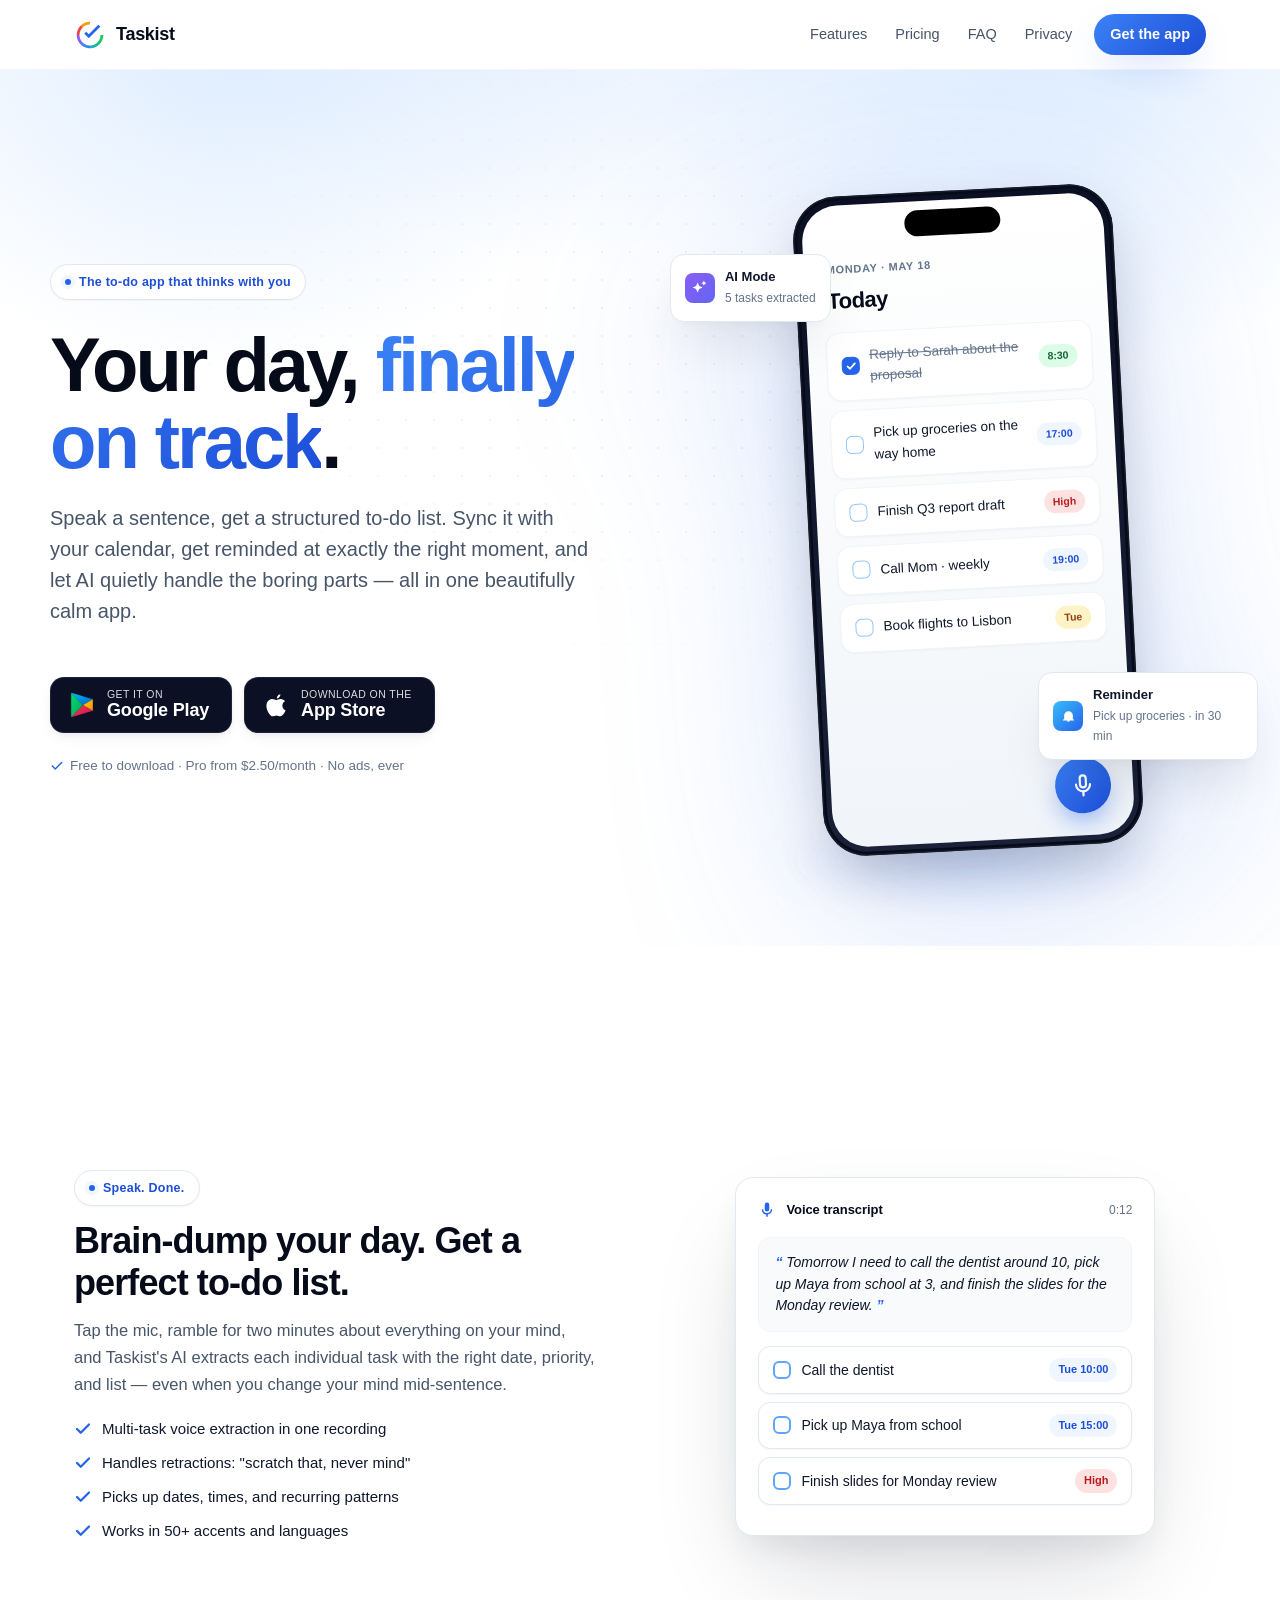
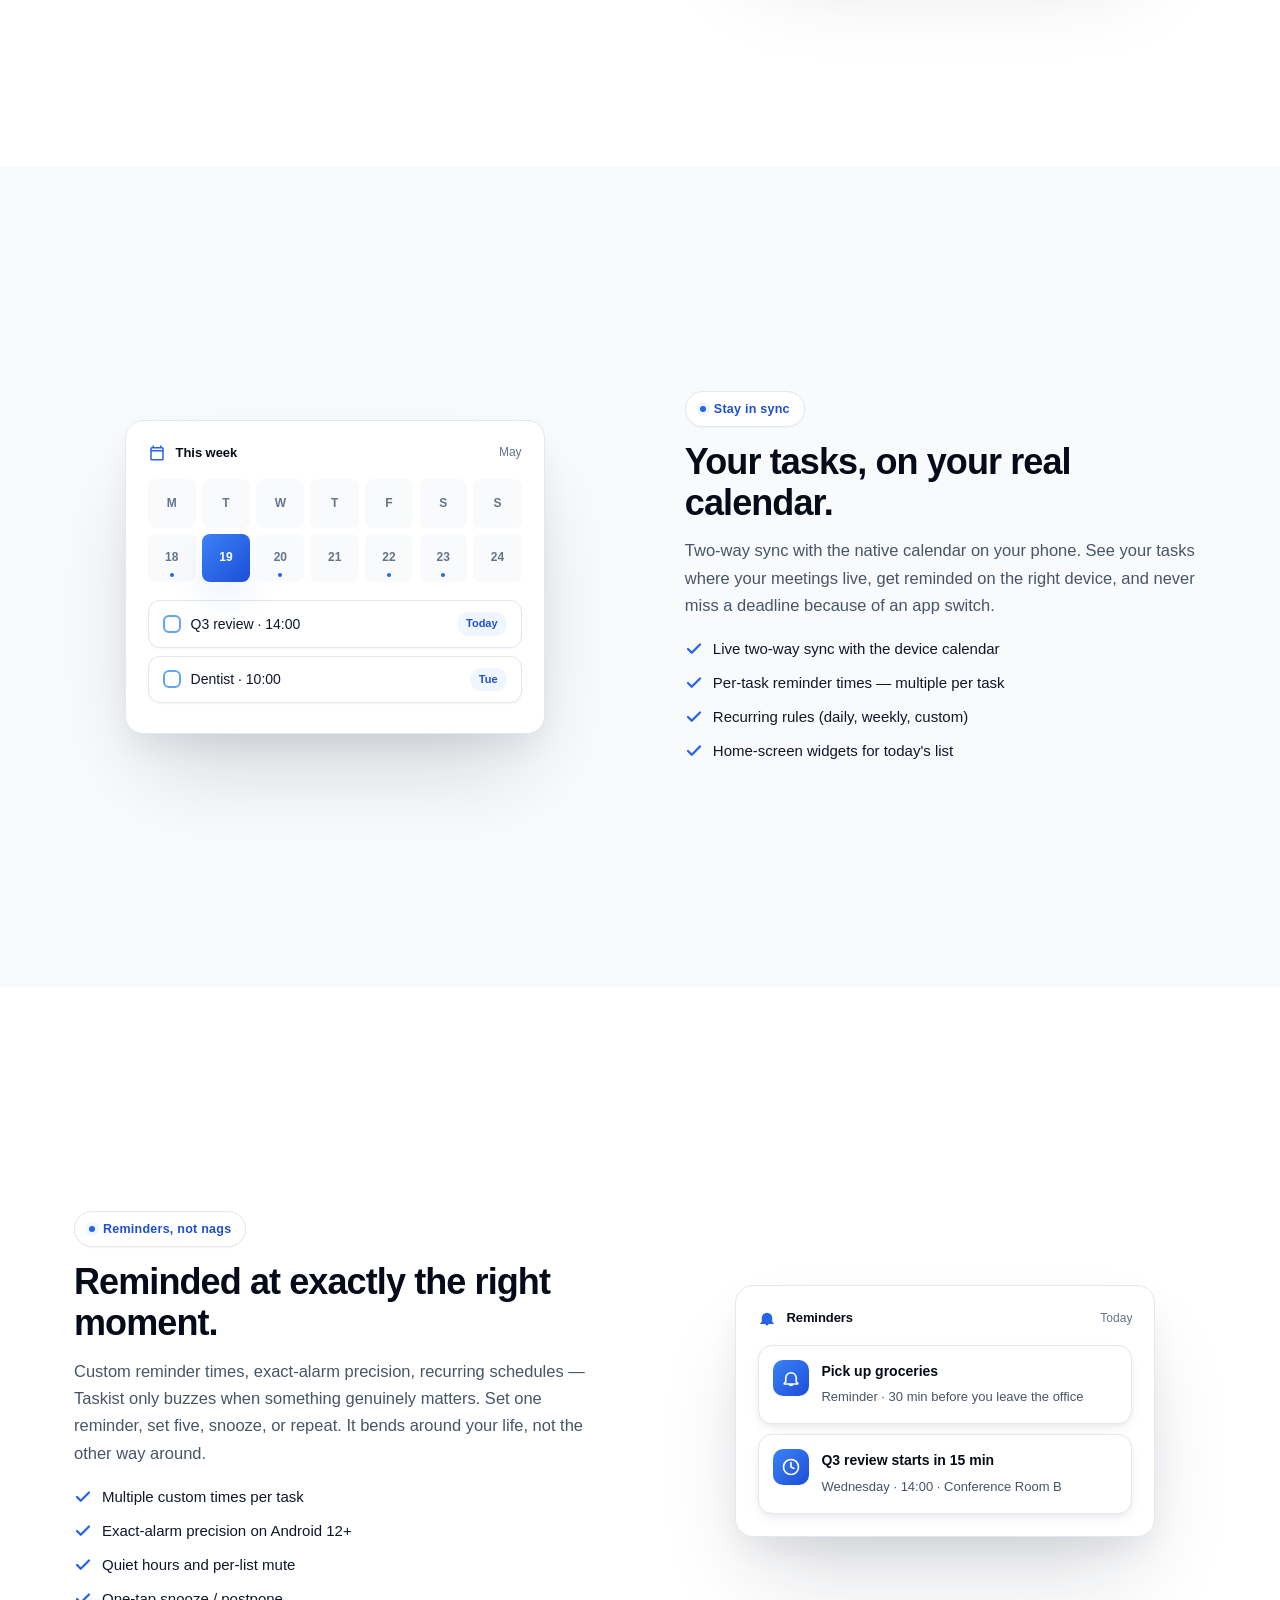
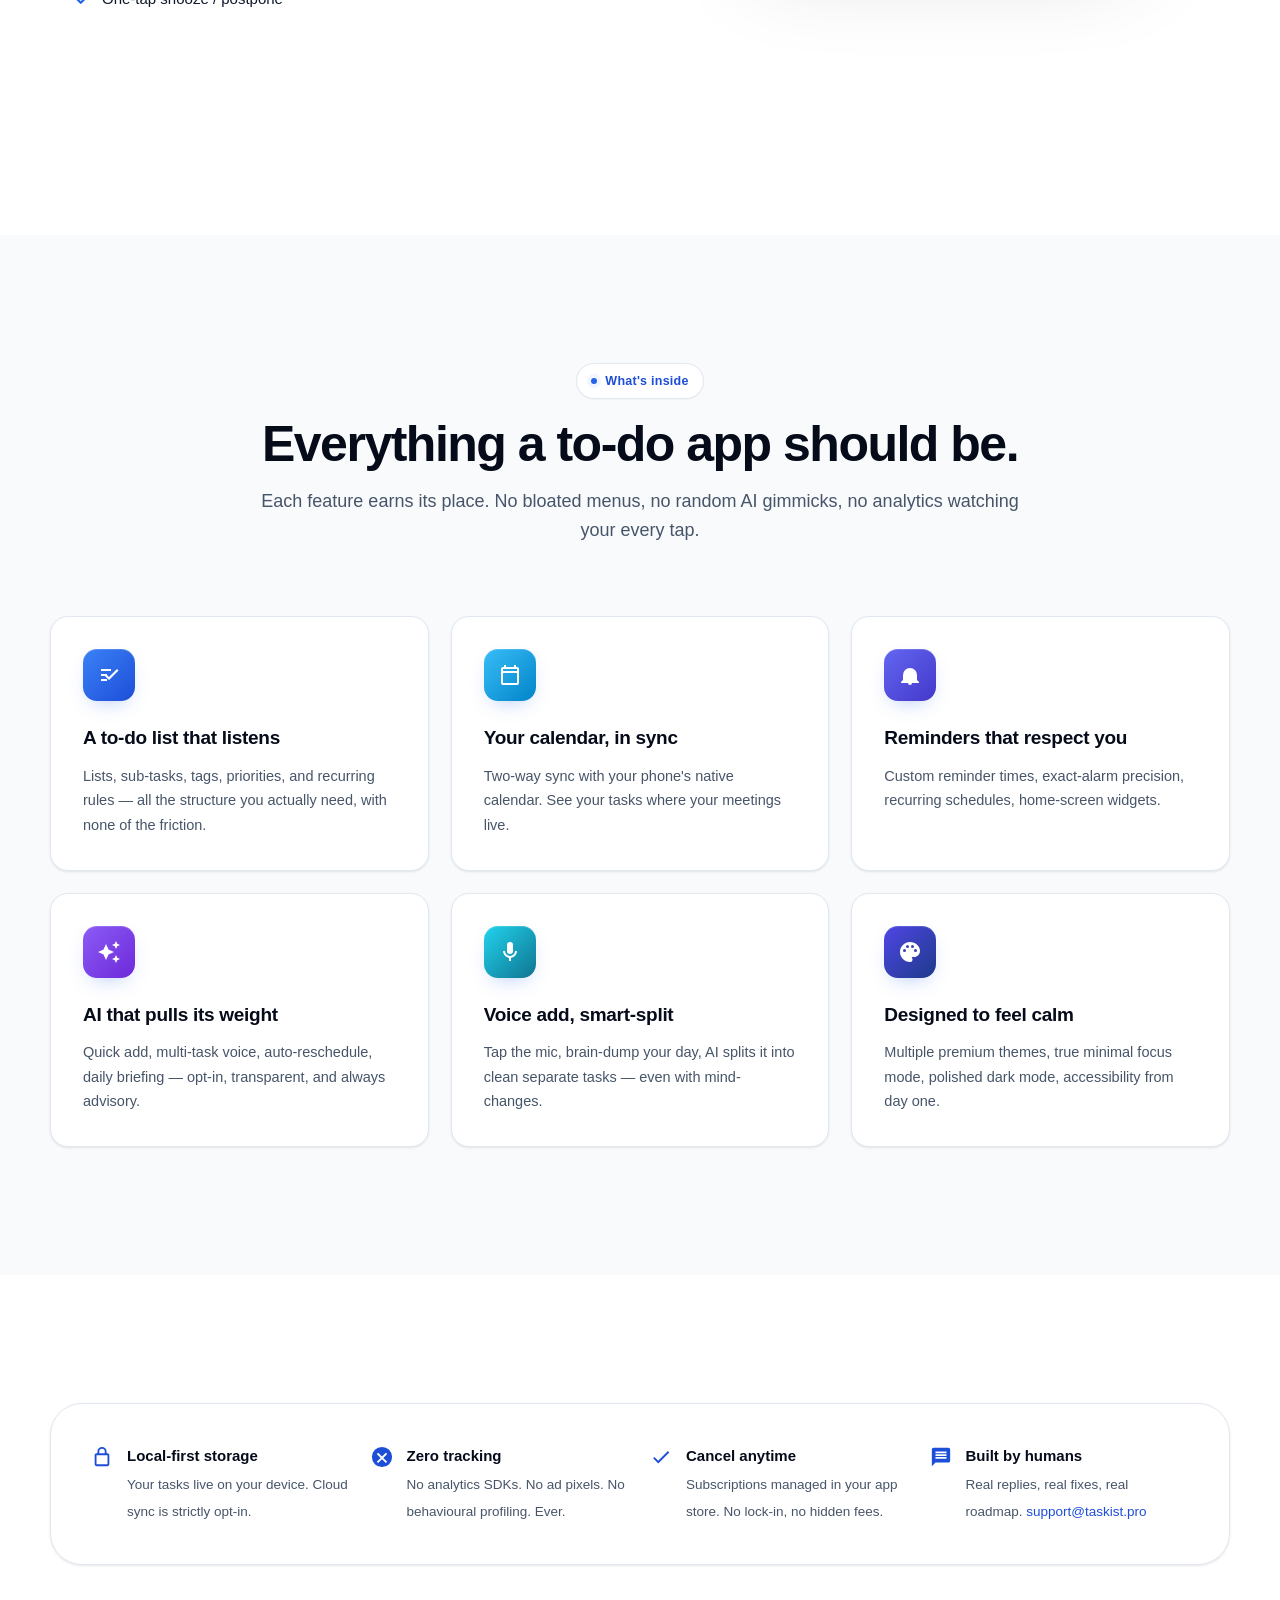
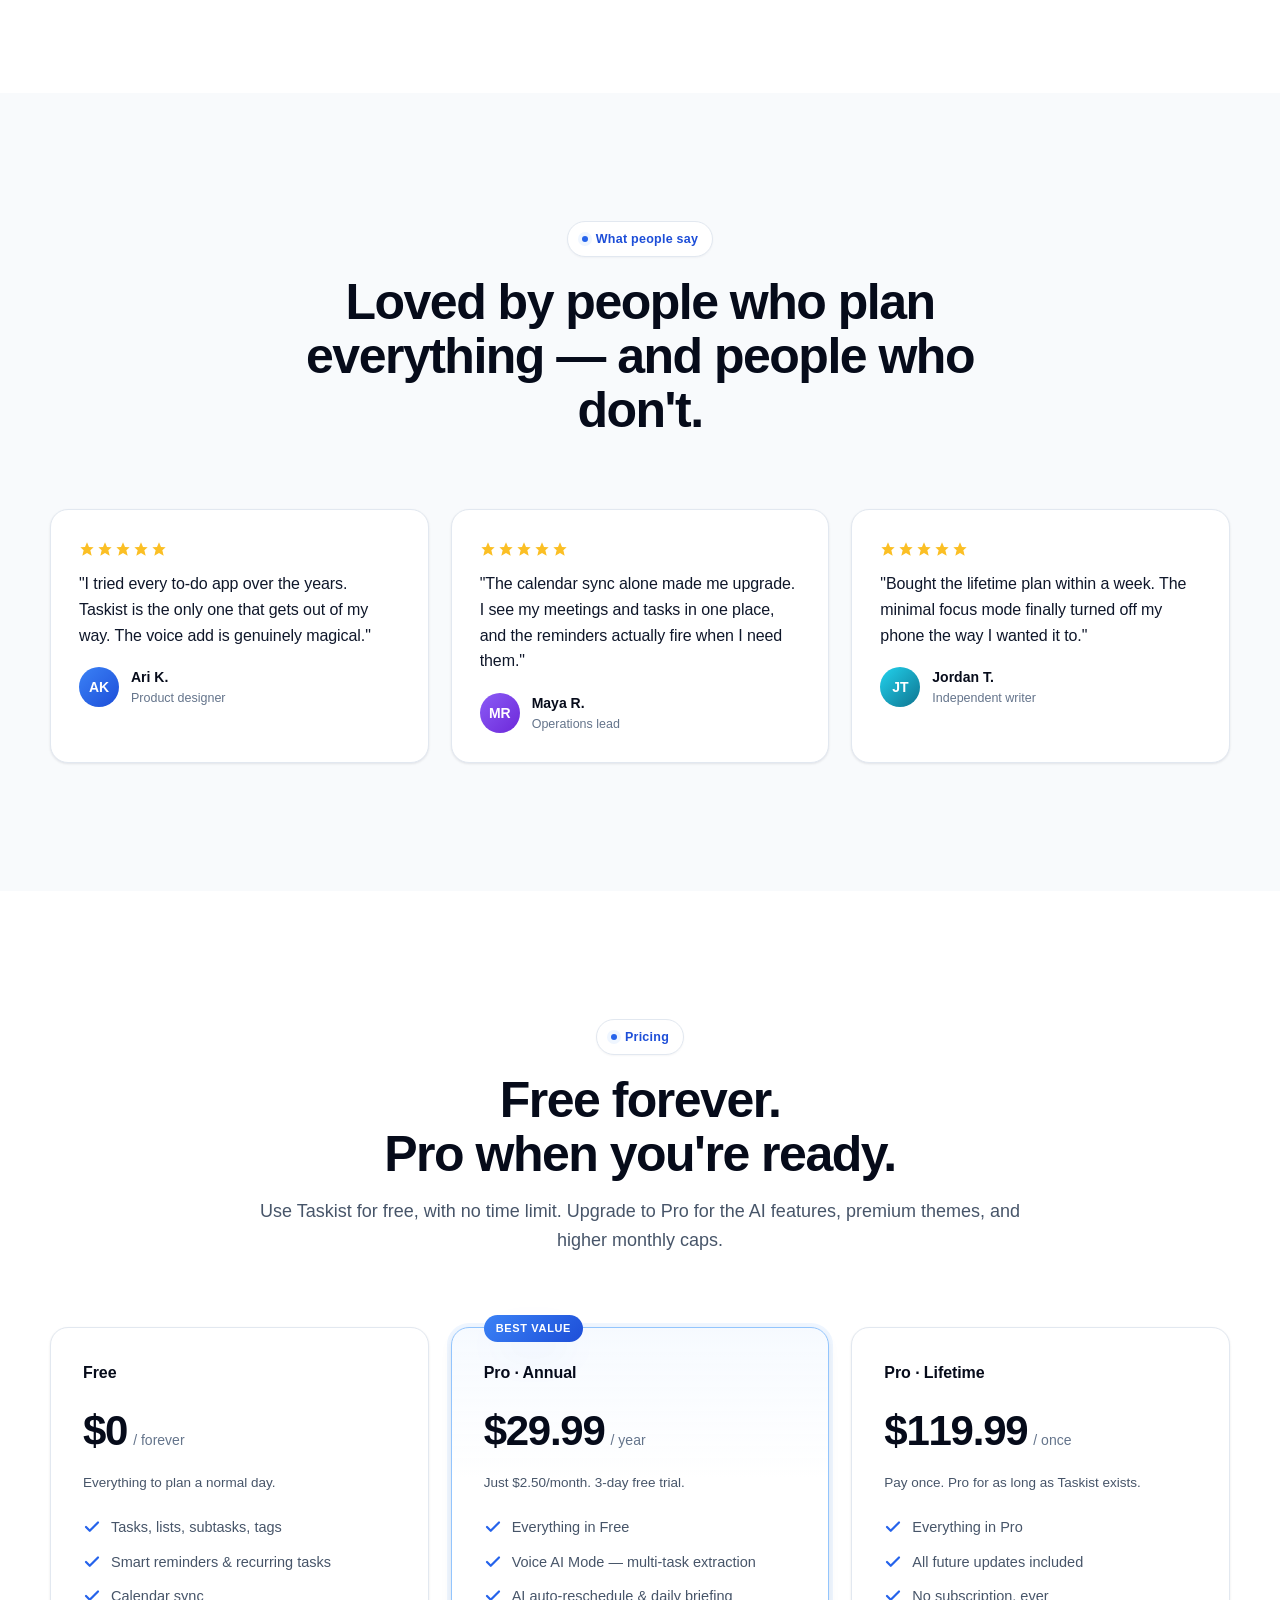
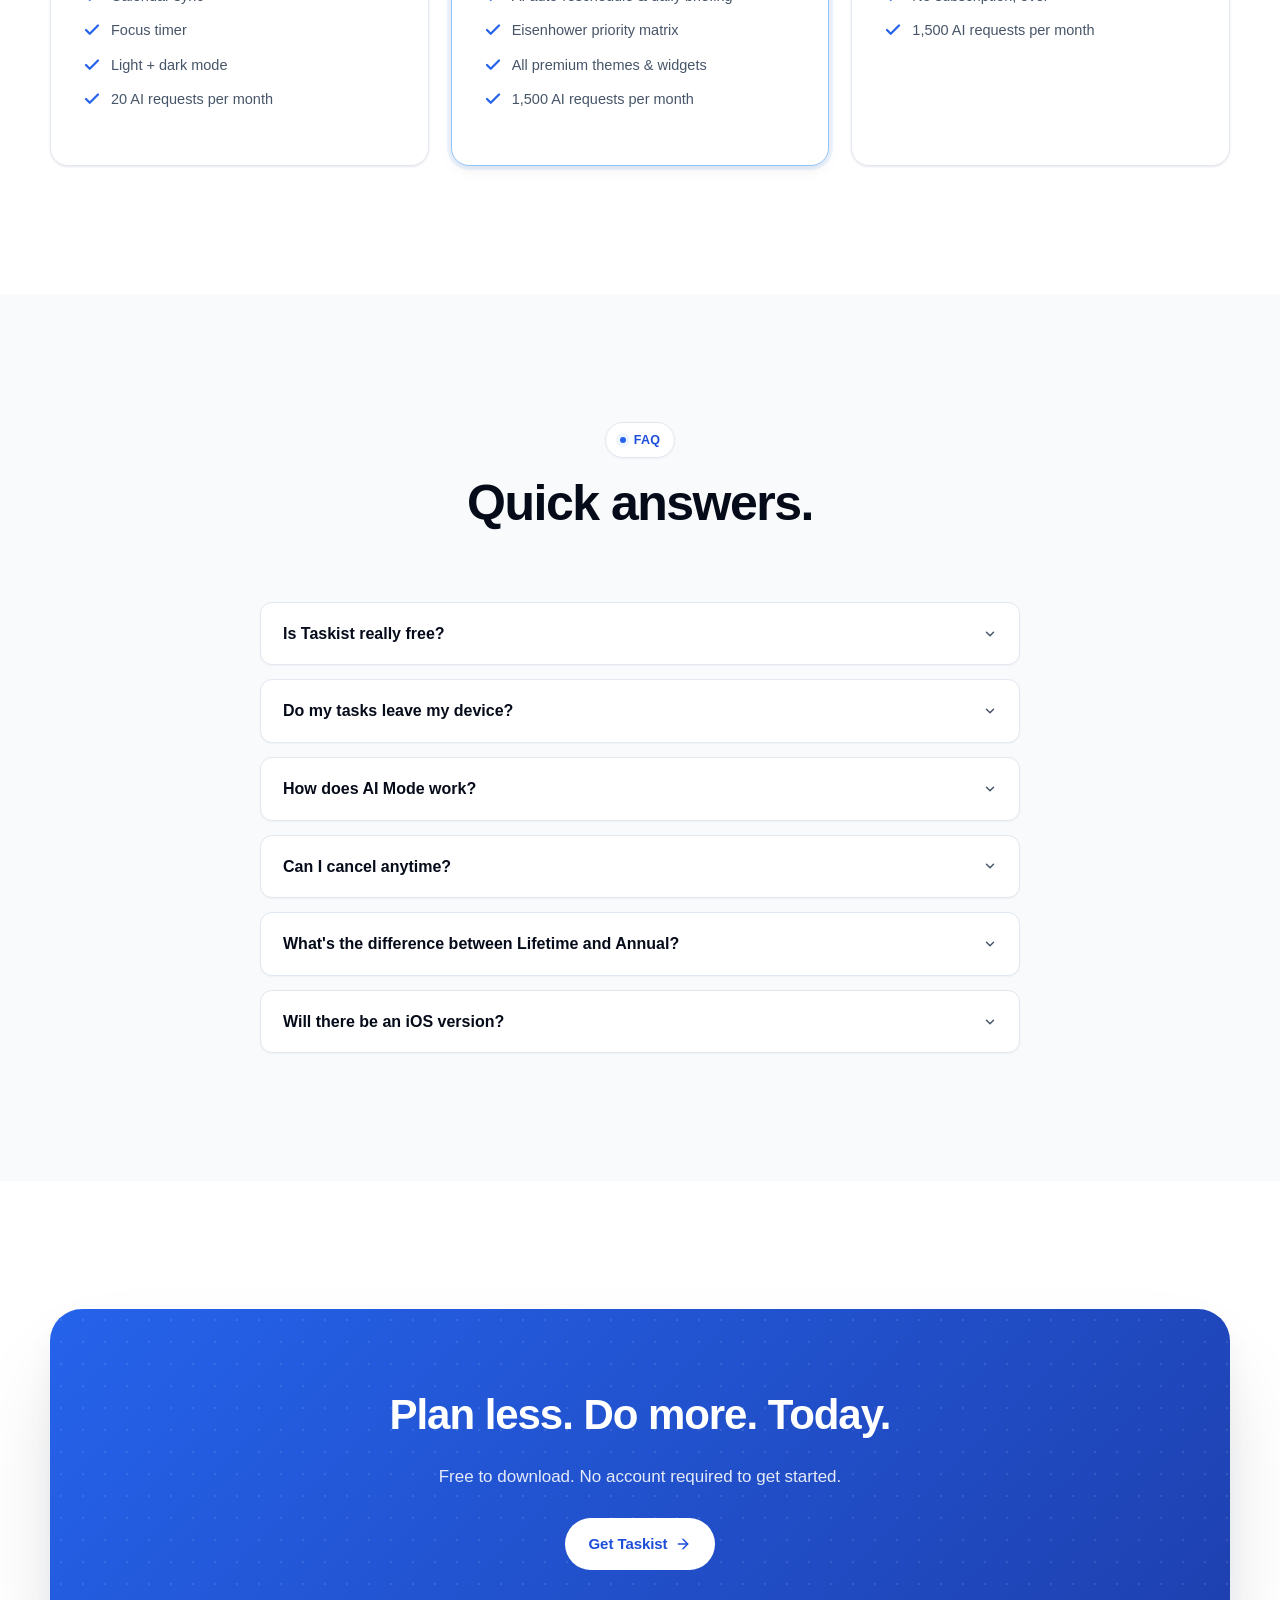
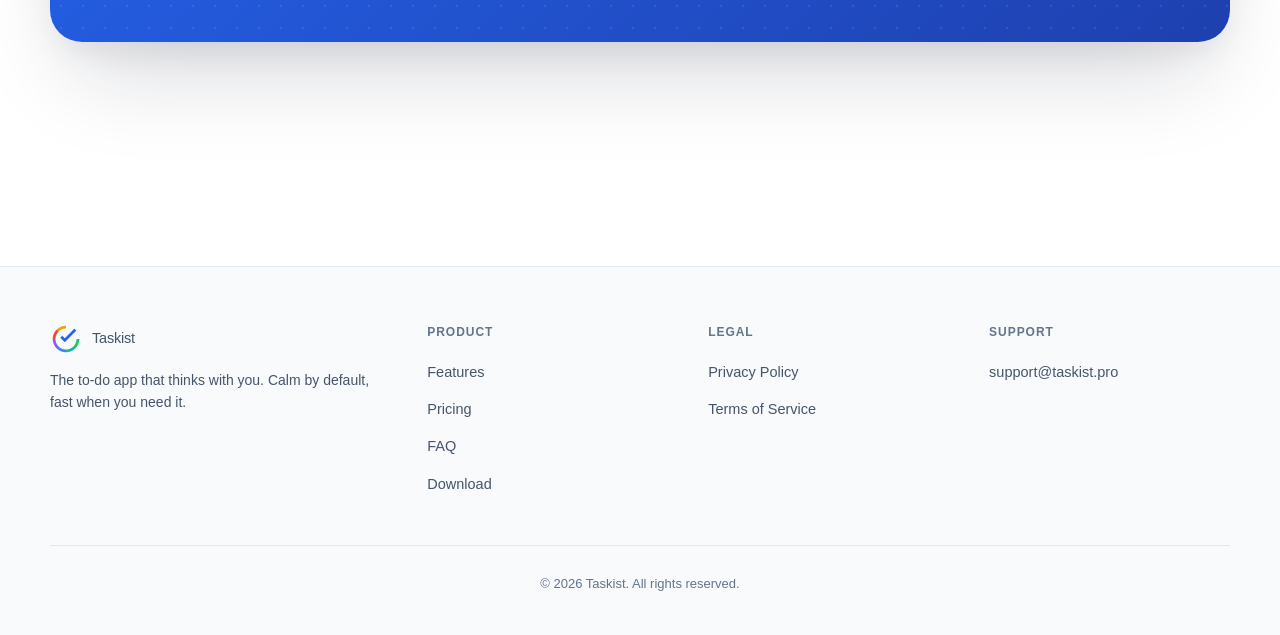
==== commit 7d995695: "Add files via upload" ====
--- a/index.html
+++ b/index.html
@@ -8,6 +8,8 @@
 <meta property="og:title" content="Taskist" />
 <meta property="og:description" content="The to-do app that thinks with you." />
 <meta property="og:type" content="website" />
+<link rel="icon" type="image/png" href="favicon.png" />
+<link rel="apple-touch-icon" href="favicon.png" />
 <link rel="stylesheet" href="style.css" />
 </head>
 <body>
@@ -15,7 +17,7 @@
 <header class="site-header">
   <div class="site-header__inner">
     <a class="logo" href="/">
-      <span class="logo__mark">T</span>
+      <img class="logo__mark" src="icon.png" alt="Taskist icon" />
       <span>Taskist</span>
     </a>
     <nav class="site-nav">
@@ -502,7 +504,7 @@
         <li>Calendar sync</li>
         <li>Focus timer</li>
         <li>Light + dark mode</li>
-        <li>50 AI requests per month</li>
+        <li>20 AI requests per month</li>
       </ul>
     </div>
 
@@ -516,11 +518,11 @@
       <p class="plan__hint">Just $2.50/month. 3-day free trial.</p>
       <ul>
         <li>Everything in Free</li>
-        <li>Unlimited AI quick-add &amp; voice</li>
+        <li>Voice AI Mode — multi-task extraction</li>
         <li>AI auto-reschedule &amp; daily briefing</li>
         <li>Eisenhower priority matrix</li>
         <li>All premium themes &amp; widgets</li>
-        <li>6,000 AI requests per month</li>
+        <li>1,500 AI requests per month</li>
       </ul>
     </div>
 
@@ -535,7 +537,7 @@
         <li>Everything in Pro</li>
         <li>All future updates included</li>
         <li>No subscription, ever</li>
-        <li>6,000 AI requests per month</li>
+        <li>1,500 AI requests per month</li>
       </ul>
     </div>
   </div>
@@ -550,7 +552,7 @@
   <div class="faq">
     <details>
       <summary>Is Taskist really free?</summary>
-      <p>Yes. The core to-do, calendar sync, reminders, and focus timer are free forever, with no time limit. You get 50 AI requests per month on the free tier. Pro is optional, and only there if you fall in love with the AI features or premium themes.</p>
+      <p>Yes. The core to-do, calendar sync, reminders, and focus timer are free forever, with no time limit. You get 20 AI requests per month on the free tier (for smart tagging and natural-language quick-add). Voice AI Mode — the multi-task extraction feature — is exclusive to Taskist Pro.</p>
     </details>
     <details>
       <summary>Do my tasks leave my device?</summary>
@@ -592,7 +594,7 @@
   <div class="site-footer__inner">
     <div class="site-footer__col site-footer__brand">
       <a class="logo" href="/">
-        <span class="logo__mark">T</span>
+        <img class="logo__mark" src="icon.png" alt="Taskist icon" />
         <span>Taskist</span>
       </a>
       <p>The to-do app that thinks with you. Calm by default, fast when you need it.</p>
--- a/style.css
+++ b/style.css
@@ -130,19 +130,12 @@
 }
 .logo:hover { color: var(--text-strong); }
 .logo__mark {
-  width: 30px;
-  height: 30px;
-  border-radius: 9px;
-  background: linear-gradient(135deg, var(--blue-500), var(--blue-700));
-  display: grid;
-  place-items: center;
-  color: white;
-  font-weight: 800;
-  font-size: 15px;
-  letter-spacing: -0.02em;
-  box-shadow:
-    0 4px 12px rgba(37, 99, 235, 0.35),
-    inset 0 1px 0 rgba(255, 255, 255, 0.22);
+  width: 32px;
+  height: 32px;
+  display: block;
+  /* The icon PNG is the real Taskist app icon — colored ring + blue
+   * check on a transparent background. No box / gradient under it. */
+  object-fit: contain;
 }
 .site-nav { display: flex; gap: 4px; align-items: center; }
 .site-nav a {
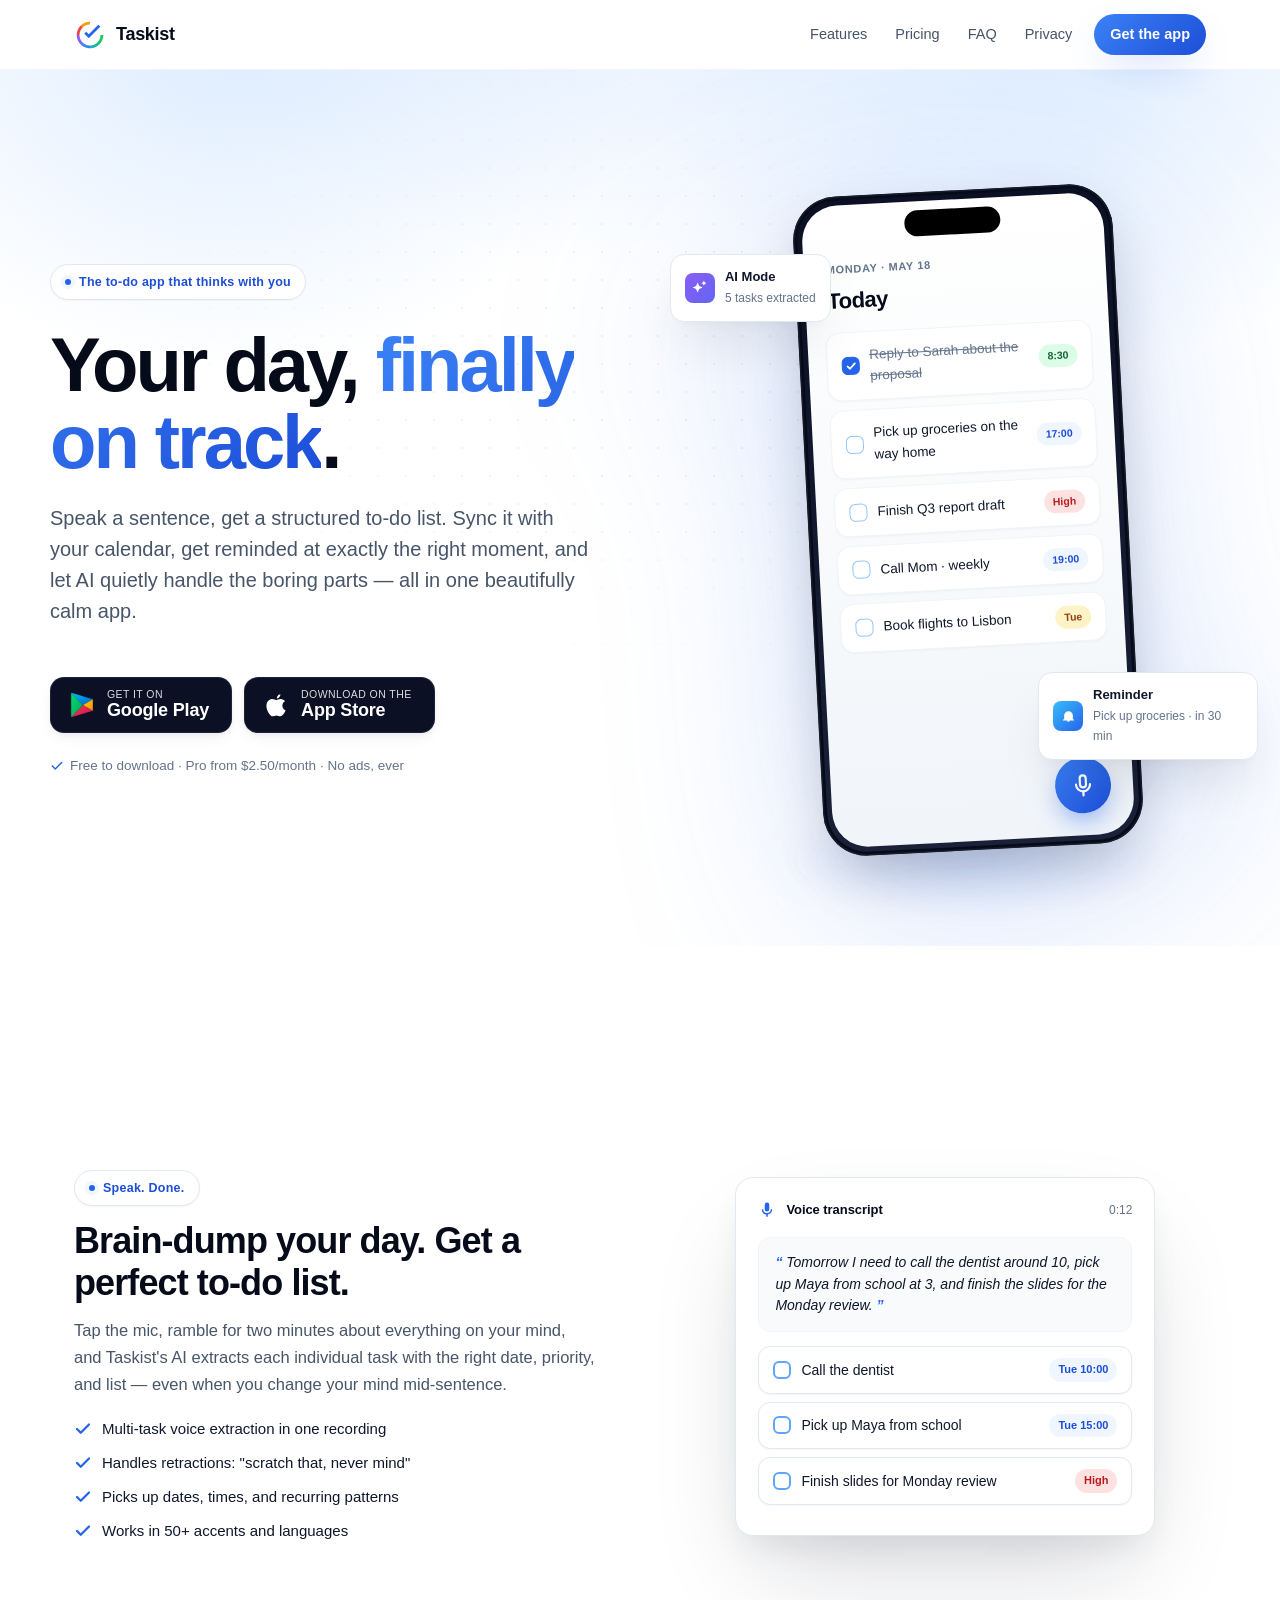
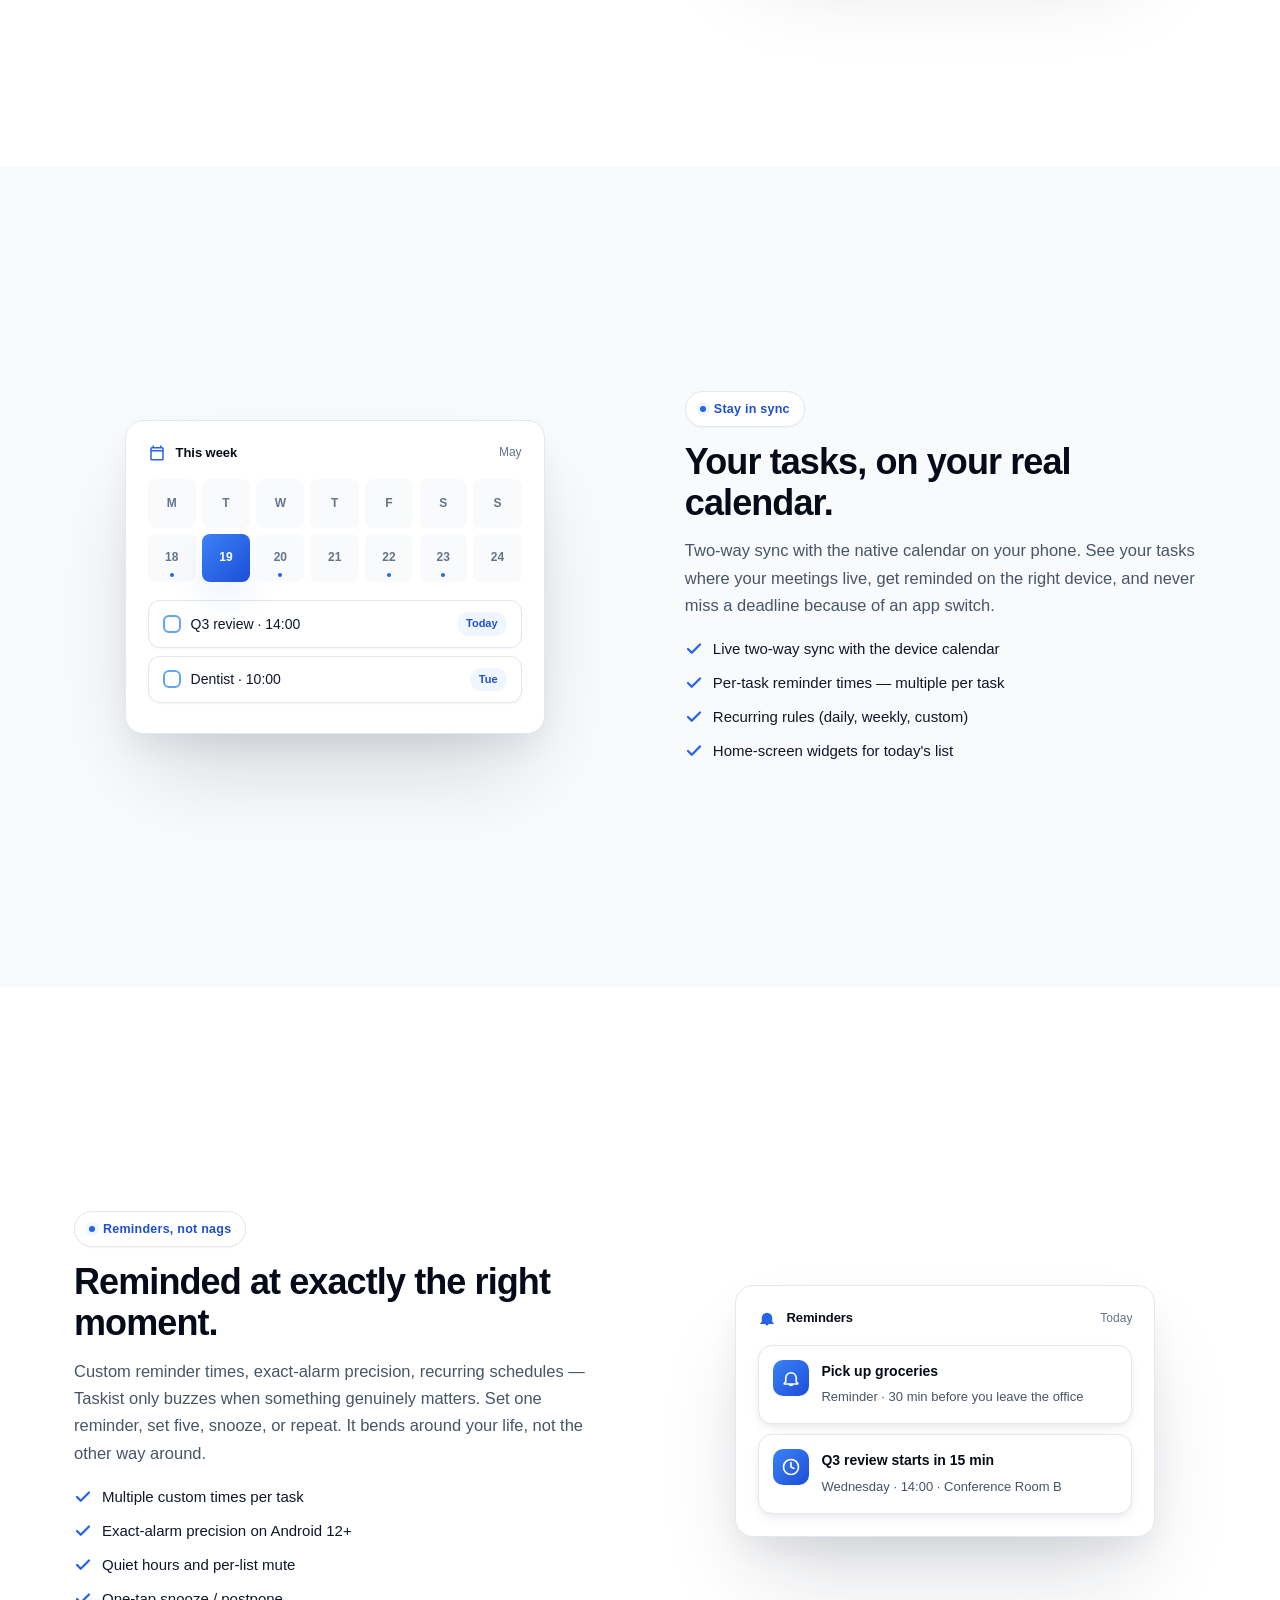
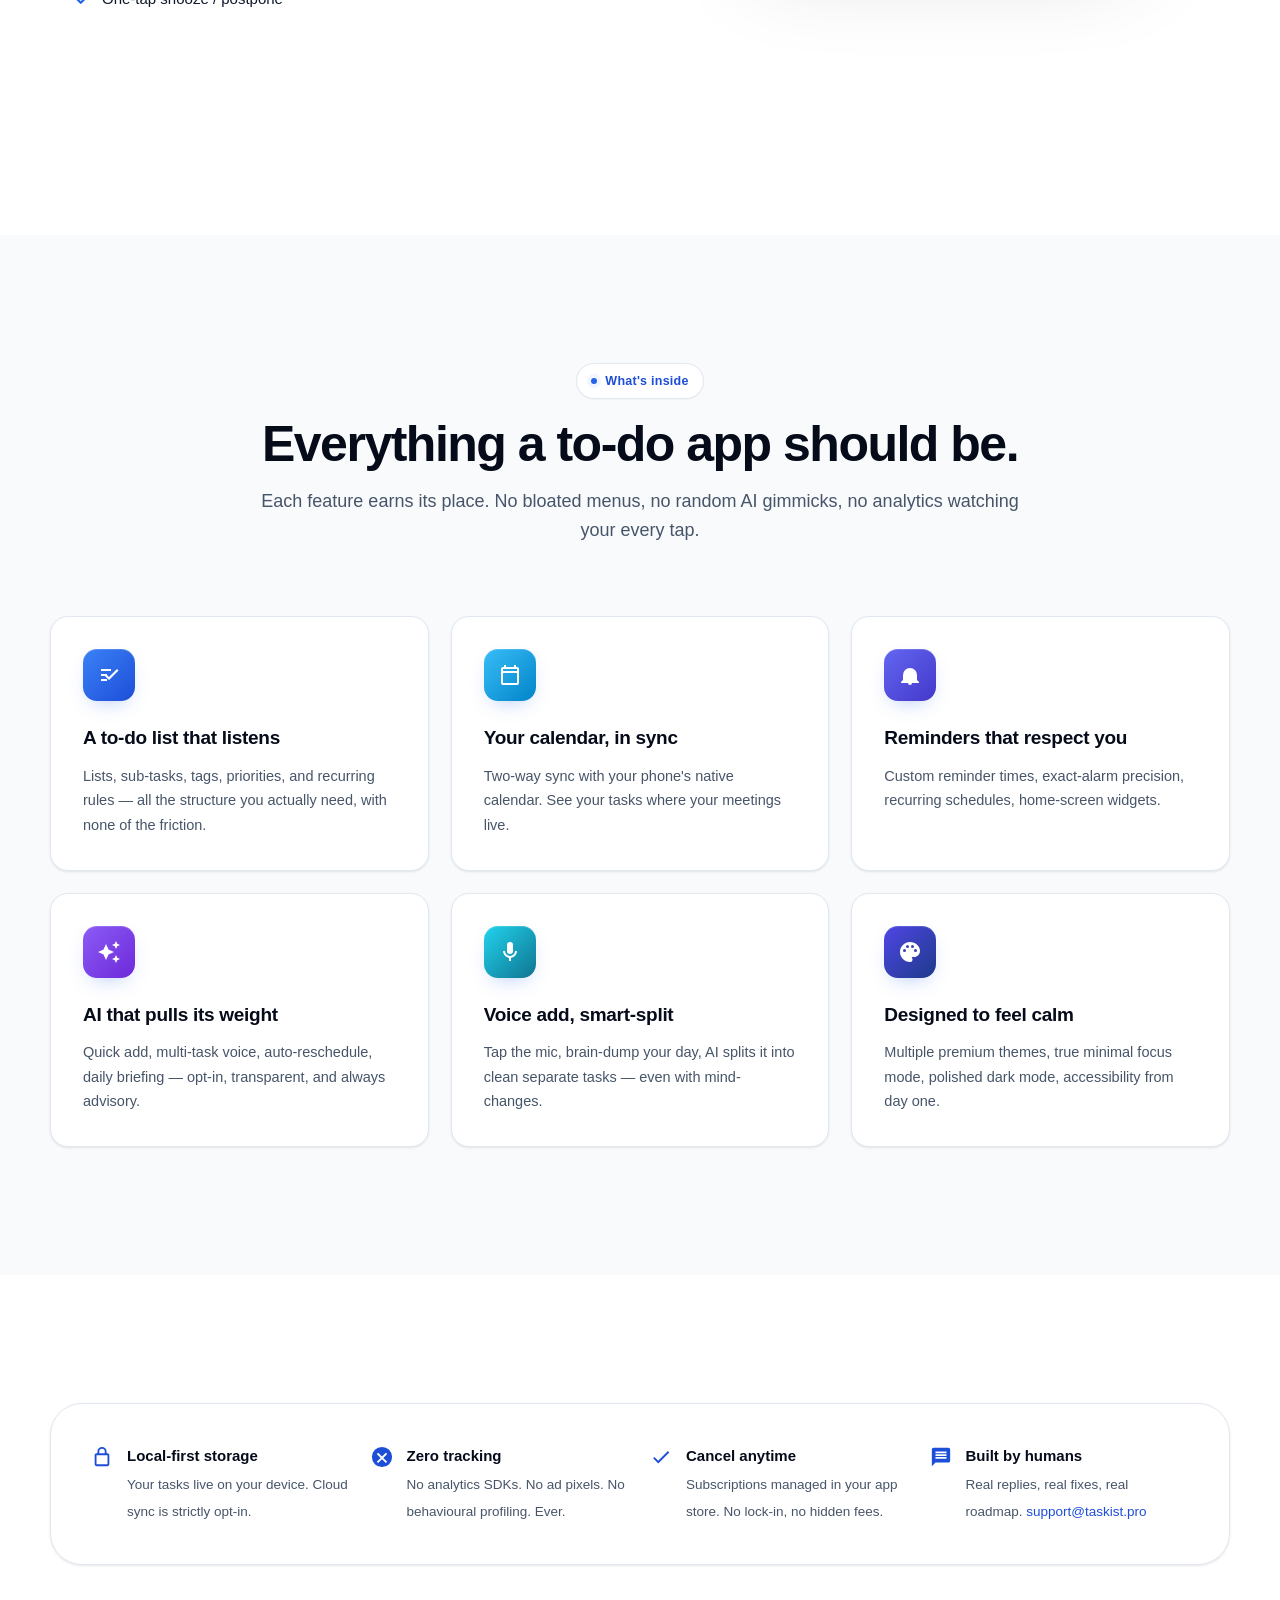
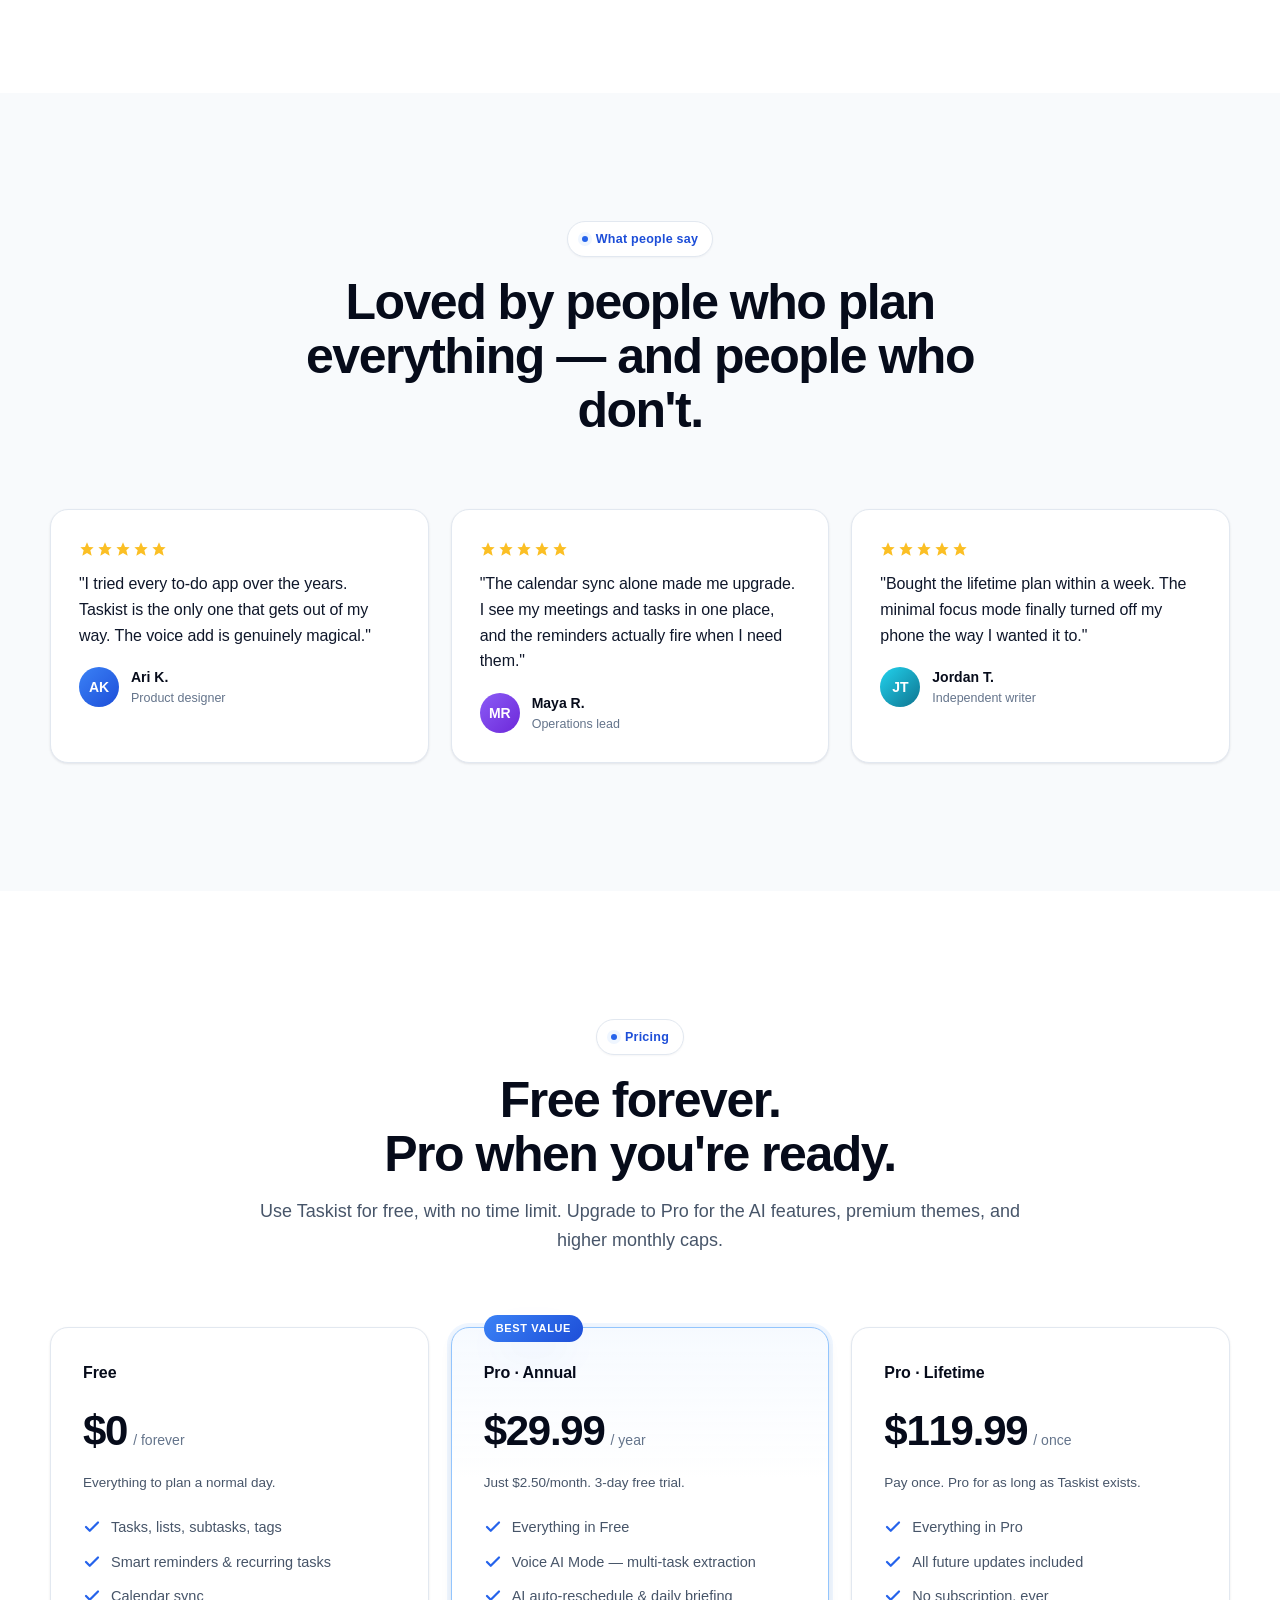
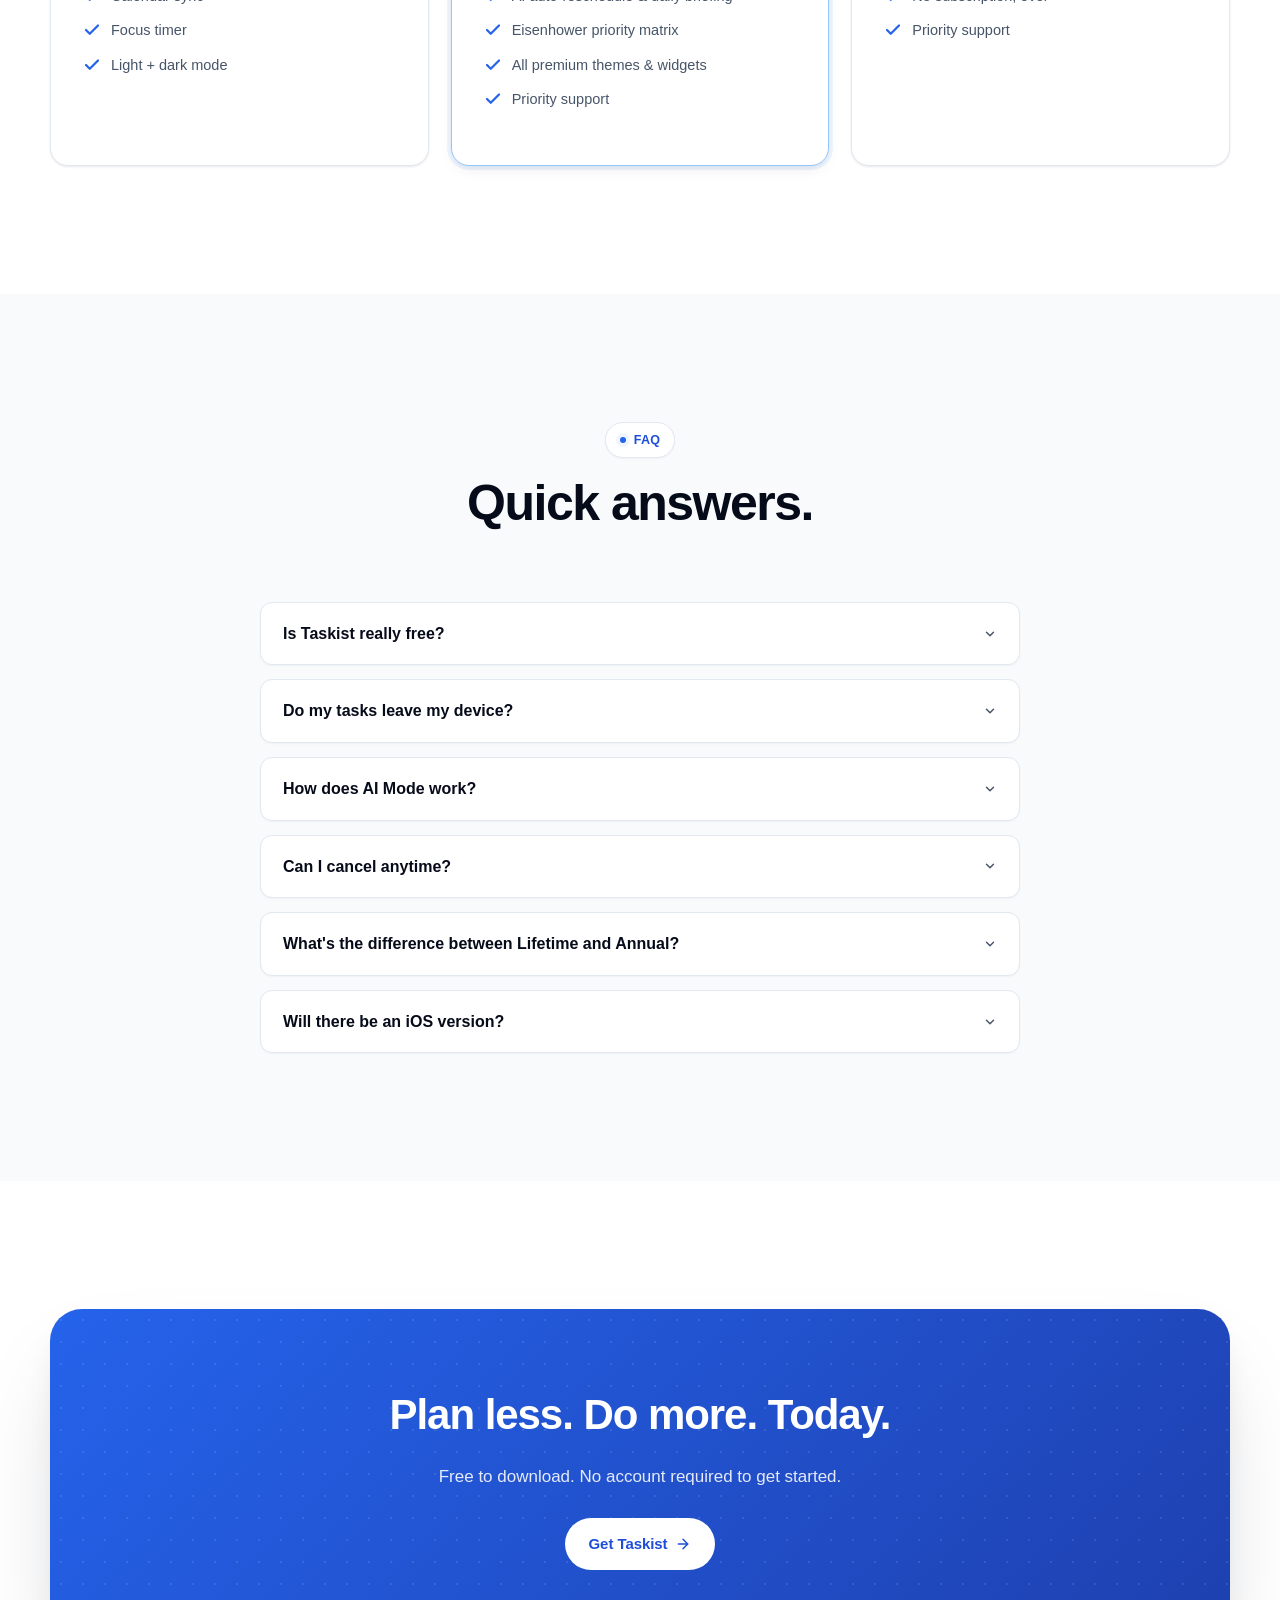
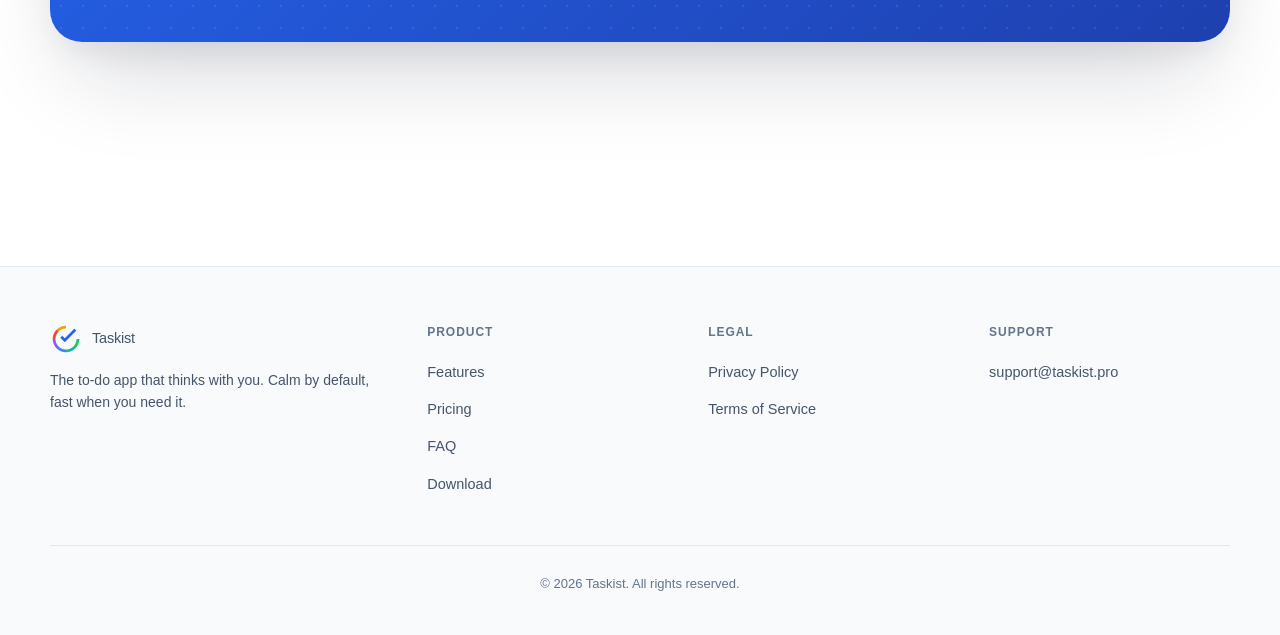
==== commit 1dec336d: "Add files via upload" ====
--- a/index.html
+++ b/index.html
@@ -504,7 +504,6 @@
         <li>Calendar sync</li>
         <li>Focus timer</li>
         <li>Light + dark mode</li>
-        <li>20 AI requests per month</li>
       </ul>
     </div>
 
@@ -522,7 +521,7 @@
         <li>AI auto-reschedule &amp; daily briefing</li>
         <li>Eisenhower priority matrix</li>
         <li>All premium themes &amp; widgets</li>
-        <li>1,500 AI requests per month</li>
+        <li>Priority support</li>
       </ul>
     </div>
 
@@ -537,7 +536,7 @@
         <li>Everything in Pro</li>
         <li>All future updates included</li>
         <li>No subscription, ever</li>
-        <li>1,500 AI requests per month</li>
+        <li>Priority support</li>
       </ul>
     </div>
   </div>
@@ -552,15 +551,15 @@
   <div class="faq">
     <details>
       <summary>Is Taskist really free?</summary>
-      <p>Yes. The core to-do, calendar sync, reminders, and focus timer are free forever, with no time limit. You get 20 AI requests per month on the free tier (for smart tagging and natural-language quick-add). Voice AI Mode — the multi-task extraction feature — is exclusive to Taskist Pro.</p>
+      <p>Yes. The core to-do, calendar sync, reminders, and focus timer are free forever, with no time limit. AI features and premium themes are part of Taskist Pro.</p>
     </details>
     <details>
       <summary>Do my tasks leave my device?</summary>
-      <p>No, not unless you sign in for cloud sync. Everything is stored locally in an OS-encrypted database. Cloud sync is strictly opt-in, and even then we only store what's needed to keep your devices in sync — no analytics, no behavioural data.</p>
+      <p>No. Your tasks stay on your phone unless you sign in to back them up. Even then, we only keep what's needed so your tasks show up on your other devices — nothing more.</p>
     </details>
     <details>
       <summary>How does AI Mode work?</summary>
-      <p>When you enable AI Mode, the text from your voice input is sent to Google Gemini, which extracts a list of tasks with dates, priorities, and tags. We send the minimum needed, never store the prompt on our side, and you can disable AI features in Settings at any time.</p>
+      <p>When you enable AI Mode, the text from your voice input is sent to a vetted AI provider, which extracts a list of tasks with dates, priorities, and tags. We send the minimum needed, never store the prompt on our side, and you can disable AI features in Settings at any time.</p>
     </details>
     <details>
       <summary>Can I cancel anytime?</summary>
@@ -568,11 +567,11 @@
     </details>
     <details>
       <summary>What's the difference between Lifetime and Annual?</summary>
-      <p>Lifetime is a one-time $119.99 purchase. You get Pro for as long as Taskist exists as a product, including all future updates we make available to Pro users. If you'll use Taskist for more than ~4 years, Lifetime wins.</p>
+      <p>Lifetime is a one-time purchase that grants Pro access for as long as Taskist exists as a product, including all future updates. Annual is a recurring subscription with a free trial. Pick whichever fits how you like to pay.</p>
     </details>
     <details>
       <summary>Will there be an iOS version?</summary>
-      <p>Yes. Android is launching first, with iOS following within a few weeks of the public launch. Your purchases will work on both — RevenueCat handles cross-platform entitlements when you sign in on the second device.</p>
+      <p>Yes. Android is launching first, with iOS following within a few weeks of the public launch. Your Pro purchase carries across platforms — sign in on the second device and your subscription is recognised automatically.</p>
     </details>
   </div>
 </section>
